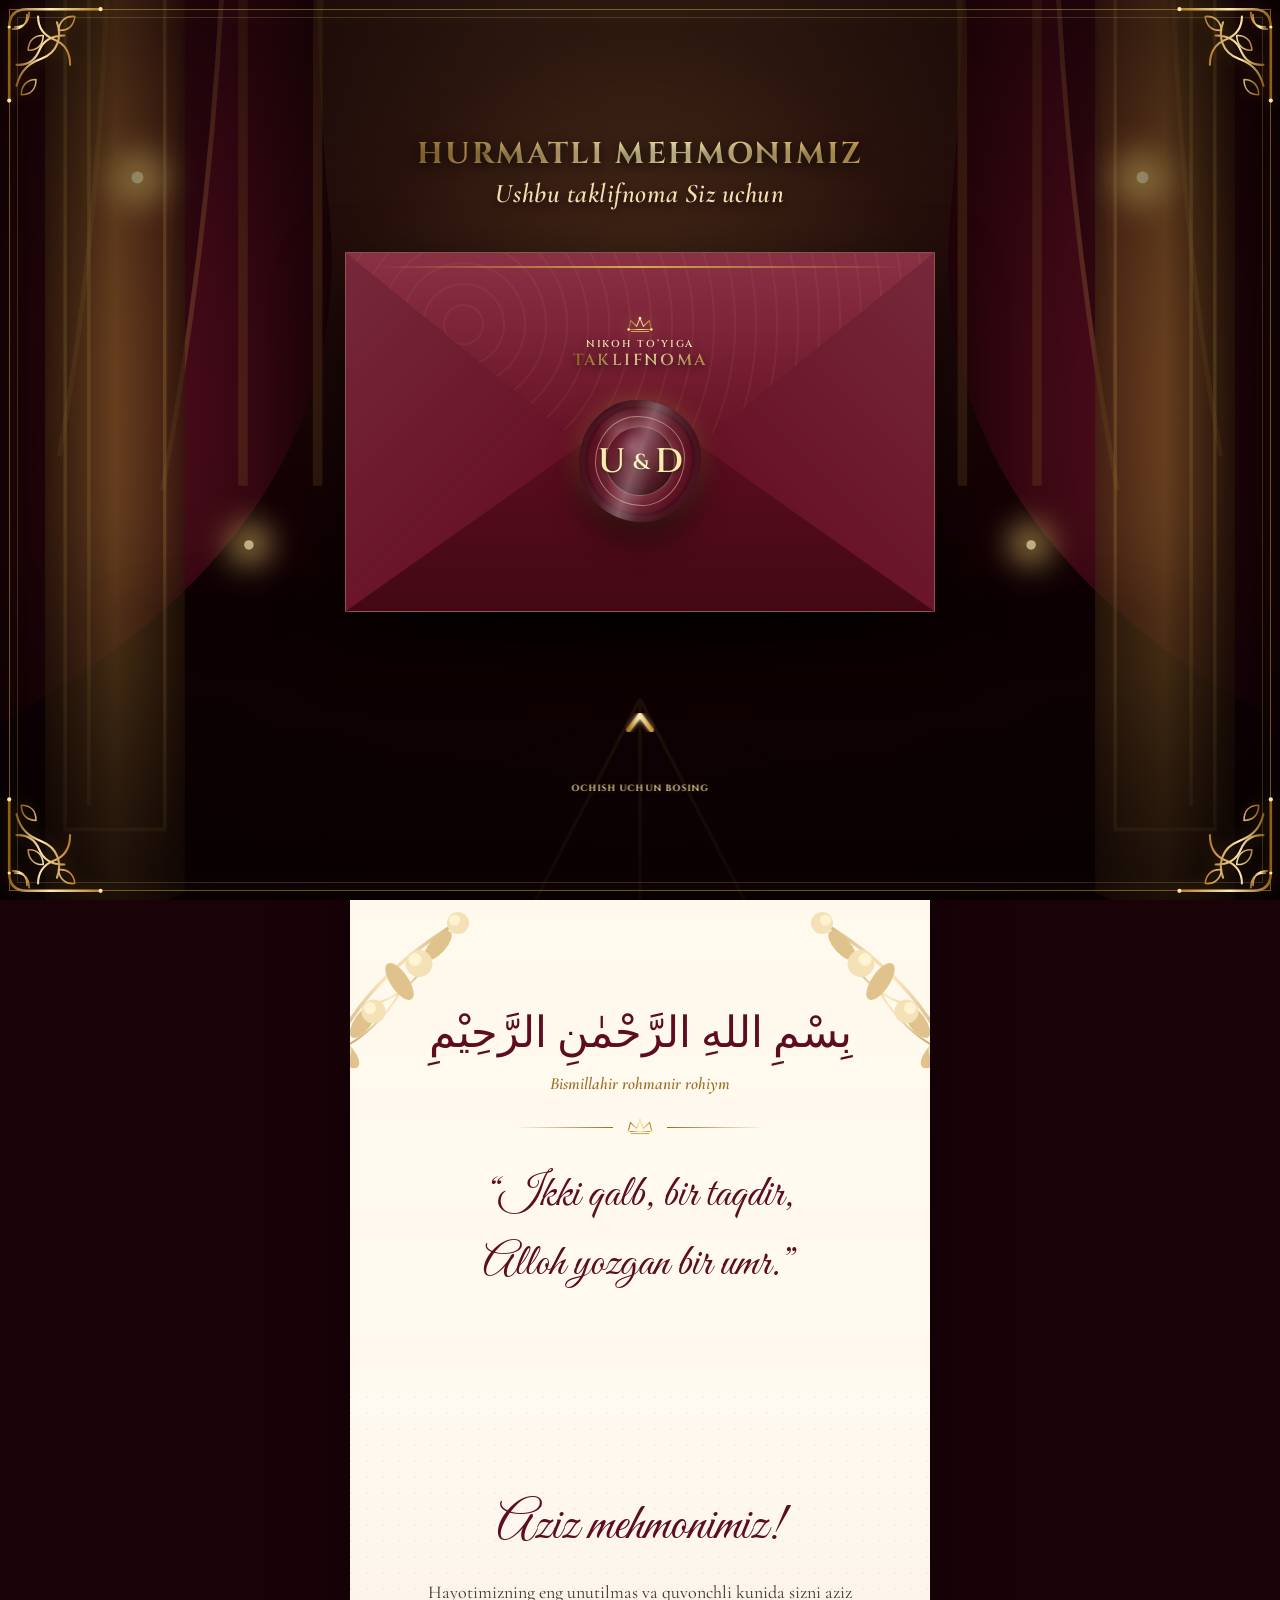
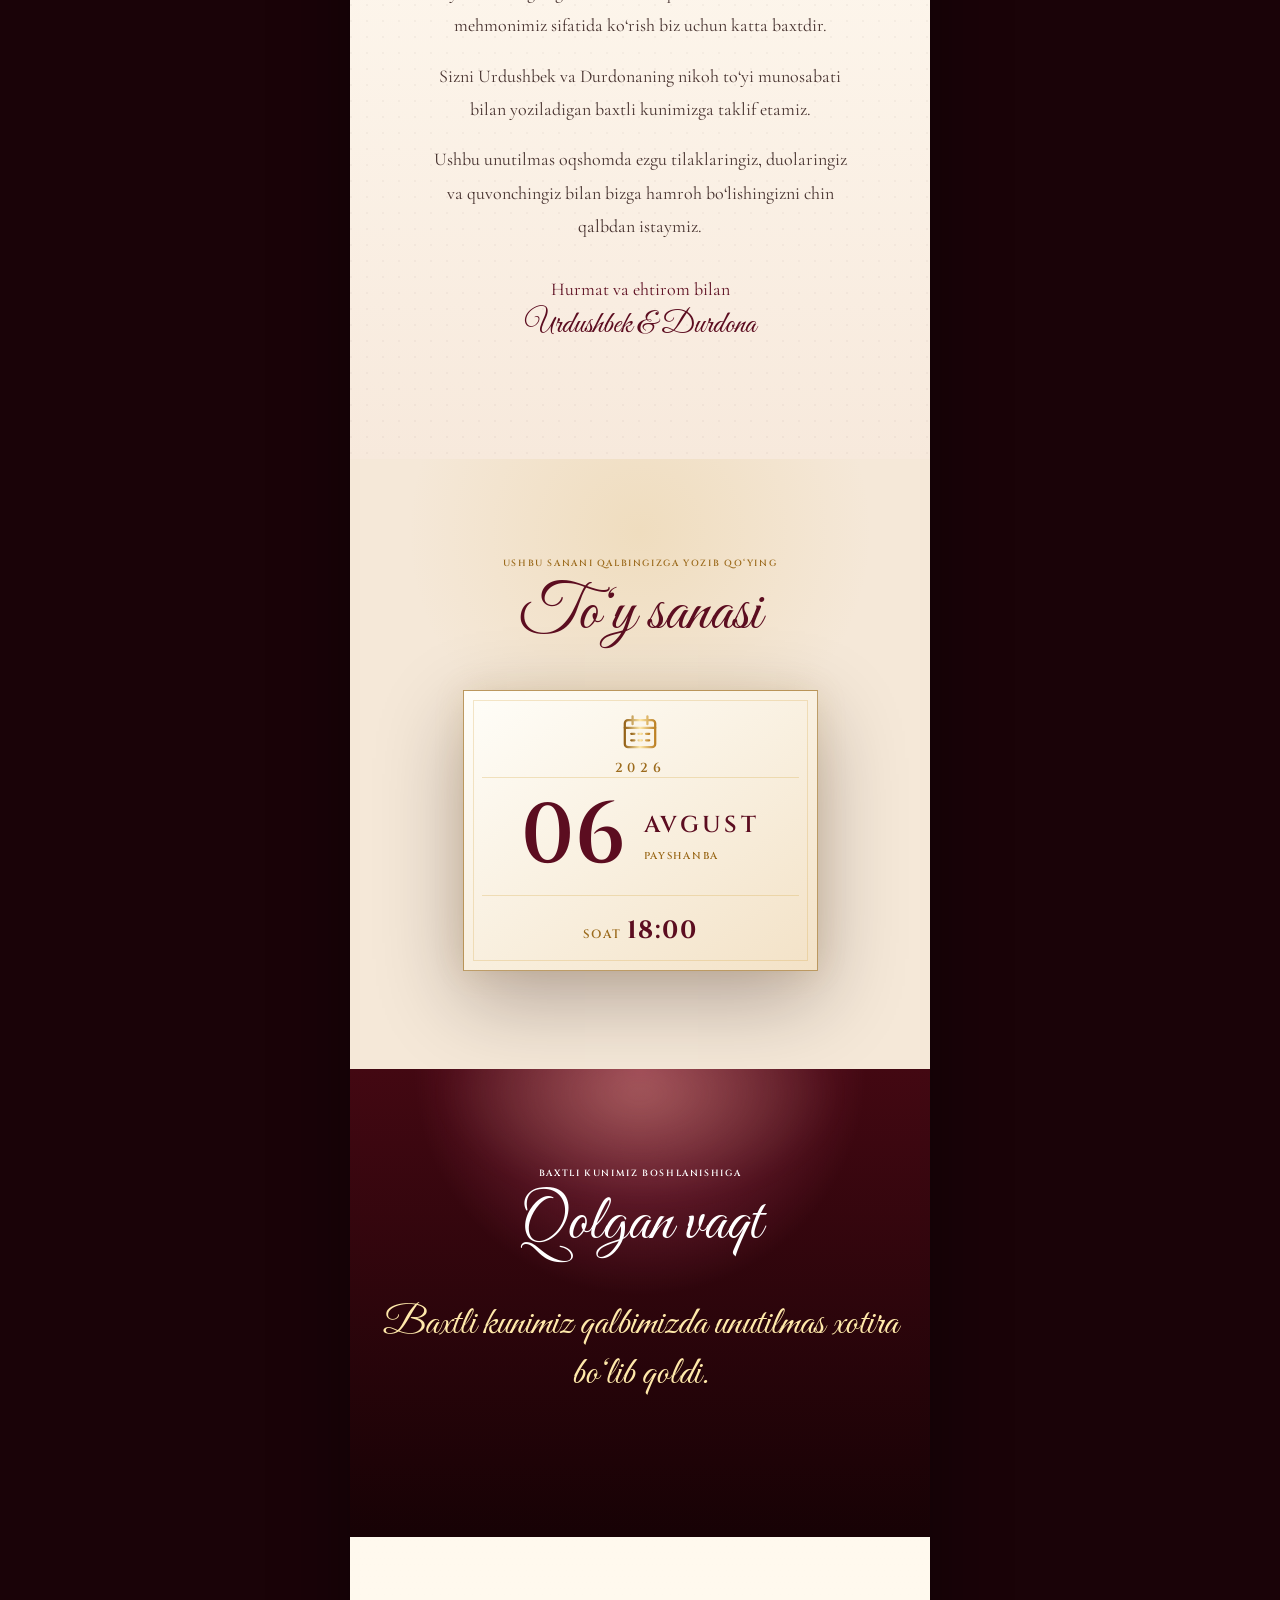
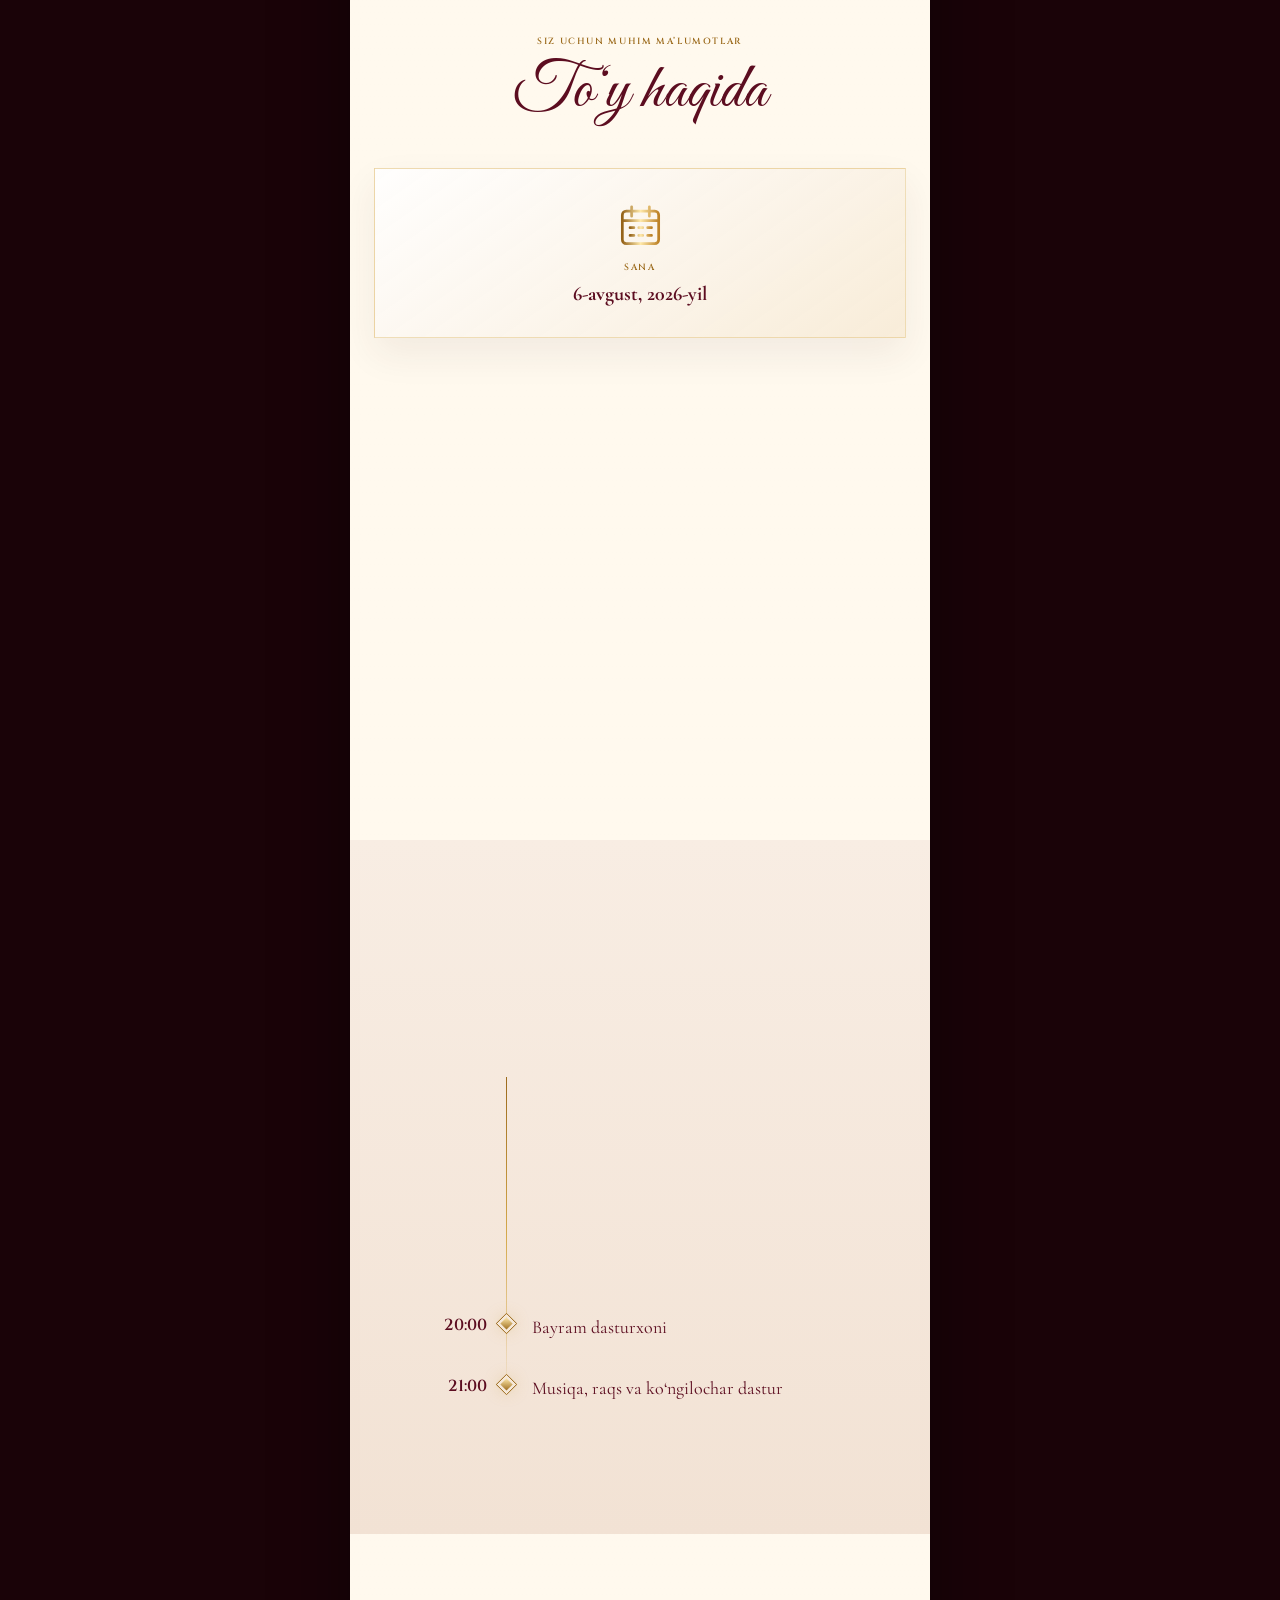
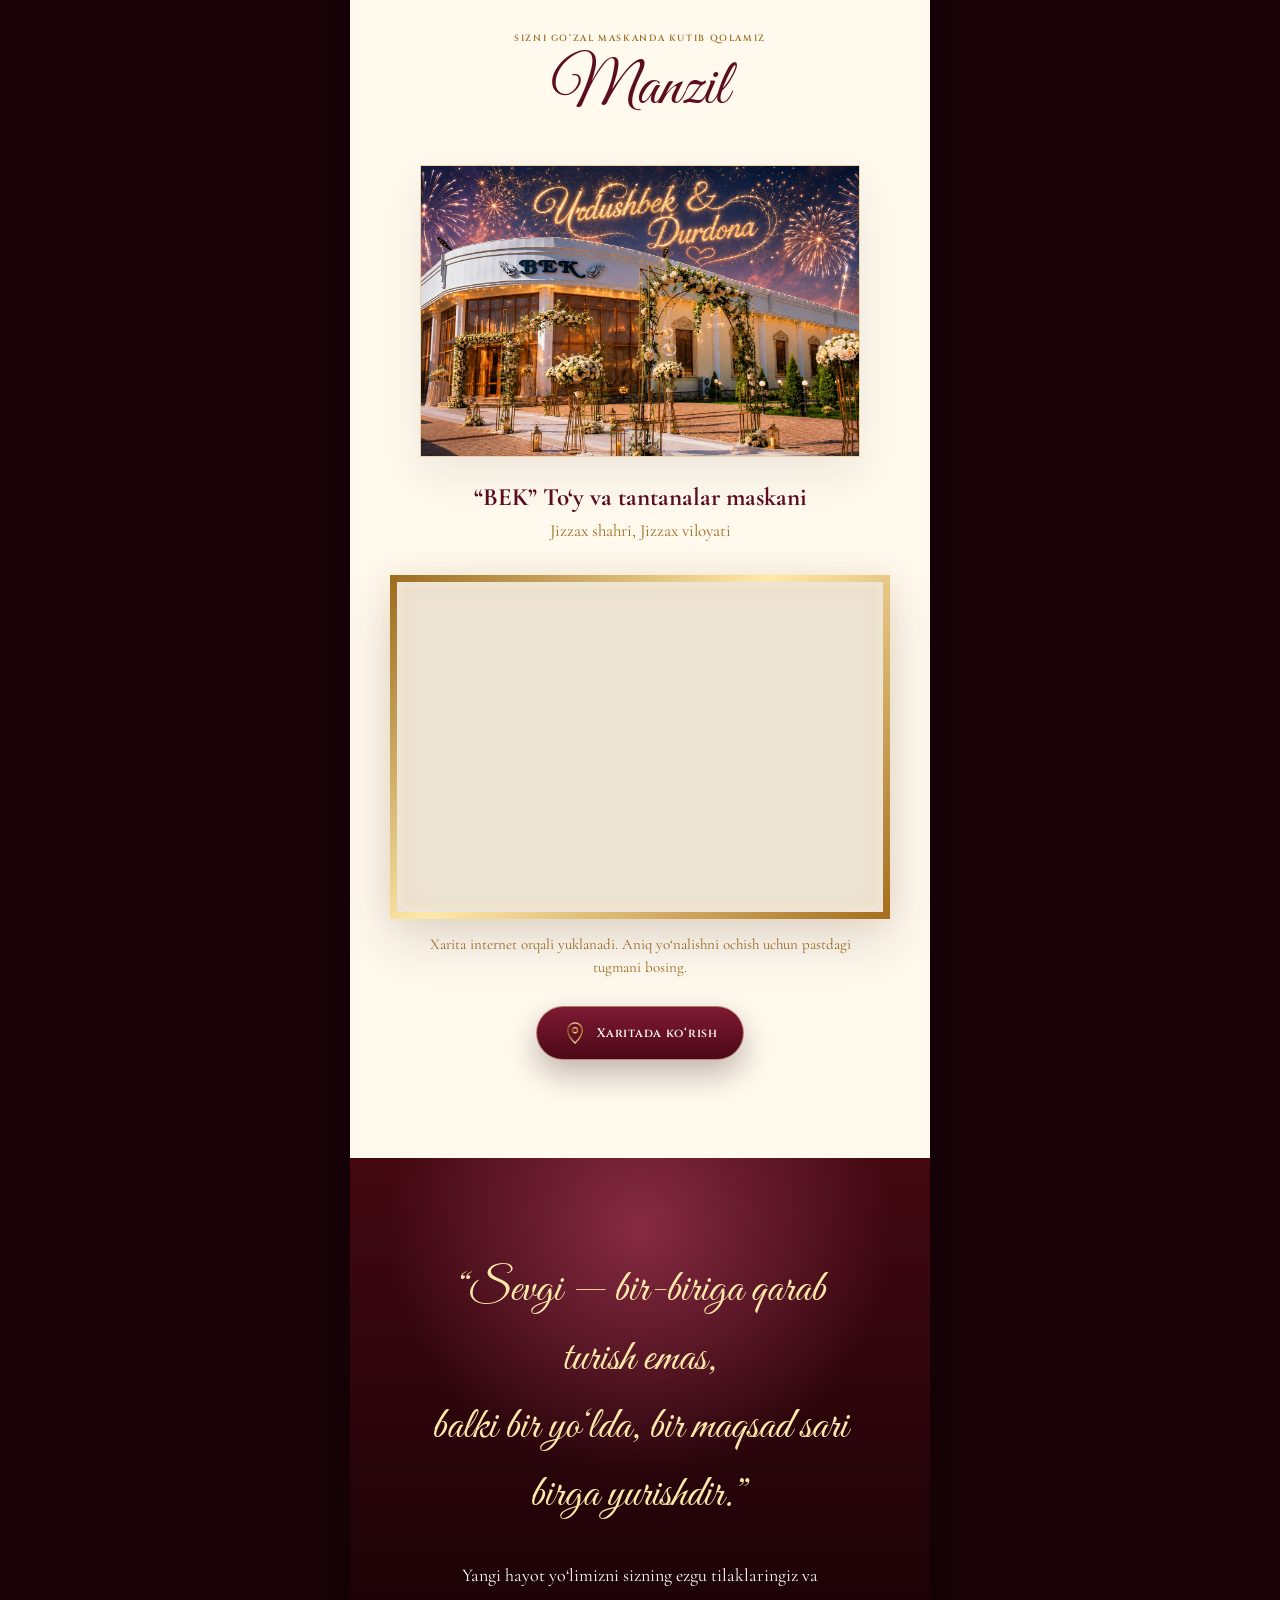
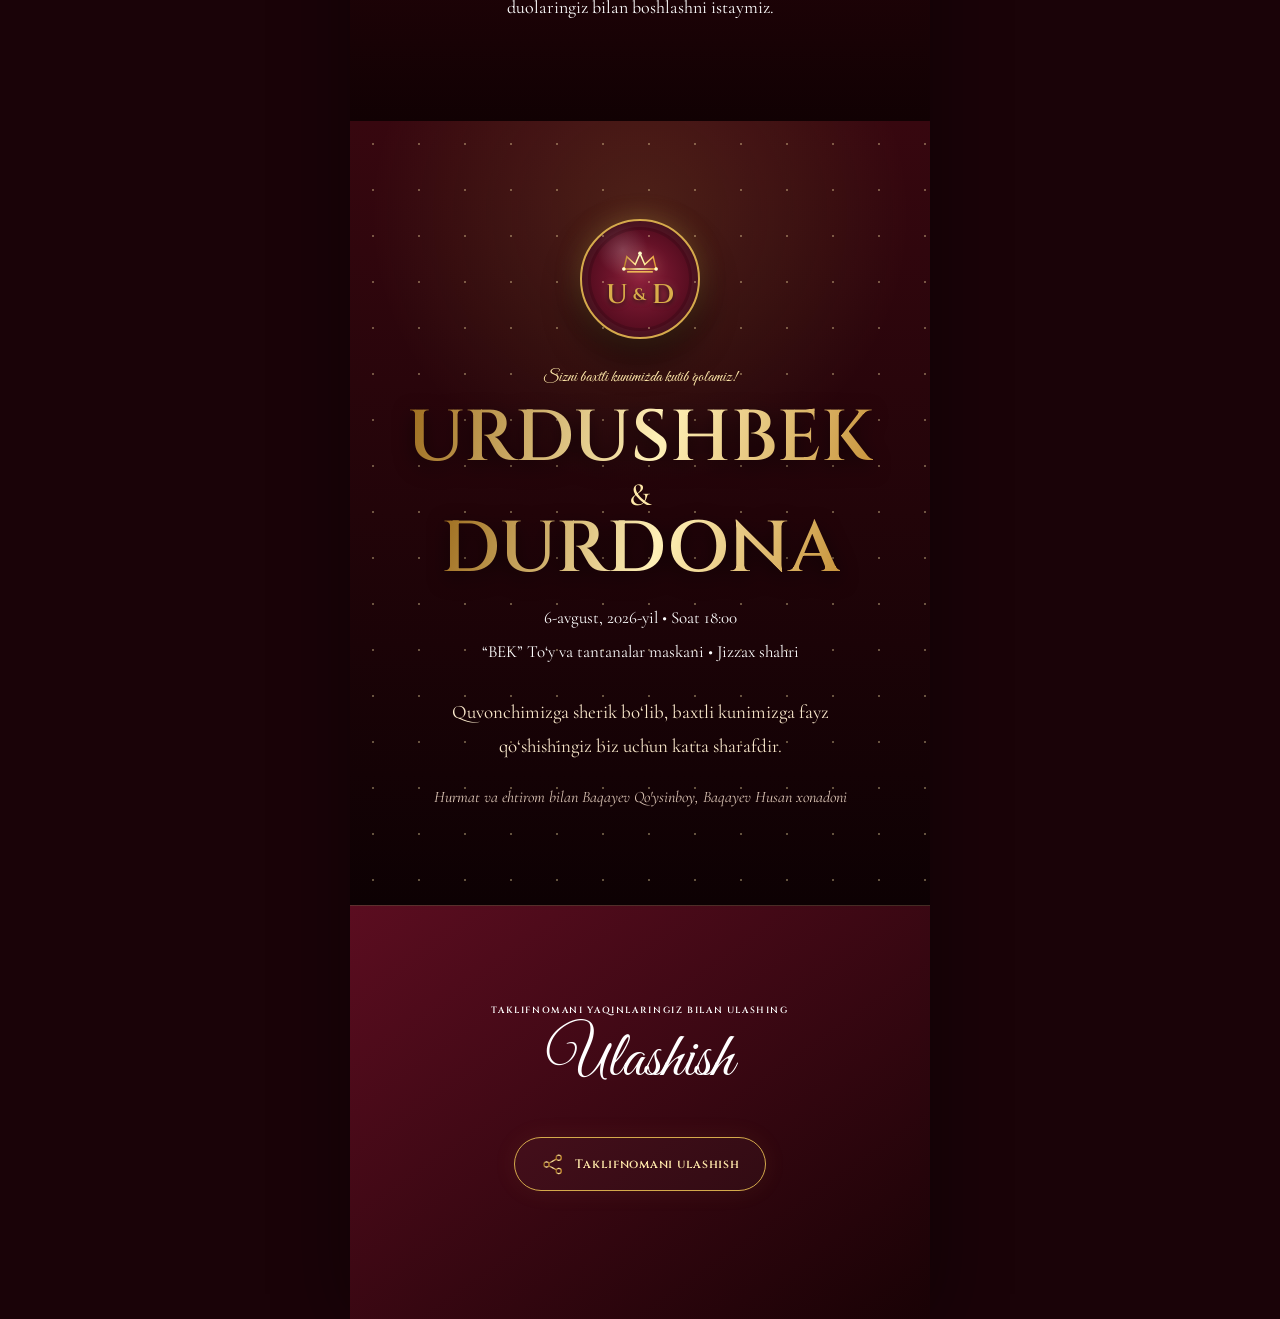
==== index.html @ b500545e "Add assets folder" ====
<!doctype html>
<html lang="uz">

<head>
  <meta charset="utf-8">
  <meta name="viewport" content="width=device-width, initial-scale=1, viewport-fit=cover">
  <meta name="theme-color" content="#170205">
  <meta name="color-scheme" content="dark">
  <meta name="description" content="Urdushbek va Durdonaning nikoh to‘yiga elektron taklifnoma.">
  <meta property="og:title" content="Urdushbek & Durdona — Nikoh to‘yiga taklifnoma">
  <meta property="og:description" content="6-avgust, 2026-yil • Soat 18:00 • “BEK” To‘y va tantanalar maskani">
  <meta property="og:type" content="website">
  <meta property="og:image" content="assets/images/share-cover.svg">
  <title>Urdushbek & Durdona — Urdushbek Company</title>

  <link rel="preconnect" href="https://fonts.googleapis.com">
  <link rel="preconnect" href="https://fonts.gstatic.com" crossorigin>
  <link
    href="https://fonts.googleapis.com/css2?family=Cinzel:wght@500;600;700&family=Cormorant+Garamond:ital,wght@0,500;0,600;1,500;1,600&family=Great+Vibes&display=swap"
    rel="stylesheet">

  <link rel="icon" href="assets/images/royal-monogram.svg" type="image/svg+xml">
  <link rel="stylesheet" href="style.css?v=5">
</head>

<body>
  <noscript>
    <div class="noscript">Taklifnomani ochish uchun JavaScript yoqilgan bo‘lishi kerak.</div>
  </noscript>

  <div id="preloader" class="preloader" aria-hidden="true">
    <div class="preloader-crest">
      <img src="assets/images/royal-monogram.svg" alt="">
    </div>
    <p>Taklifnoma yuklanmoqda... Biroz kuting...</p>
  </div>

  <canvas id="particleCanvas" class="particle-canvas" aria-hidden="true"></canvas>
  <div id="scrollProgress" class="scroll-progress" aria-hidden="true"></div>

  <!-- ROYAL PALACE OPENING SCREEN -->
  <section id="royalIntro" class="royal-intro" aria-label="Taklifnomani ochish">
    <img class="palace-background" src="assets/images/royal-palace-bg.svg" alt="">
    <div class="palace-vignette"></div>
    <div class="light-rays" aria-hidden="true"></div>

    <div class="royal-border" aria-hidden="true">
      <img class="corner corner-tl" src="assets/images/gold-corner.svg" alt="">
      <img class="corner corner-tr" src="assets/images/gold-corner.svg" alt="">
      <img class="corner corner-bl" src="assets/images/gold-corner.svg" alt="">
      <img class="corner corner-br" src="assets/images/gold-corner.svg" alt="">
    </div>

    <div class="intro-content simplified-intro">
      <div id="envelopeStage" class="envelope-stage">
        <div id="introGuestMessage" class="intro-guest-message" aria-live="polite">
          <span>HURMATLI MEHMONIMIZ</span>
          <strong>Ushbu taklifnoma Siz uchun</strong>
        </div>
        <div class="envelope-ground"></div>

        <div id="royalEnvelope" class="royal-envelope" role="button" tabindex="0"
          aria-label="Nikoh to‘yi taklifnomasini ochish">
          <div class="envelope-back"></div>

          <div class="invitation-card" aria-hidden="true">
            <div class="card-frame"></div>
            <div class="card-monogram" aria-label="U va D monogrammasi">
              <span>U</span>
              <i>&amp;</i>
              <span>D</span>
            </div>
            <small>NIKOH TO‘YIMIZGA</small>
            <strong>Urdushbek &amp; Durdona</strong>
            <span>06 • 08 • 2026</span>
          </div>

          <div class="envelope-liner"></div>
          <div class="envelope-left"></div>
          <div class="envelope-right"></div>
          <div class="envelope-bottom"></div>
          <div class="envelope-flap"></div>

          <div class="closed-envelope-label" aria-hidden="true">
            <img src="assets/images/crown-divider.svg" alt="">
            <span>NIKOH TO‘YIGA</span>
            <strong>TAKLIFNOMA</strong>
          </div>

          <span id="sealButton" class="royal-seal" aria-hidden="true">
            <span>U <i>&amp;</i> D</span>
            <em></em>
          </span>

          <div class="seal-fragments" aria-hidden="true">
            <i></i><i></i><i></i><i></i><i></i><i></i>
          </div>
        </div>

        <button id="arrowOpenButton" class="open-arrow centered-open-arrow" type="button" aria-label="Konvertni ochish">
          <svg viewBox="0 0 160 125" aria-hidden="true">
            <defs>
              <linearGradient id="arrowGold" x1="0" x2="1">
                <stop offset="0" stop-color="#a87725" />
                <stop offset=".48" stop-color="#fff0bc" />
                <stop offset="1" stop-color="#c69437" />
              </linearGradient>
              <filter id="arrowGlow">
                <feGaussianBlur stdDeviation="3.5" result="blur" />
                <feMerge>
                  <feMergeNode in="blur" />
                  <feMergeNode in="SourceGraphic" />
                </feMerge>
              </filter>
            </defs>
            <path class="arrow-trail" d="M80 108 C80 88 80 68 80 43" />
            <path class="arrow-head" d="M61 61 L80 36 L99 61" />
          </svg>
          <span>OCHISH UCHUN BOSING</span>
        </button>
      </div>
    </div>
  </section>

  <!-- MAIN INVITATION -->
  <main id="invitation" class="invitation" aria-hidden="true">
    <section class="hero-section section" id="home">
      <img class="hero-bg" src="assets/images/royal-palace-bg.svg" alt="">
      <div class="hero-overlay"></div>
      <div class="hero-frame"></div>

      <div class="hero-copy" data-reveal="zoom">
        <div class="hero-crest hero-monogram" aria-label="U va D monogrammasi">
          <img src="assets/images/crown-divider.svg" alt="">
          <strong>
            <span>U</span>
            <i>&amp;</i>
            <span>D</span>
          </strong>
        </div>
        <p class="hero-kicker">NIKOH TO‘YIMIZGA TAKLIF ETAMIZ</p>
        <h2 class="animated-main-title">
          <span>Urdushbek</span>
          <b>&amp;</b>
          <span>Durdona</span>
        </h2>
        <div class="hero-meta">
          <span>06.08.2026</span><i></i><span>18:00</span>
        </div>
      </div>

      <a class="scroll-cue" href="#bismillahSection" aria-label="Taklifnomani to‘liq ko‘rish">

        <strong>TAKLIFNOMANI TO‘LIQ KO‘RISH</strong>
        <small>Pastga davom eting</small>

        <span class="scroll-arrows" aria-hidden="true">
          <i></i>
          <i></i>
        </span>
      </a>
    </section>

    <section class="bismillah-section section paper-section" id="bismillahSection">
      <img class="section-ornament ornament-left" src="assets/images/gold-botanical.svg" alt="">
      <img class="section-ornament ornament-right" src="assets/images/gold-botanical.svg" alt="">

      <div class="narrow" data-reveal="rise">
        <p class="arabic" dir="rtl">بِسْمِ اللهِ الرَّحْمٰنِ الرَّحِيْمِ</p>
        <p class="transliteration">Bismillahir rohmanir rohiym</p>
        <div class="wide-divider"><span></span><img src="assets/images/crown-divider.svg" alt=""><span></span></div>
        <blockquote>“Ikki qalb, bir taqdir,<br>Alloh yozgan bir umr.”</blockquote>
      </div>
    </section>

    <section class="message-section section" id="aboutSection">
      <div class="paper-grain"></div>
      <div class="narrow" data-reveal="fade">
        <p id="guestGreeting" class="guest-greeting">Aziz mehmonimiz!</p>
        <p>
          Hayotimizning eng unutilmas va quvonchli kunida sizni aziz mehmonimiz
          sifatida ko‘rish biz uchun katta baxtdir.
        </p>
        <p>
          Sizni Urdushbek va Durdonaning nikoh to‘yi munosabati bilan
          yoziladigan baxtli kunimizga taklif etamiz.
        </p>
        <p>
          Ushbu unutilmas oqshomda ezgu tilaklaringiz, duolaringiz va
          quvonchingiz bilan bizga hamroh bo‘lishingizni chin qalbdan istaymiz.
        </p>
        <p class="signature">Hurmat va ehtirom bilan<br><strong>Urdushbek &amp; Durdona</strong></p>
      </div>
    </section>

    <section class="date-section section paper-section" id="dateSection">
      <div class="section-heading" data-reveal="rise">
        <span>Ushbu sanani qalbingizga yozib qo‘ying</span>
        <h2>To‘y sanasi</h2>
      </div>

      <article class="royal-calendar" data-reveal="zoom">
        <div class="calendar-inner-border"></div>
        <img class="calendar-icon" src="assets/images/icon-calendar.svg" alt="">
        <div class="calendar-year">2026</div>
        <div class="calendar-main">
          <strong>06</strong>
          <div>
            <b>AVGUST</b>
            <span>PAYSHANBA</span>
          </div>
        </div>
        <div class="calendar-time">SOAT <strong>18:00</strong></div>
      </article>
    </section>

    <section class="countdown-section section">
      <div class="countdown-glow"></div>
      <div class="section-heading light" data-reveal="rise">
        <span>Baxtli kunimiz boshlanishiga</span>
        <h2>Qolgan vaqt</h2>
      </div>

      <div id="countdown" class="countdown" data-reveal="zoom" aria-live="polite">
        <div><strong id="days">25</strong><span>Kun</span></div>
        <div><strong id="hours">00</strong><span>Soat</span></div>
        <div><strong id="minutes">00</strong><span>Daqiqa</span></div>
        <div><strong id="seconds">00</strong><span>Soniya</span></div>
      </div>
      <p id="countdownMessage" class="countdown-message" hidden></p>
    </section>

    <section class="details-section section paper-section">
      <div class="section-heading" data-reveal="rise">
        <span>Siz uchun muhim ma’lumotlar</span>
        <h2>To‘y haqida</h2>
      </div>

      <div class="detail-grid">
        <article data-reveal="left">
          <img src="assets/images/icon-calendar.svg" alt="">
          <span>SANA</span>
          <strong>6-avgust, 2026-yil</strong>
        </article>

        <article data-reveal="right">
          <img src="assets/images/icon-clock.svg" alt="">
          <span>BOSHLANISH VAQTI</span>
          <strong>Soat 18:00</strong>
        </article>

        <article data-reveal="left">
          <img src="assets/images/icon-location.svg" alt="">
          <span>MANZIL</span>
          <strong>“BEK” To‘y va tantanalar maskani</strong>
          <small>Jizzax shahri, Jizzax viloyati</small>
        </article>
      </div>
    </section>

    <section class="timeline-section section">
      <div class="section-heading" data-reveal="rise">
        <span>Unutilmas oqshom</span>
        <h2>To‘y dasturi</h2>
      </div>
      <div id="timeline" class="timeline"></div>
    </section>

    <section class="venue-section section paper-section" id="venueSection">
      <div class="section-heading" data-reveal="rise">
        <span>Sizni go‘zal maskanda kutib qolamiz</span>
        <h2>Manzil</h2>
      </div>

      <div class="venue-illustration" data-reveal="zoom">
        <img class="venue-photo" src="assets/images/bek.png" alt="BEK To‘y va tantanalar maskani">
        <div class="venue-light-sweep"></div>
      </div>

      <div class="venue-copy" data-reveal="rise">
        <h3>“BEK” To‘y va tantanalar maskani</h3>
        <p>Jizzax shahri, Jizzax viloyati</p>
      </div>

      <div class="real-map-card" data-reveal="zoom">
        <div class="real-map-gold-frame" aria-hidden="true"></div>
        <iframe title="BEK To‘y va tantanalar maskani Google xaritasi"
          src="https://www.google.com/maps?q=40.1454375,67.8069375&z=18&output=embed" width="100%" height="330"
          style="border:0" loading="lazy" allowfullscreen referrerpolicy="no-referrer-when-downgrade">
        </iframe>
      </div>

      <p class="map-help-text" data-reveal="fade">
        Xarita internet orqali yuklanadi. Aniq yo‘nalishni ochish uchun pastdagi tugmani bosing.
      </p>

      <a class="royal-button burgundy" href="https://maps.app.goo.gl/K7DMrNXLy79T28VB8" target="_blank"
        rel="noopener noreferrer" data-reveal="rise">
        <img src="assets/images/icon-location.svg" alt="">
        Xaritada ko‘rish
      </a>
    </section>

    <section class="quote-section section">
      <div class="falling-petals" aria-hidden="true">
        <i></i><i></i><i></i><i></i><i></i><i></i>
      </div>
      <div class="narrow" data-reveal="fade">
        <blockquote>
          “Sevgi — bir-biriga qarab turish emas,<br>
          balki bir yo‘lda, bir maqsad sari birga yurishdir.”
        </blockquote>
        <p>Yangi hayot yo‘limizni sizning ezgu tilaklaringiz va duolaringiz bilan boshlashni istaymiz.</p>
      </div>
    </section>

    <section class="closing-section section">
      <div class="closing-stars"></div>
      <div class="hero-crest hero-monogram" aria-label="U va D monogrammasi">
        <img src="assets/images/crown-divider.svg" alt="">
        <strong>
          <span>U</span>
          <i>&amp;</i>
          <span>D</span>
        </strong>
      </div>
      <div data-reveal="rise">
        <p class="closing-lead">Sizni baxtli kunimizda kutib qolamiz!</p>
        <h2 class="animated-main-title closing-title">
          <span>Urdushbek</span><b>&amp;</b><span>Durdona</span>
        </h2>
        <p>6-avgust, 2026-yil • Soat 18:00</p>
        <p>“BEK” To‘y va tantanalar maskani • Jizzax shahri</p>
        <blockquote>
          Quvonchimizga sherik bo‘lib, baxtli kunimizga fayz qo‘shishingiz
          biz uchun katta sharafdir.
        </blockquote>
        <small>Hurmat va ehtirom bilan Baqayev Qo'ysinboy, Baqayev Husan xonadoni</small>
      </div>
    </section>

    <section class="share-section section">
      <div class="section-heading light" data-reveal="rise">
        <span>Taklifnomani yaqinlaringiz bilan ulashing</span>
        <h2>Ulashish</h2>
      </div>
      <button id="shareButton" class="royal-button outline" type="button" data-reveal="zoom">
        <img src="assets/images/icon-share.svg" alt="">
        Taklifnomani ulashish
      </button>
      <p id="shareStatus" class="share-status" aria-live="polite"></p>
    </section>
  </main>

  <button id="musicToggle" class="music-toggle" type="button" aria-label="Musiqani pauza qilish" hidden>
    <img src="assets/images/icon-music.svg" alt="">
    <span id="musicIcon">Ⅱ</span>
    <i></i><i></i><i></i>
  </button>

  <audio id="backgroundMusic" preload="metadata" loop>
    <source src="assets/audio/royal-palace-theme.mp3" type="audio/mpeg">
    <source src="assets/audio/royal-palace-theme.wav" type="audio/wav">
  </audio>

  <script src="script.js"></script>
</body>

</html>
---- style.css ----
:root {
  --black: #0d0103;
  --wine: #220307;
  --wine2: #37070f;
  --burgundy: #5c0d20;
  --ruby: #821c36;
  --gold-dark: #9c6b1d;
  --gold: #d5aa4c;
  --gold-light: #ffe9aa;
  --gold-pale: #f6ddb0;
  --ivory: #fff9ee;
  --cream: #f5e8d8;
  --brown: #45302d;
  --sage: #74806c;
  --serif: "Cormorant Garamond", Georgia, serif;
  --display: "Cinzel", Georgia, serif;
  --script: "Great Vibes", "Segoe Script", cursive;
  --sans: system-ui, -apple-system, BlinkMacSystemFont, "Segoe UI", sans-serif;
  --ease: cubic-bezier(.2, .8, .2, 1);
  --shadow: 0 28px 80px rgba(24, 1, 5, .30);
  --content: 580px
}

* {
  box-sizing: border-box
}

html {
  scroll-behavior: smooth;
  background: #180206
}

body {
  margin: 0;
  color: var(--brown);
  background: #1a0308;
  font-family: var(--serif);
  overflow-x: hidden;
  -webkit-font-smoothing: antialiased
}

body.modal-open {
  overflow: hidden
}

button,
input,
select,
textarea {
  font: inherit
}

button,
a {
  -webkit-tap-highlight-color: transparent
}

img {
  display: block;
  max-width: 100%
}

[hidden] {
  display: none !important
}

button:focus-visible,
a:focus-visible,
input:focus-visible,
select:focus-visible,
textarea:focus-visible {
  outline: 3px solid rgba(255, 233, 170, .76);
  outline-offset: 3px
}

.noscript {
  padding: 18px;
  text-align: center;
  background: #fff3cd;
  color: #664d03
}

.preloader {
  position: fixed;
  inset: 0;
  z-index: 4000;
  display: grid;
  place-content: center;
  justify-items: center;
  gap: 18px;
  background: radial-gradient(circle at 50% 42%, #6e2033, #29050b 52%, #0d0103);
  transition: opacity .65s ease, visibility .65s ease
}

.preloader.hidden {
  opacity: 0;
  visibility: hidden
}

.preloader-crest {
  width: 128px;
  height: 128px;
  padding: 10px;
  border-radius: 50%;
  border: 1px solid rgba(255, 233, 170, .46);
  box-shadow: 0 0 0 10px rgba(255, 255, 255, .025), 0 0 55px rgba(213, 170, 76, .28);
  animation: preloaderFloat 2.2s ease-in-out infinite
}

.preloader p {
  margin: 0;
  color: var(--gold-pale);
  font: 10px var(--display);
  letter-spacing: .22em;
  text-transform: uppercase
}

@keyframes preloaderFloat {
  50% {
    transform: translateY(-7px) rotate(2deg)
  }
}

.particle-canvas {
  position: fixed;
  inset: 0;
  z-index: 200;
  pointer-events: none
}

.scroll-progress {
  position: fixed;
  left: 0;
  top: 0;
  z-index: 3500;
  height: 3px;
  width: 0;
  background: linear-gradient(90deg, var(--gold-dark), var(--gold-light), var(--gold));
  box-shadow: 0 0 12px rgba(255, 233, 170, .8)
}

/* INTRO */
.royal-intro {
  position: fixed;
  inset: 0;
  z-index: 3000;
  min-height: 100svh;
  overflow: hidden;
  color: #fff;
  display: grid;
  place-items: center;
  background: #140205;
  transition: opacity .9s ease, visibility .9s ease
}

.royal-intro.is-gone {
  opacity: 0;
  visibility: hidden;
  pointer-events: none
}

.palace-background {
  position: absolute;
  inset: 0;
  width: 100%;
  height: 100%;
  object-fit: cover;
  animation: palaceBreath 16s ease-in-out infinite alternate
}

@keyframes palaceBreath {
  to {
    transform: scale(1.045)
  }
}

.palace-vignette {
  position: absolute;
  inset: 0;
  background:
    radial-gradient(circle at 50% 34%, rgba(213, 170, 76, .11), transparent 32%),
    linear-gradient(180deg, rgba(7, 0, 2, .10), rgba(7, 0, 2, .20) 58%, rgba(7, 0, 2, .56)),
    radial-gradient(ellipse at center, transparent 42%, rgba(5, 0, 1, .72) 100%)
}

.light-rays {
  position: absolute;
  left: 50%;
  top: -30%;
  width: 145%;
  height: 115%;
  transform: translateX(-50%);
  background: conic-gradient(from 260deg at 50% 0, transparent 0 9deg, rgba(255, 230, 155, .08) 10deg 13deg, transparent 14deg 31deg);
  filter: blur(2px);
  animation: raysRotate 24s linear infinite
}

@keyframes raysRotate {
  to {
    transform: translateX(-50%) rotate(360deg)
  }
}

.royal-border {
  position: absolute;
  inset: max(9px, env(safe-area-inset-top)) 9px max(9px, env(safe-area-inset-bottom));
  border: 1px solid rgba(213, 170, 76, .48);
  box-shadow: inset 0 0 25px rgba(213, 170, 76, .05);
  pointer-events: none
}

.royal-border:before {
  content: "";
  position: absolute;
  inset: 7px;
  border: 1px solid rgba(255, 233, 170, .16)
}

.corner {
  position: absolute;
  width: 105px;
  height: 105px;
  filter: drop-shadow(0 0 8px rgba(213, 170, 76, .24))
}

.corner-tl {
  left: -5px;
  top: -5px
}

.corner-tr {
  right: -5px;
  top: -5px;
  transform: scaleX(-1)
}

.corner-bl {
  left: -5px;
  bottom: -5px;
  transform: scaleY(-1)
}

.corner-br {
  right: -5px;
  bottom: -5px;
  transform: scale(-1)
}

.intro-content {
  position: relative;
  z-index: 3;
  width: min(100%, 580px);
  min-height: 100svh;
  padding: max(22px, env(safe-area-inset-top)) 18px max(14px, env(safe-area-inset-bottom));
  display: grid;
  grid-template-rows: auto minmax(235px, 1fr) auto;
  align-items: center
}

.royal-header {
  text-align: center;
  padding-top: 2px
}

.intro-monogram {
  width: clamp(74px, 18vw, 98px);
  margin: 0 auto 5px;
  filter: drop-shadow(0 12px 24px rgba(0, 0, 0, .4));
  animation: crestGlow 4.6s ease-in-out infinite
}

@keyframes crestGlow {
  50% {
    transform: translateY(-4px) scale(1.025);
    filter: drop-shadow(0 15px 31px rgba(213, 170, 76, .38))
  }
}

.welcome-line {
  margin: 2px 0 0;
  color: var(--gold-pale);
  font: 600 clamp(10px, 2.7vw, 13px)/1.35 var(--display);
  letter-spacing: .22em;
  text-shadow: 0 2px 10px #000;
  animation: welcomeFloat 5.5s ease-in-out infinite
}

.welcome-line.second {
  animation-delay: -2.75s
}

@keyframes welcomeFloat {
  50% {
    transform: translateY(-2px);
    letter-spacing: .245em;
    color: #fff1c3
  }
}

.tiny-divider,
.name-divider {
  display: flex;
  align-items: center;
  justify-content: center;
  gap: 9px;
  margin: 8px auto
}

.tiny-divider {
  width: min(250px, 70%)
}

.tiny-divider span,
.name-divider span {
  height: 1px;
  flex: 1;
  background: linear-gradient(90deg, transparent, var(--gold), transparent)
}

.tiny-divider i {
  width: 7px;
  height: 7px;
  background: var(--gold);
  transform: rotate(45deg);
  box-shadow: 0 0 12px var(--gold)
}

.royal-names {
  margin: 4px auto 0;
  display: flex;
  flex-direction: column;
  align-items: center;
  font: 600 1rem/1.00 var(--display);
  text-transform: uppercase
}

.royal-names span {
  font-size: clamp(38px, 10vw, 64px);
  letter-spacing: .025em;
  background: linear-gradient(105deg, #8e6017 0%, #d6a848 22%, #fff1b7 45%, #bf8529 64%, #ffe8a3 82%, #986a20 100%);
  background-size: 220% auto;
  color: transparent;
  background-clip: text;
  -webkit-background-clip: text;
  -webkit-text-stroke: .35px rgba(255, 238, 180, .35);
  filter: drop-shadow(0 5px 8px rgba(0, 0, 0, .72));
  animation: goldTextShimmer 5s linear infinite, mainTextFloat 5s ease-in-out infinite
}

.royal-names span:last-child {
  animation-delay: -2.5s
}

.royal-names b {
  margin: 1px 0;
  color: var(--gold-light);
  font: 500 clamp(27px, 7vw, 38px)/.9 var(--serif);
  animation: ampersandSway 4.5s ease-in-out infinite
}

@keyframes goldTextShimmer {
  to {
    background-position: 220% center
  }
}

@keyframes mainTextFloat {
  50% {
    transform: translateY(-4px) scale(1.012)
  }
}

@keyframes ampersandSway {
  50% {
    transform: rotate(-5deg) scale(1.08);
    text-shadow: 0 0 18px rgba(255, 233, 170, .75)
  }
}

.name-divider {
  width: min(340px, 84%);
  margin: 7px auto 3px
}

.name-divider img {
  width: 37px
}

.days-left {
  display: grid;
  justify-items: center;
  color: var(--gold-light);
  margin-top: 0
}

.days-left strong {
  font: 600 clamp(43px, 12vw, 68px)/.95 var(--display);
  background: linear-gradient(120deg, #a06d1c, #fff0b5, #c6902f);
  color: transparent;
  background-clip: text;
  -webkit-background-clip: text;
  filter: drop-shadow(0 5px 8px rgba(0, 0, 0, .62));
  animation: daysPulse 3.6s ease-in-out infinite
}

.days-left span {
  margin-top: 1px;
  font: italic 600 clamp(21px, 6vw, 31px)/1 var(--serif);
  letter-spacing: .03em;
  color: var(--gold-pale);
  animation: softWave 4.2s ease-in-out infinite
}

@keyframes daysPulse {
  50% {
    transform: scale(1.045);
    filter: drop-shadow(0 5px 13px rgba(213, 170, 76, .55))
  }
}

@keyframes softWave {
  50% {
    transform: translateY(-2px);
    color: #fff1c0
  }
}

.envelope-stage {
  position: relative;
  width: 100%;
  height: 100%;
  min-height: 235px;
  display: grid;
  place-items: center
}

.envelope-ground {
  position: absolute;
  left: 9%;
  right: 9%;
  bottom: 6%;
  height: 17%;
  border-radius: 50%;
  background: radial-gradient(ellipse, rgba(0, 0, 0, .72), transparent 70%);
  filter: blur(16px)
}

.royal-envelope {
  position: relative;
  width: min(94vw, 520px);
  aspect-ratio: 1.64;
  transform-style: preserve-3d;
  filter: drop-shadow(0 25px 32px rgba(0, 0, 0, .62));
  animation: envelopeFloat 4s ease-in-out infinite
}

@keyframes envelopeFloat {
  50% {
    transform: translateY(-7px) rotateZ(.25deg)
  }
}

.envelope-back {
  position: absolute;
  inset: 0;
  border-radius: 8px;
  background:
    linear-gradient(135deg, rgba(255, 255, 255, .08), transparent 36%),
    repeating-radial-gradient(circle at 20% 20%, transparent 0 19px, rgba(213, 170, 76, .08) 20px 21px, transparent 22px),
    linear-gradient(180deg, #77142b, #4d0a19 70%, #310611);
  border: 1px solid rgba(255, 233, 170, .36);
  box-shadow: inset 0 0 0 4px rgba(118, 70, 10, .25), inset 0 0 36px rgba(0, 0, 0, .38)
}

.envelope-back:after {
  content: "";
  position: absolute;
  inset: 6px;
  border: 1px solid rgba(213, 170, 76, .42);
  border-radius: 5px
}

.invitation-card {
  position: absolute;
  left: 6.5%;
  right: 6.5%;
  bottom: 7%;
  height: 86%;
  z-index: 2;
  display: flex;
  flex-direction: column;
  align-items: center;
  justify-content: center;
  gap: 5px;
  color: var(--wine);
  background: radial-gradient(circle at 50% 0, #fff, #fff8e9 45%, #f2dfc1);
  border: 1px solid rgba(213, 170, 76, .8);
  box-shadow: 0 18px 45px rgba(0, 0, 0, .22);
  transition: transform 1.65s var(--ease), box-shadow 1.65s var(--ease)
}

.card-frame {
  position: absolute;
  inset: 8px;
  border: 1px solid rgba(156, 107, 29, .35)
}

.invitation-card img {
  width: 58px
}

.invitation-card small {
  font: 600 8px var(--display);
  letter-spacing: .18em;
  color: var(--gold-dark)
}

.invitation-card strong {
  font: 500 clamp(23px, 5.7vw, 34px) var(--script)
}

.invitation-card span {
  font: 600 11px var(--display);
  letter-spacing: .17em
}

.envelope-liner,
.envelope-left,
.envelope-right,
.envelope-bottom,
.envelope-flap {
  position: absolute;
  inset: 0
}

.envelope-liner {
  z-index: 3;
  overflow: hidden
}

.envelope-liner:before {
  content: "";
  position: absolute;
  inset: 0;
  clip-path: polygon(8% 7%, 92% 7%, 50% 55%);
  background:
    repeating-linear-gradient(135deg, rgba(255, 255, 255, .05) 0 8px, transparent 8px 16px),
    linear-gradient(180deg, #f0cf78, #a66c18);
  box-shadow: inset 0 -18px 35px rgba(65, 34, 2, .25)
}

.envelope-left,
.envelope-right,
.envelope-bottom {
  z-index: 5;
  overflow: hidden
}

.envelope-left:before,
.envelope-right:before,
.envelope-bottom:before {
  content: "";
  position: absolute;
  inset: 0;
  border: 1px solid rgba(255, 233, 170, .30)
}

.envelope-left:before {
  clip-path: polygon(0 0, 54% 51%, 0 100%);
  background: linear-gradient(135deg, rgba(255, 255, 255, .10), transparent 48%), #671025
}

.envelope-right:before {
  clip-path: polygon(100% 0, 46% 51%, 100% 100%);
  background: linear-gradient(225deg, rgba(255, 255, 255, .10), transparent 48%), #671025
}

.envelope-bottom:before {
  clip-path: polygon(0 100%, 50% 42%, 100% 100%);
  background: linear-gradient(180deg, #75142b, #430815)
}

.envelope-flap {
  z-index: 7;
  transform-origin: top center;
  transform-style: preserve-3d;
  transition: transform 1.55s var(--ease)
}

.envelope-flap:before {
  content: "";
  position: absolute;
  inset: 0;
  clip-path: polygon(0 0, 100% 0, 50% 67%);
  background:
    linear-gradient(180deg, rgba(255, 255, 255, .11), transparent 50%),
    repeating-radial-gradient(circle at 20% 20%, transparent 0 18px, rgba(213, 170, 76, .07) 19px 20px, transparent 21px),
    linear-gradient(#7c172e, #541020);
  border: 1px solid rgba(255, 233, 170, .31);
  backface-visibility: hidden
}

.envelope-flap:after {
  content: "";
  position: absolute;
  left: 5%;
  right: 5%;
  top: 4%;
  height: 2px;
  background: linear-gradient(90deg, transparent, var(--gold), transparent)
}

.royal-seal {
  position: absolute;
  z-index: 9;
  left: 50%;
  top: 53%;
  width: clamp(92px, 23vw, 122px);
  aspect-ratio: 1;
  transform: translate(-50%, -50%);
  border: 0;
  border-radius: 47% 53% 48% 52%/51% 46% 54% 49%;
  color: var(--gold-light);
  background:
    radial-gradient(circle at 34% 25%, rgba(255, 255, 255, .20), transparent 20%),
    radial-gradient(circle, #8c233e, #561020 61%, #28050c);
  box-shadow:
    inset 0 0 0 6px rgba(255, 255, 255, .03),
    inset 0 0 0 9px rgba(0, 0, 0, .18),
    0 17px 31px rgba(0, 0, 0, .55),
    0 0 24px rgba(213, 170, 76, .32);
  cursor: pointer;
  animation: sealPulse 2.4s ease-in-out infinite;
  transition: transform .45s ease, opacity .45s ease
}

.royal-seal:before {
  content: "";
  position: absolute;
  inset: 13%;
  border-radius: inherit;
  border: 1px solid rgba(255, 233, 170, .45)
}

.royal-seal span {
  position: relative;
  z-index: 2;
  font: 600 clamp(27px, 7vw, 35px)/1 var(--display)
}

.royal-seal i {
  font-style: normal;
  font-size: .7em
}

.royal-seal em {
  position: absolute;
  inset: -40%;
  border-radius: 0;

  background: linear-gradient(110deg,
      transparent 35%,
      rgba(255, 255, 255, .06) 42%,
      rgba(255, 255, 255, .30) 49%,
      rgba(255, 255, 255, .08) 56%,
      transparent 65%);

  animation: sealShine 3.3s linear infinite;
}

@keyframes sealPulse {
  50% {
    transform: translate(-50%, -50%) scale(1.065);
    box-shadow: inset 0 0 0 6px rgba(255, 255, 255, .04), inset 0 0 0 9px rgba(0, 0, 0, .16), 0 21px 39px rgba(0, 0, 0, .62), 0 0 34px rgba(255, 220, 132, .49)
  }
}

@keyframes sealShine {
  from {
    transform: translateX(-48%) rotate(15deg)
  }

  to {
    transform: translateX(48%) rotate(15deg)
  }
}

.seal-fragments {
  position: absolute;
  z-index: 8;
  left: 50%;
  top: 53%
}

.seal-fragments i {
  position: absolute;
  width: 14px;
  height: 17px;
  border-radius: 60% 35%;
  background: #5c1022;
  opacity: 0
}

.open-arrow {
  position: absolute;
  z-index: 11;
  right: -3px;
  top: 42%;
  width: 112px;
  height: 145px;
  padding: 0;
  border: 0;
  background: transparent;
  color: var(--gold-light);
  cursor: pointer;
  animation: arrowGroupFloat 2.3s ease-in-out infinite
}

.open-arrow svg {
  position: absolute;
  inset: 0;
  width: 100%;
  height: 100%;
  overflow: visible
}

.arrow-trail,
.arrow-head {
  fill: none;
  stroke: url(#arrowGold);
  stroke-width: 7;
  stroke-linecap: round;
  stroke-linejoin: round;
  filter: url(#arrowGlow)
}

.arrow-trail {
  stroke-dasharray: 300;
  stroke-dashoffset: 300;
  animation: drawArrow 2.2s ease-in-out infinite
}

.arrow-head {
  animation: arrowHeadPulse 2.2s ease-in-out infinite
}

.open-arrow span {
  position: absolute;
  right: 2px;
  bottom: -4px;
  width: 85px;
  color: var(--gold-pale);
  font: 600 9px/1.4 var(--display);
  letter-spacing: .08em;
  text-shadow: 0 2px 6px #000
}

@keyframes drawArrow {
  0% {
    stroke-dashoffset: 300;
    opacity: .25
  }

  45%,
  75% {
    stroke-dashoffset: 0;
    opacity: 1
  }

  100% {
    stroke-dashoffset: -300;
    opacity: .15
  }
}

@keyframes arrowHeadPulse {
  50% {
    stroke-width: 9;
    filter: drop-shadow(0 0 10px #ffe49a)
  }
}

@keyframes arrowGroupFloat {
  50% {
    transform: translateY(-8px) scale(1.03)
  }
}

.royal-envelope.opening {
  animation: none
}

.royal-envelope.opening .royal-seal {
  animation: none;
  opacity: 0;
  transform: translate(-50%, -50%) scale(1.65) rotate(14deg)
}

.royal-envelope.opening .envelope-flap {
  transform: rotateX(188deg);
  z-index: 1
}

.royal-envelope.opening .invitation-card {
  transform: translateY(-80%) scale(1.08);
  box-shadow: 0 36px 90px rgba(0, 0, 0, .45), 0 0 55px rgba(255, 229, 154, .30)
}

.royal-envelope.opening .seal-fragments i {
  animation: fragment .95s ease both
}

.royal-envelope.opening .seal-fragments i:nth-child(1) {
  --x: -80px;
  --y: -58px
}

.royal-envelope.opening .seal-fragments i:nth-child(2) {
  --x: 78px;
  --y: -62px;
  animation-delay: .05s
}

.royal-envelope.opening .seal-fragments i:nth-child(3) {
  --x: -72px;
  --y: 68px;
  animation-delay: .1s
}

.royal-envelope.opening .seal-fragments i:nth-child(4) {
  --x: 75px;
  --y: 70px;
  animation-delay: .15s
}

.royal-envelope.opening .seal-fragments i:nth-child(5) {
  --x: 5px;
  --y: -94px;
  animation-delay: .08s
}

.royal-envelope.opening .seal-fragments i:nth-child(6) {
  --x: -2px;
  --y: 95px;
  animation-delay: .13s
}

@keyframes fragment {
  0% {
    opacity: 1;
    transform: translate(-7px, -8px) scale(1)
  }

  100% {
    opacity: 0;
    transform: translate(var(--x), var(--y)) rotate(280deg) scale(.3)
  }
}

.envelope-stage.opening .open-arrow {
  opacity: 0;
  pointer-events: none;
  transition: opacity .3s ease
}

.intro-nav {
  width: 100%;
  display: grid;
  grid-template-columns: repeat(4, 1fr);
  border-top: 1px solid rgba(213, 170, 76, .34);
  border-bottom: 1px solid rgba(213, 170, 76, .17);
  background: linear-gradient(180deg, rgba(45, 4, 12, .30), rgba(10, 0, 2, .62));
  backdrop-filter: blur(8px)
}

.intro-nav button {
  min-width: 0;
  padding: 9px 3px 8px;
  border: 0;
  border-right: 1px solid rgba(213, 170, 76, .22);
  color: var(--gold-pale);
  background: transparent;
  cursor: pointer
}

.intro-nav button:last-child {
  border-right: 0
}

.intro-nav img {
  width: clamp(29px, 8vw, 39px);
  height: clamp(29px, 8vw, 39px);
  margin: 0 auto 3px;
  filter: drop-shadow(0 0 7px rgba(213, 170, 76, .25));
  animation: iconFloat 4s ease-in-out infinite
}

.intro-nav button:nth-child(2) img {
  animation-delay: -1s
}

.intro-nav button:nth-child(3) img {
  animation-delay: -2s
}

.intro-nav button:nth-child(4) img {
  animation-delay: -3s
}

.intro-nav span {
  display: block;
  white-space: nowrap;
  font: 600 clamp(7px, 2vw, 9px) var(--display);
  letter-spacing: .025em
}

@keyframes iconFloat {
  50% {
    transform: translateY(-3px);
    filter: drop-shadow(0 0 11px rgba(255, 227, 145, .54))
  }
}

/* MAIN */
.invitation {
  position: relative;
  width: min(100%, var(--content));
  margin: 0 auto;
  overflow: hidden;
  background: var(--ivory);
  box-shadow: 0 0 70px rgba(0, 0, 0, .42)
}

.section {
  position: relative;
  padding: 98px 24px
}

.hero-section {
  min-height: 100svh;
  padding: 0;
  display: grid;
  place-items: center;
  overflow: hidden;
  color: #fff;
  background: #3c0713
}

.hero-bg {
  position: absolute;
  inset: 0;
  width: 100%;
  height: 100%;
  object-fit: cover;
  animation: heroZoom 18s ease-in-out infinite alternate
}

@keyframes heroZoom {
  to {
    transform: scale(1.07) translateY(-8px)
  }
}

.hero-overlay {
  position: absolute;
  inset: 0;
  background: linear-gradient(180deg, rgba(9, 0, 2, .14), rgba(9, 0, 2, .27) 52%, rgba(9, 0, 2, .78)),
    radial-gradient(circle at 50% 32%, rgba(255, 234, 172, .12), transparent 38%)
}

.hero-frame {
  position: absolute;
  inset: 16px;
  border: 1px solid rgba(213, 170, 76, .42)
}

.hero-frame:after {
  content: "";
  position: absolute;
  inset: 7px;
  border: 1px solid rgba(255, 233, 170, .13)
}

.hero-copy {
  position: relative;
  z-index: 2;
  text-align: center;
  padding: 34px 20px 165px;
  text-shadow: 0 5px 24px rgba(0, 0, 0, .65)
}

.hero-crest {
  width: 120px;
  margin: 0 auto 18px;
  animation: crestGlow 4.6s ease-in-out infinite
}

.hero-kicker {
  font: 600 10px var(--display);
  letter-spacing: .22em
}

.animated-main-title {
  margin: 12px 0 18px;
  display: flex;
  flex-direction: column;
  align-items: center;
  font: 600 1rem/1 var(--display);
  text-transform: uppercase
}

.animated-main-title span {
  font-size: clamp(49px, 14vw, 82px);
  background: linear-gradient(105deg, #9e6d1e, #fff0b7, #bf8528, #ffe8a3, #946117);
  background-size: 220% auto;
  color: transparent;
  background-clip: text;
  -webkit-background-clip: text;
  filter: drop-shadow(0 6px 10px rgba(0, 0, 0, .62));
  animation: goldTextShimmer 5s linear infinite, mainTextFloat 5s ease-in-out infinite
}

.animated-main-title span:last-child {
  animation-delay: -2.5s
}

.animated-main-title b {
  color: var(--gold-light);
  font: 500 32px var(--serif);
  animation: ampersandSway 4.5s ease-in-out infinite
}

.hero-meta {
  display: inline-flex;
  align-items: center;
  gap: 13px;
  padding: 10px 16px;
  border-top: 1px solid rgba(255, 255, 255, .42);
  border-bottom: 1px solid rgba(255, 255, 255, .42);
  font: 600 13px var(--display);
  letter-spacing: .08em
}

.hero-meta i {
  width: 5px;
  height: 5px;
  border-radius: 50%;
  background: var(--gold-light)
}

.scroll-cue {
  position: absolute;
  z-index: 3;
  left: 50%;
  bottom: max(60px, env(safe-area-inset-bottom));
  transform: translateX(-50%);

  width: min(88%, 340px);
  min-height: 82px;
  padding: 13px 24px 8px;

  display: flex;
  flex-direction: column;
  align-items: center;
  justify-content: center;

  color: #fff;
  text-align: center;
  text-decoration: none;

  border: 1px solid rgba(255, 233, 170, .75);
  border-radius: 999px;

  background:
    linear-gradient(180deg,
      rgba(132, 28, 55, .97),
      rgba(70, 7, 23, .98));

  box-shadow:
    0 12px 32px rgba(0, 0, 0, .48),
    0 0 0 4px rgba(213, 170, 76, .08),
    0 0 28px rgba(255, 225, 140, .28);

  animation: scrollButtonPulse 2s ease-in-out infinite;
}

.scroll-cue strong {
  display: block;
  color: var(--gold-light);

  font: 600 11px/1.3 var(--display);
  letter-spacing: .11em;
  text-transform: uppercase;

  text-shadow:
    0 2px 5px rgba(0, 0, 0, .8),
    0 0 9px rgba(255, 233, 170, .28);
}

.scroll-cue small {
  display: block;
  margin-top: 3px;

  color: #fff8df;
  font: italic 600 16px/1.2 var(--serif);
  letter-spacing: .03em;
}

.scroll-arrows {
  display: flex;
  flex-direction: column;
  align-items: center;
  margin-top: 2px;
}

.scroll-arrows i {
  display: block;
  width: 12px;
  height: 12px;

  border-right: 2px solid var(--gold-light);
  border-bottom: 2px solid var(--gold-light);

  transform: rotate(45deg);
  animation: scrollArrowMove 1.25s ease-in-out infinite;
}

.scroll-arrows i:nth-child(2) {
  margin-top: -6px;
  animation-delay: .18s;
}

@keyframes scrollButtonPulse {

  0%,
  100% {
    transform: translateX(-50%) scale(1);
    box-shadow:
      0 12px 32px rgba(0, 0, 0, .48),
      0 0 0 4px rgba(213, 170, 76, .08),
      0 0 24px rgba(255, 225, 140, .22);
  }

  50% {
    transform: translateX(-50%) scale(1.045);
    box-shadow:
      0 16px 38px rgba(0, 0, 0, .55),
      0 0 0 6px rgba(213, 170, 76, .13),
      0 0 42px rgba(255, 225, 140, .56);
  }
}

@keyframes scrollArrowMove {

  0%,
  100% {
    transform: translateY(-2px) rotate(45deg);
    opacity: .35;
  }

  50% {
    transform: translateY(5px) rotate(45deg);
    opacity: 1;
  }
}

.scroll-cue:active {
  transform: translateX(-50%) scale(.97);
}

.paper-section {
  background:
    linear-gradient(rgba(255, 249, 238, .965), rgba(255, 249, 238, .98)),
    repeating-linear-gradient(0deg, transparent 0 5px, rgba(69, 48, 45, .028) 6px)
}

.section-ornament {
  position: absolute;
  width: 190px;
  opacity: .57
}

.ornament-left {
  left: -47px;
  top: 8px
}

.ornament-right {
  right: -47px;
  top: 8px;
  transform: scaleX(-1)
}

.narrow {
  position: relative;
  z-index: 2;
  max-width: 430px;
  margin: auto;
  text-align: center
}

.arabic {
  margin: 0;
  color: var(--burgundy);
  font-size: clamp(30px, 8vw, 43px);
  line-height: 1.65
}

.transliteration {
  margin: 4px 0;
  color: var(--gold-dark);
  font: italic 600 17px var(--serif)
}

.wide-divider {
  display: flex;
  align-items: center;
  gap: 11px;
  width: min(250px, 80%);
  margin: 23px auto
}

.wide-divider span {
  height: 1px;
  flex: 1;
  background: linear-gradient(90deg, transparent, var(--gold-dark))
}

.wide-divider span:last-child {
  background: linear-gradient(90deg, var(--gold-dark), transparent)
}

.wide-divider img {
  width: 32px
}

.bismillah-section blockquote,
.quote-section blockquote {
  margin: 0;
  color: var(--burgundy);
  font: 500 clamp(31px, 8vw, 45px)/1.52 var(--script)
}

.message-section {
  background: linear-gradient(#fffaf1, #f7e9dc)
}

.paper-grain {
  position: absolute;
  inset: 0;
  opacity: .12;
  background-image: radial-gradient(circle at 1px 1px, rgba(69, 48, 45, .34) 1px, transparent 0);
  background-size: 16px 16px
}

.message-section p {
  font-size: 18px;
  line-height: 1.85;
  margin: 0 0 17px
}

.guest-greeting {
  color: var(--burgundy);
  font: 500 clamp(38px, 10vw, 52px)/1.25 var(--script) !important;
  animation: softTitleFloat 5s ease-in-out infinite
}

@keyframes softTitleFloat {
  50% {
    transform: translateY(-3px);
    text-shadow: 0 8px 15px rgba(92, 13, 32, .12)
  }
}

.signature {
  margin-top: 30px !important;
  color: var(--burgundy)
}

.signature strong {
  font: 500 31px var(--script)
}

.section-heading {
  text-align: center;
  margin: 0 auto 40px;
  position: relative;
  z-index: 2
}

.section-heading>span {
  display: block;
  margin-bottom: 10px;
  color: var(--gold-dark);
  font: 600 9px var(--display);
  letter-spacing: .18em;
  text-transform: uppercase
}

.section-heading h2 {
  margin: 0;
  color: var(--burgundy);
  font: 500 clamp(46px, 12vw, 64px)/1.1 var(--script);
  animation: softTitleFloat 5s ease-in-out infinite
}

.section-heading.light>span,
.section-heading.light h2 {
  color: #fff
}

.date-section {
  background: radial-gradient(circle at 50% 12%, rgba(213, 170, 76, .18), transparent 38%), var(--cream)
}

.royal-calendar {
  position: relative;
  width: min(100%, 355px);
  margin: auto;
  padding: 18px;
  border: 1px solid rgba(156, 107, 29, .65);
  background: linear-gradient(145deg, #fffef9, #f3e2c7);
  box-shadow: var(--shadow), 0 0 28px rgba(213, 170, 76, .16)
}

.calendar-inner-border {
  position: absolute;
  inset: 9px;
  border: 1px solid rgba(213, 170, 76, .29)
}

.calendar-icon {
  position: relative;
  width: 46px;
  margin: 0 auto 4px
}

.calendar-year {
  text-align: center;
  color: var(--gold-dark);
  font: 600 13px var(--display);
  letter-spacing: .35em
}

.calendar-main {
  position: relative;
  display: flex;
  align-items: center;
  justify-content: center;
  gap: 18px;
  padding: 25px 7px;
  border-top: 1px solid rgba(213, 170, 76, .31);
  border-bottom: 1px solid rgba(213, 170, 76, .31)
}

.calendar-main>strong {
  color: var(--burgundy);
  font: 600 84px/.8 var(--display)
}

.calendar-main b,
.calendar-main span {
  display: block
}

.calendar-main b {
  color: var(--burgundy);
  font: 600 23px var(--display);
  letter-spacing: .15em
}

.calendar-main span {
  margin-top: 8px;
  color: var(--gold-dark);
  font: 600 10px var(--display);
  letter-spacing: .17em
}

.calendar-time {
  text-align: center;
  padding: 18px 0 5px;
  color: var(--gold-dark);
  font: 600 12px var(--display);
  letter-spacing: .13em
}

.calendar-time strong {
  color: var(--burgundy);
  font-size: 25px
}

.royal-button {
  min-height: 53px;
  display: flex;
  align-items: center;
  justify-content: center;
  gap: 9px;
  width: max-content;
  max-width: 100%;
  margin: 27px auto 0;
  padding: 13px 25px;
  border-radius: 999px;
  text-decoration: none;
  cursor: pointer;
  font: 600 12px var(--display);
  letter-spacing: .06em;
  transition: transform .2s ease, box-shadow .2s ease
}

.royal-button img {
  width: 26px;
  height: 26px
}

.royal-button:active {
  transform: scale(.98)
}

.royal-button.gold {
  border: 1px solid rgba(156, 107, 29, .65);
  color: var(--wine);
  background: linear-gradient(180deg, #f7e3a7, #c68e2e);
  box-shadow: 0 13px 30px rgba(75, 43, 0, .18)
}

.royal-button.burgundy {
  border: 1px solid rgba(255, 233, 170, .54);
  color: #fff9e9;
  background: linear-gradient(180deg, #7e1934, #4d0918);
  box-shadow: 0 14px 32px rgba(34, 3, 10, .28)
}

.royal-button.outline {
  border: 1px solid var(--gold);
  color: var(--gold-light);
  background: rgba(255, 255, 255, .025);
  box-shadow: 0 0 24px rgba(213, 170, 76, .08)
}

.countdown-section {
  color: #fff;
  overflow: hidden;
  background: radial-gradient(circle at 50% 0, #8d2e47 0, transparent 41%), linear-gradient(180deg, #430812, #170205)
}

.countdown-glow {
  position: absolute;
  left: 50%;
  top: -90px;
  width: 430px;
  height: 230px;
  transform: translateX(-50%);
  background: radial-gradient(ellipse, rgba(255, 233, 170, .23), transparent 65%);
  filter: blur(12px)
}

.countdown {
  position: relative;
  display: grid;
  grid-template-columns: repeat(4, 1fr);
  gap: 8px
}

.countdown>div {
  padding: 20px 2px 16px;
  text-align: center;
  border: 1px solid rgba(255, 233, 170, .33);
  background: linear-gradient(180deg, rgba(255, 255, 255, .075), rgba(255, 255, 255, .015));
  box-shadow: inset 0 1px 0 rgba(255, 255, 255, .07)
}

.countdown strong {
  display: block;
  color: var(--gold-light);
  font: 600 clamp(29px, 9vw, 46px) var(--display);
  font-variant-numeric: tabular-nums;
  transition: transform .24s ease, opacity .24s ease
}

.countdown strong.flip {
  transform: translateY(-8px);
  opacity: .25
}

.countdown span {
  display: block;
  margin-top: 8px;
  font: 600 9px var(--display);
  letter-spacing: .09em;
  text-transform: uppercase
}

.countdown-message {
  text-align: center;
  color: var(--gold-light);
  font: 40px var(--script)
}

.detail-grid {
  display: grid;
  gap: 18px
}

.detail-grid article {
  position: relative;
  padding: 29px 20px;
  text-align: center;
  overflow: hidden;
  border: 1px solid rgba(213, 170, 76, .39);
  background: linear-gradient(145deg, rgba(255, 255, 255, .91), rgba(247, 234, 213, .83));
  box-shadow: 0 16px 36px rgba(69, 48, 45, .07)
}

.detail-grid article:after {
  content: "";
  position: absolute;
  left: -45%;
  top: -85%;
  width: 32%;
  height: 270%;
  transform: rotate(24deg);
  background: linear-gradient(90deg, transparent, rgba(255, 255, 255, .65), transparent);
  animation: cardShine 6s ease-in-out infinite
}

@keyframes cardShine {

  0%,
  55% {
    left: -45%
  }

  80%,
  100% {
    left: 125%
  }
}

.detail-grid img {
  width: 55px;
  height: 55px;
  margin: 0 auto 8px
}

.detail-grid span,
.detail-grid strong,
.detail-grid small {
  display: block
}

.detail-grid span {
  color: var(--gold-dark);
  font: 600 9px var(--display);
  letter-spacing: .17em
}

.detail-grid strong {
  margin-top: 7px;
  color: var(--burgundy);
  font-size: 20px;
  line-height: 1.42
}

.detail-grid small {
  margin-top: 7px;
  font-size: 16px
}

.timeline-section {
  background: linear-gradient(#f8ede3, #f2e2d4)
}

.timeline {
  position: relative;
  max-width: 430px;
  margin: auto
}

.timeline:before {
  content: "";
  position: absolute;
  left: 81px;
  top: 7px;
  bottom: 7px;
  width: 1px;
  background: linear-gradient(var(--gold-dark), var(--gold), transparent)
}

.timeline-item {
  position: relative;
  display: grid;
  grid-template-columns: 62px 38px 1fr;
  align-items: start;
  margin-bottom: 34px
}

.timeline-time {
  text-align: right;
  color: var(--burgundy);
  font: 600 16px var(--display)
}

.timeline-dot {
  position: relative;
  z-index: 2;
  width: 13px;
  height: 13px;
  margin: 3px auto;
  background: linear-gradient(135deg, var(--gold-light), var(--gold-dark));
  border: 2px solid var(--cream);
  box-shadow: 0 0 0 1px var(--gold-dark), 0 0 15px rgba(213, 170, 76, .35);
  transform: rotate(45deg)
}

.timeline-copy {
  padding-left: 7px;
  color: var(--burgundy);
  font-size: 18px;
  line-height: 1.5
}

.venue-illustration {
  position: relative;
  max-width: 440px;
  margin: 0 auto 25px;
  overflow: hidden;
  border: 1px solid rgba(213, 170, 76, .46);
  box-shadow: 0 18px 45px rgba(69, 48, 45, .09)
}

.venue-light-sweep {
  position: absolute;
  top: -55%;
  bottom: -55%;
  left: -50%;
  width: 36%;
  background: linear-gradient(90deg, transparent, rgba(255, 255, 255, .47), transparent);
  transform: rotate(18deg);
  animation: venueSweep 5.5s linear infinite
}

@keyframes venueSweep {
  to {
    left: 125%
  }
}

.venue-copy {
  text-align: center
}

.venue-copy h3 {
  margin: 0;
  color: var(--burgundy);
  font-size: 25px
}

.venue-copy p {
  margin: 8px;
  color: var(--gold-dark);
  font-size: 17px
}

.map-preview {
  position: relative;
  height: 245px;
  margin: 33px auto 0;
  overflow: hidden;
  border: 1px solid rgba(213, 170, 76, .64);
  background: #efe3d2;
  box-shadow: 0 18px 45px rgba(69, 48, 45, .11)
}

.map-grid {
  position: absolute;
  inset: 0;
  background: linear-gradient(90deg, rgba(116, 128, 108, .13) 1px, transparent 1px), linear-gradient(rgba(116, 128, 108, .13) 1px, transparent 1px);
  background-size: 29px 29px
}

.road {
  position: absolute;
  height: 22px;
  border: 5px solid #fff;
  background: #dcc9ae
}

.road-one {
  width: 130%;
  left: -15%;
  top: 43%;
  transform: rotate(-8deg)
}

.road-two {
  width: 90%;
  left: 32%;
  top: 28%;
  transform: rotate(61deg)
}

.road-three {
  width: 72%;
  left: -10%;
  top: 72%;
  transform: rotate(35deg)
}

.premium-pin {
  position: absolute;
  left: 50%;
  top: 45%;
  width: 44px;
  height: 44px;
  transform: translate(-50%, -50%) rotate(45deg);
  border-radius: 50% 50% 50% 8px;
  background: linear-gradient(135deg, #8b1e3a, #4b0917);
  border: 1px solid var(--gold-light);
  box-shadow: 0 11px 25px rgba(34, 3, 10, .36), 0 0 20px rgba(213, 170, 76, .28);
  animation: pinBounce 2s ease-in-out infinite
}

.premium-pin i {
  position: absolute;
  inset: 12px;
  border-radius: 50%;
  background: linear-gradient(135deg, var(--gold-light), var(--gold-dark))
}

@keyframes pinBounce {
  50% {
    transform: translate(-50%, -55%) rotate(45deg) scale(1.06)
  }
}

.map-label {
  position: absolute;
  left: 14px;
  right: 14px;
  bottom: 14px;
  padding: 10px;
  text-align: center;
  color: var(--burgundy);
  background: rgba(255, 249, 238, .94);
  box-shadow: 0 5px 16px rgba(69, 48, 45, .11);
  font-weight: 600
}

.quote-section {
  min-height: 540px;
  display: grid;
  place-items: center;
  overflow: hidden;
  color: #fff;
  background: radial-gradient(circle at 50% 12%, #862b43, transparent 44%), linear-gradient(#430812, #110103)
}

.quote-section blockquote {
  color: var(--gold-light)
}

.quote-section p {
  font-size: 18px;
  line-height: 1.78;
  margin: 29px 0 0
}

.falling-petals i {
  position: absolute;
  top: -40px;
  width: 20px;
  height: 13px;
  border-radius: 70% 20% 70% 20%;
  background: rgba(221, 157, 170, .40);
  animation: petalFall 9s linear infinite
}

.falling-petals i:nth-child(1) {
  left: 9%
}

.falling-petals i:nth-child(2) {
  left: 27%;
  animation-delay: -2s
}

.falling-petals i:nth-child(3) {
  left: 43%;
  animation-delay: -5s
}

.falling-petals i:nth-child(4) {
  left: 61%;
  animation-delay: -3s
}

.falling-petals i:nth-child(5) {
  left: 78%;
  animation-delay: -6s
}

.falling-petals i:nth-child(6) {
  left: 93%;
  animation-delay: -1s
}

@keyframes petalFall {
  to {
    transform: translate(70px, 620px) rotate(580deg);
    opacity: .08
  }
}

.rsvp-text {
  text-align: center;
  max-width: 410px;
  margin: -12px auto 35px;
  font-size: 18px;
  line-height: 1.72
}

.rsvp-seal {
  display: grid;
  justify-items: center;
  align-content: center;
  width: 177px;
  aspect-ratio: 1;
  margin: auto;
  border: 0;
  border-radius: 48% 52% 46% 54%/54% 45% 55% 46%;
  color: var(--gold-light);
  background: radial-gradient(circle at 34% 25%, rgba(255, 255, 255, .21), transparent 18%), radial-gradient(circle, #8e213d, #590f21 60%, #28050c);
  box-shadow: inset 0 0 0 8px rgba(255, 255, 255, .03), 0 27px 58px rgba(34, 3, 10, .38), 0 0 32px rgba(213, 170, 76, .18);
  cursor: pointer;
  animation: rsvpPulse 2.8s ease-in-out infinite
}

.rsvp-seal img {
  width: 47px;
  margin-bottom: 1px
}

.rsvp-seal strong {
  font: 600 26px var(--display);
  letter-spacing: .13em
}

.rsvp-seal span {
  font: 600 9px var(--display);
  letter-spacing: .1em;
  margin-top: 4px
}

@keyframes rsvpPulse {
  50% {
    transform: scale(1.045);
    box-shadow: inset 0 0 0 8px rgba(255, 255, 255, .035), 0 32px 66px rgba(34, 3, 10, .43), 0 0 42px rgba(213, 170, 76, .28)
  }
}

.saved-notice {
  text-align: center;
  color: var(--sage)
}

.share-section {
  text-align: center;
  color: #fff;
  background: linear-gradient(145deg, #5b0d20, #190205)
}

.share-status {
  min-height: 20px;
  color: var(--gold-pale)
}

.closing-section {
  min-height: 740px;
  display: grid;
  place-items: center;
  text-align: center;
  overflow: hidden;
  color: #fff;
  background: radial-gradient(circle at 50% 12%, rgba(213, 170, 76, .16), transparent 36%), linear-gradient(#37070f, #0d0103)
}

.closing-stars {
  position: absolute;
  inset: 0;
  background-image: radial-gradient(circle, rgba(255, 233, 170, .35) 0 1px, transparent 1.5px);
  background-size: 46px 46px;
  animation: starsMove 14s linear infinite
}

@keyframes starsMove {
  to {
    transform: translateY(46px)
  }
}

.closing-crest {
  width: 142px;
  margin: 0 auto 18px;
  animation: crestGlow 4.6s ease-in-out infinite
}

.closing-lead {
  color: var(--gold-light);
  font: 500 36px var(--script);
  margin: 0 0 16px
}

.closing-title span {
  font-size: clamp(45px, 13vw, 72px)
}

.closing-section p {
  line-height: 1.6;
  margin: 7px;
  font-size: 17px
}

.closing-section blockquote {
  max-width: 410px;
  margin: 30px auto 25px;
  color: #f9e8cb;
  font-size: 19px;
  line-height: 1.76
}

.closing-section small {
  color: #dec7b7;
  font-style: italic;
  font-size: 16px
}

.music-toggle {
  position: fixed;
  right: max(17px, env(safe-area-inset-right));
  bottom: max(17px, env(safe-area-inset-bottom));
  z-index: 2500;
  width: 61px;
  height: 61px;
  border-radius: 50%;
  border: 1px solid rgba(255, 233, 170, .56);
  color: var(--gold-light);
  background: rgba(34, 3, 10, .95);
  box-shadow: 0 15px 36px rgba(10, 0, 2, .48);
  cursor: pointer
}

.music-toggle img {
  position: absolute;
  left: 17px;
  top: 13px;
  width: 27px
}

.music-toggle span {
  position: absolute;
  left: 25px;
  top: 19px;
  opacity: 0
}

.music-toggle i {
  position: absolute;
  bottom: 10px;
  width: 2px;
  background: var(--gold-light);
  animation: soundWave .8s ease-in-out infinite alternate
}

.music-toggle i:nth-of-type(1) {
  left: 25px;
  height: 5px
}

.music-toggle i:nth-of-type(2) {
  left: 30px;
  height: 9px;
  animation-delay: -.3s
}

.music-toggle i:nth-of-type(3) {
  left: 35px;
  height: 6px;
  animation-delay: -.5s
}

.music-toggle.paused i {
  animation-play-state: paused;
  height: 2px
}

.music-toggle.paused img {
  opacity: .55
}

@keyframes soundWave {
  to {
    height: 13px
  }
}

.modal {
  position: fixed;
  inset: 0;
  z-index: 3800;
  display: grid;
  align-items: end
}

.modal-backdrop {
  position: absolute;
  inset: 0;
  background: rgba(13, 1, 3, .76);
  backdrop-filter: blur(7px)
}

.modal-sheet {
  position: relative;
  z-index: 2;
  width: min(100%, 580px);
  max-height: 93svh;
  margin: auto;
  padding: 27px 22px calc(28px + env(safe-area-inset-bottom));
  overflow: auto;
  border-radius: 28px 28px 0 0;
  background: linear-gradient(#fffaf0, #f6e7d7);
  box-shadow: 0 -29px 75px rgba(13, 1, 3, .42);
  animation: sheetUp .42s var(--ease)
}

@keyframes sheetUp {
  from {
    transform: translateY(100%)
  }
}

.modal-close {
  position: sticky;
  float: right;
  top: 0;
  z-index: 3;
  width: 42px;
  height: 42px;
  border: 1px solid rgba(92, 13, 32, .17);
  border-radius: 50%;
  background: #fffaf0;
  color: var(--burgundy);
  font-size: 27px;
  cursor: pointer
}

.modal-crest {
  width: 95px;
  margin: 4px auto
}

.modal-sheet h2 {
  text-align: center;
  margin: 5px;
  color: var(--burgundy);
  font: 500 43px var(--script)
}

.modal-note {
  text-align: center;
  color: var(--gold-dark);
  font-style: italic
}

#rsvpForm {
  display: grid;
  gap: 18px;
  margin-top: 25px
}

#rsvpForm>label,
#rsvpForm fieldset {
  display: grid;
  gap: 8px;
  margin: 0;
  padding: 0;
  border: 0
}

#rsvpForm label>span,
#rsvpForm legend {
  color: var(--burgundy);
  font-weight: 700;
  font-size: 16px
}

#rsvpForm input[type=text],
#rsvpForm select,
#rsvpForm textarea {
  width: 100%;
  min-height: 50px;
  padding: 12px 14px;
  border: 1px solid rgba(92, 13, 32, .19);
  border-radius: 12px;
  background: #fff;
  color: var(--brown)
}

#rsvpForm textarea {
  resize: vertical
}

.choice {
  display: flex !important;
  align-items: center;
  gap: 10px !important;
  min-height: 47px;
  padding: 10px 12px;
  border: 1px solid rgba(92, 13, 32, .14);
  border-radius: 12px;
  background: #fff
}

.choice input {
  width: 19px;
  height: 19px;
  accent-color: var(--burgundy)
}

.choice span {
  font-weight: 400 !important
}

.conditional-fields {
  display: grid;
  gap: 18px;
  padding: 16px;
  border: 1px dashed rgba(156, 107, 29, .56);
  border-radius: 14px
}

.field-error {
  min-height: 14px;
  color: #b3261e;
  font: 12px var(--sans)
}

.form-submit {
  width: 100%;
  border-radius: 13px
}

.form-status {
  min-height: 22px;
  text-align: center;
  color: var(--sage)
}

[data-reveal] {
  opacity: 0;
  filter: blur(4px);
  transition: opacity 1s var(--ease), transform 1s var(--ease), filter 1s var(--ease)
}

[data-reveal=rise] {
  transform: translateY(35px)
}

[data-reveal=left] {
  transform: translateX(-40px)
}

[data-reveal=right] {
  transform: translateX(40px)
}

[data-reveal=zoom] {
  transform: scale(.90)
}

[data-reveal].visible {
  opacity: 1;
  filter: none;
  transform: none
}

@media(min-width:700px) {
  .modal {
    align-items: center
  }

  .modal-sheet {
    border-radius: 28px;
    max-height: 89vh
  }
}

@media(max-height:720px) {
  .intro-monogram {
    width: 65px
  }

  .welcome-line {
    font-size: 9px
  }

  .royal-names span {
    font-size: 34px
  }

  .days-left strong {
    font-size: 41px
  }

  .days-left span {
    font-size: 20px
  }

  .envelope-stage {
    min-height: 205px
  }

  .royal-envelope {
    width: min(86vw, 440px)
  }

  .intro-nav button {
    padding-top: 6px;
    padding-bottom: 6px
  }

  .intro-nav img {
    width: 27px;
    height: 27px
  }
}

@media(max-width:390px) {
  .section {
    padding-left: 19px;
    padding-right: 19px
  }

  .open-arrow {
    right: -10px;
    width: 98px
  }

  .intro-content {
    padding-left: 12px;
    padding-right: 12px
  }

  .countdown {
    gap: 5px
  }

  .countdown strong {
    font-size: 27px
  }

  .timeline:before {
    left: 70px
  }

  .timeline-item {
    grid-template-columns: 54px 31px 1fr
  }
}



/* ==========================================================
   SIMPLIFIED ROYAL INTRO
   Konvert ochilishidan oldin hech qanday to‘y ma’lumoti yo‘q.
   ========================================================== */
.simplified-intro {
  width: min(100%, 650px);
  min-height: 100svh;
  padding: max(22px, env(safe-area-inset-top)) 12px max(22px, env(safe-area-inset-bottom));
  display: grid;
  grid-template-rows: 1fr;
  place-items: center;
}

.simplified-intro .envelope-stage {
  width: 100%;
  height: min(82svh, 690px);
  min-height: 430px;
  display: grid;
  place-items: center;
}

.simplified-intro .royal-envelope {
  width: min(98%, 590px);
  cursor: pointer;
  outline: none;
}

.simplified-intro .royal-envelope:focus-visible {
  filter:
    drop-shadow(0 25px 32px rgba(0, 0, 0, .62)) drop-shadow(0 0 18px rgba(255, 233, 170, .54));
}

.closed-envelope-label {
  position: absolute;
  z-index: 8;
  left: 50%;
  top: 14%;
  width: 62%;
  transform: translateX(-50%);
  display: grid;
  justify-items: center;
  color: var(--gold-light);
  text-align: center;
  pointer-events: none;
  text-shadow: 0 3px 10px rgba(0, 0, 0, .78);
  transition: opacity .38s ease, transform .5s ease;
}

.closed-envelope-label img {
  width: 36px;
  margin-bottom: 2px;
  filter: drop-shadow(0 0 8px rgba(255, 226, 145, .28));
}

.closed-envelope-label span {
  font: 600 clamp(8px, 2.2vw, 11px)/1.35 var(--display);
  letter-spacing: .22em;
  color: var(--gold-pale);
}

.closed-envelope-label strong {
  margin-top: 1px;
  font: 600 clamp(13px, 3.5vw, 19px)/1.15 var(--display);
  letter-spacing: .18em;
  background: linear-gradient(105deg, #9e6d1e, #fff0b7, #bf8528, #ffe8a3, #946117);
  background-size: 220% auto;
  color: transparent;
  background-clip: text;
  -webkit-background-clip: text;
  animation: goldTextShimmer 5s linear infinite;
}

.royal-envelope.opening .closed-envelope-label {
  opacity: 0;
  transform: translateX(-50%) translateY(-15px) scale(.94);
}

.simplified-intro .open-arrow {
  right: -2px;
  top: 52%;
}

.simplified-intro .envelope-ground {
  left: 5%;
  right: 5%;
  bottom: 18%;
}

@media(max-width:430px) {
  .simplified-intro {
    padding-left: 7px;
    padding-right: 7px;
  }

  .simplified-intro .envelope-stage {
    height: min(78svh, 610px);
    min-height: 390px;
  }

  .simplified-intro .royal-envelope {
    width: 98%;
  }

  .simplified-intro .open-arrow {
    right: -11px;
    top: 54%;
    width: 102px;
  }

  .closed-envelope-label {
    top: 12.5%;
    width: 66%;
  }
}

@media(max-height:700px) {
  .simplified-intro .envelope-stage {
    height: 88svh;
    min-height: 350px;
  }

  .simplified-intro .royal-envelope {
    width: min(88vw, 500px);
  }

  .simplified-intro .open-arrow {
    top: 50%;
  }
}


/* ==========================================================
   ROYAL INTRO — MOBILE POSITION & ANIMATION FIXES
   ========================================================== */

/* The seal used to be a button. It is now a span, so it must
   explicitly center its contents. */
.simplified-intro .royal-seal {
  display: grid;
  place-items: center;
  text-align: center;
  line-height: 1;
  top: 58%;
  overflow: hidden;
  isolation: isolate;
  will-change: transform, opacity, filter;
  animation: sealPulseFixed 2.15s ease-in-out infinite !important;
}

.simplified-intro .royal-seal::after {
  content: "";
  position: absolute;
  inset: 21%;
  z-index: 0;
  border-radius: 50%;
  background:
    radial-gradient(circle at 38% 28%, rgba(255, 255, 255, .18), transparent 22%),
    linear-gradient(145deg, #76172f, #360811);
  border: 1px solid rgba(255, 233, 170, .28);
  box-shadow:
    inset 0 0 13px rgba(0, 0, 0, .38),
    0 0 10px rgba(255, 224, 139, .12);
}

.simplified-intro .royal-seal>span {
  position: relative;
  z-index: 3;
  display: block;
  width: 100%;
  transform: translateY(1px);
  color: var(--gold-light);
  font: 600 clamp(25px, 6.5vw, 34px)/1 var(--display);
  letter-spacing: -.05em;
  text-shadow:
    0 2px 4px rgba(0, 0, 0, .78),
    0 0 9px rgba(255, 230, 150, .28);
}

.simplified-intro .royal-seal>span i {
  display: inline-block;
  margin: 0 .04em;
  font-size: .64em;
  font-style: normal;
  vertical-align: .12em;
}

.simplified-intro .royal-seal em {
  z-index: 4;
}

@keyframes sealPulseFixed {

  0%,
  100% {
    transform: translate(-50%, -50%) scale(1);
    filter: brightness(1);
  }

  50% {
    transform: translate(-50%, -50%) scale(1.075);
    filter: brightness(1.12);
    box-shadow:
      inset 0 0 0 6px rgba(255, 255, 255, .045),
      inset 0 0 0 9px rgba(0, 0, 0, .16),
      0 24px 42px rgba(0, 0, 0, .66),
      0 0 40px rgba(255, 222, 130, .58);
  }
}

/* Keep the small invitation label above the seal, not on it. */
.closed-envelope-label {
  top: 17.5%;
  width: 70%;
  z-index: 8;
  gap: 1px;
}

.closed-envelope-label img {
  width: 31px;
  margin-bottom: 1px;
}

.closed-envelope-label span {
  font-size: clamp(7px, 1.95vw, 10px);
  letter-spacing: .19em;
}

.closed-envelope-label strong {
  margin-top: 0;
  font-size: clamp(11px, 3vw, 16px);
  line-height: 1.1;
  letter-spacing: .15em;
}

/* Stronger visible idle movement for the whole envelope. */
.simplified-intro .royal-envelope:not(.opening) {
  animation: envelopeFloatFixed 3.1s ease-in-out infinite !important;
  will-change: transform, filter;
}

@keyframes envelopeFloatFixed {

  0%,
  100% {
    transform: translateY(0) rotateZ(-.18deg);
    filter: drop-shadow(0 25px 32px rgba(0, 0, 0, .62));
  }

  50% {
    transform: translateY(-10px) rotateZ(.25deg);
    filter:
      drop-shadow(0 31px 38px rgba(0, 0, 0, .68)) drop-shadow(0 0 10px rgba(213, 170, 76, .16));
  }
}

/* Make the arrow unmistakably animated and point toward the seal. */
.simplified-intro .open-arrow {
  right: -1px;
  top: 49%;
  width: 116px;
  height: 158px;
  animation: arrowGroupFixed 1.75s ease-in-out infinite !important;
  will-change: transform, filter;
}

.simplified-intro .arrow-trail {
  animation: drawArrowFixed 1.85s ease-in-out infinite !important;
}

.simplified-intro .arrow-head {
  animation: arrowHeadFixed 1.85s ease-in-out infinite !important;
}

.simplified-intro .open-arrow span {
  right: 0;
  bottom: -1px;
  font-size: 9px;
  line-height: 1.48;
  color: #ffe9aa;
  text-shadow:
    0 2px 5px #000,
    0 0 9px rgba(255, 227, 145, .35);
}

@keyframes arrowGroupFixed {

  0%,
  100% {
    transform: translateY(4px) scale(.97);
    filter: brightness(.92);
  }

  50% {
    transform: translateY(-9px) scale(1.055);
    filter: brightness(1.25) drop-shadow(0 0 8px rgba(255, 224, 137, .55));
  }
}

@keyframes drawArrowFixed {
  0% {
    stroke-dashoffset: 300;
    opacity: .18;
  }

  43%,
  74% {
    stroke-dashoffset: 0;
    opacity: 1;
  }

  100% {
    stroke-dashoffset: -300;
    opacity: .13;
  }
}

@keyframes arrowHeadFixed {

  0%,
  100% {
    opacity: .35;
    transform: translateY(3px);
  }

  50% {
    opacity: 1;
    transform: translateY(-3px);
    stroke-width: 9;
  }
}

/* Decorative gold border must remain alive too. */
.royal-border {
  animation: borderGlowFixed 4.2s ease-in-out infinite !important;
}

@keyframes borderGlowFixed {

  0%,
  100% {
    box-shadow:
      inset 0 0 25px rgba(213, 170, 76, .05),
      0 0 0 rgba(213, 170, 76, 0);
  }

  50% {
    box-shadow:
      inset 0 0 34px rgba(213, 170, 76, .10),
      0 0 18px rgba(213, 170, 76, .13);
  }
}

/* The opening state must override all idle animations. */
.simplified-intro .royal-envelope.opening {
  animation: none !important;
}

.simplified-intro .royal-envelope.opening .royal-seal {
  animation: none !important;
}

/* Mobile fine-tuning. */
@media(max-width:430px) {
  .simplified-intro .royal-seal {
    top: 58.5%;
    width: clamp(88px, 24vw, 110px);
  }

  .closed-envelope-label {
    top: 16%;
    width: 72%;
  }

  .simplified-intro .open-arrow {
    right: -13px;
    top: 49%;
    width: 105px;
  }
}

@media(max-height:720px) {
  .closed-envelope-label {
    top: 14.5%;
  }

  .simplified-intro .royal-seal {
    top: 58%;
  }
}


/* ==========================================================
   FINAL APPROVED CHANGES
   ========================================================== */

/* Guest name before opening */
.intro-guest-message {
  position: absolute;
  z-index: 15;
  left: 50%;
  top: 4.5%;
  width: min(96%, 540px);
  transform: translateX(-50%);
  text-align: center;
  pointer-events: none;
  text-shadow: 0 3px 12px rgba(0, 0, 0, .86);
  animation: introGuestFloat 4.2s ease-in-out infinite;
}

.intro-guest-message span,
.intro-guest-message strong {
  display: block;
}

.intro-guest-message span {
  color: var(--gold-light);
  font: 700 clamp(19px, 5.3vw, 30px)/1.25 var(--display);
  letter-spacing: .07em;
  text-transform: uppercase;
  background: linear-gradient(105deg, #a06b1c, #fff0b7, #c38a2c, #ffe9aa, #986719);
  background-size: 220% auto;
  color: transparent;
  background-clip: text;
  -webkit-background-clip: text;
  animation: goldTextShimmer 5s linear infinite;
}

.intro-guest-message strong {
  margin-top: 4px;
  color: var(--gold-pale);
  font: italic 600 clamp(18px, 5vw, 27px)/1.2 var(--serif);
  letter-spacing: .02em;
}

@keyframes introGuestFloat {

  0%,
  100% {
    transform: translateX(-50%) translateY(0)
  }

  50% {
    transform: translateX(-50%) translateY(-4px)
  }
}

/* Envelope stage leaves space for centered arrow */
.simplified-intro .envelope-stage {
  padding-top: 58px;
  padding-bottom: 95px;
}

/* Arrow centered exactly under the envelope */
.simplified-intro .centered-open-arrow {
  left: 50% !important;
  right: auto !important;
  top: auto !important;
  bottom: 0 !important;
  width: 145px !important;
  height: 102px !important;
  transform: translateX(-50%);
  animation: centerArrowFloat 1.8s ease-in-out infinite !important;
}

.simplified-intro .centered-open-arrow svg {
  height: 76px;
}

.simplified-intro .centered-open-arrow span {
  left: 50%;
  right: auto;
  bottom: 0;
  width: 170px;
  transform: translateX(-50%);
  white-space: nowrap;
  text-align: center;
  font-size: 9px;
  letter-spacing: .12em;
}

@keyframes centerArrowFloat {

  0%,
  100% {
    transform: translateX(-50%) translateY(5px) scale(.97);
    filter: brightness(.92);
  }

  50% {
    transform: translateX(-50%) translateY(-7px) scale(1.05);
    filter: brightness(1.28) drop-shadow(0 0 9px rgba(255, 224, 137, .6));
  }
}

/* Invitation card rises much higher out of the opened envelope */
.simplified-intro .royal-envelope.opening .invitation-card {
  z-index: 12;
  transform: translateY(-112%) scale(1.11) !important;
  box-shadow:
    0 44px 105px rgba(0, 0, 0, .48),
    0 0 72px rgba(255, 229, 154, .36) !important;
}

/* Guest message fades during opening */
.envelope-stage.opening .intro-guest-message {
  opacity: 0;
  transform: translateX(-50%) translateY(-18px) scale(.96);
  transition: opacity .38s ease, transform .6s ease;
}

/* Real Google Maps with royal gold frame */
.real-map-card {
  position: relative;
  max-width: 500px;
  margin: 34px auto 0;
  padding: 7px;
  overflow: hidden;
  background: linear-gradient(135deg, #9c6b1d, #ffe9aa 45%, #a66d1d);
  box-shadow:
    0 22px 52px rgba(69, 48, 45, .16),
    0 0 25px rgba(213, 170, 76, .14);
}

.real-map-card iframe {
  position: relative;
  z-index: 2;
  display: block;
  width: 100%;
  height: 330px;
  background: #eee4d5;
}

.real-map-gold-frame {
  position: absolute;
  z-index: 3;
  inset: 12px;
  border: 1px solid rgba(255, 233, 170, .58);
  pointer-events: none;
  box-shadow: inset 0 0 20px rgba(213, 170, 76, .10);
}

.map-help-text {
  max-width: 430px;
  margin: 14px auto 0;
  text-align: center;
  color: var(--gold-dark);
  font-size: 15px;
  line-height: 1.55;
}

/* Share is now the absolute final section */
.share-section {
  border-top: 1px solid rgba(255, 233, 170, .18);
  padding-bottom: calc(76px + env(safe-area-inset-bottom));
}

.share-section .royal-button {
  margin-bottom: 0;
}

@media(max-width:430px) {
  .intro-guest-message {
    top: 3.5%;
    width: 94%;
  }

  .simplified-intro .envelope-stage {
    padding-top: 72px;
    padding-bottom: 92px;
  }

  .simplified-intro .centered-open-arrow {
    width: 132px !important;
    height: 96px !important;
    bottom: -2px !important;
  }

  .simplified-intro .royal-envelope.opening .invitation-card {
    transform: translateY(-108%) scale(1.08) !important;
  }

  .real-map-card iframe {
    height: 300px;
  }
}

@media(max-height:720px) {
  .intro-guest-message {
    top: 1.5%;
  }

  .simplified-intro .envelope-stage {
    padding-top: 64px;
    padding-bottom: 78px;
  }

  .simplified-intro .centered-open-arrow {
    height: 86px !important;
  }
}



.venue-photo {
  display: block;
  width: 100%;
  height: 290px;
  object-fit: cover;
  object-position: center;
}

@media (max-width: 430px) {
  .venue-photo {
    height: 240px;
  }
}

@media(max-width:430px) {
  .hero-section {
    min-height: 100svh;
  }

  .hero-copy {
    padding-bottom: 160px;
  }

  .scroll-cue {
    width: min(90%, 310px);
    min-height: 78px;
    padding: 12px 16px 7px;
  }

  .scroll-cue strong {
    font-size: 10px;
    letter-spacing: .09em;
  }

  .scroll-cue small {
    font-size: 15px;
  }
}


.hero-monogram {
  width: 120px;
  height: 120px;
  margin: 0 auto 18px;

  display: flex;
  flex-direction: column;
  align-items: center;
  justify-content: center;

  border-radius: 50%;

  background:
    radial-gradient(circle at 35% 25%,
      rgba(255, 255, 255, .18),
      transparent 22%),
    radial-gradient(circle,
      #8b1e3a,
      #570d20 62%,
      #27040b);

  border: 2px solid var(--gold);

  box-shadow:
    inset 0 0 0 6px rgba(255, 255, 255, .035),
    inset 0 0 0 9px rgba(0, 0, 0, .16),
    0 18px 34px rgba(0, 0, 0, .55),
    0 0 25px rgba(213, 170, 76, .35);

  animation: crestGlow 4.6s ease-in-out infinite;
}

.hero-monogram>img {
  width: 44px;
  margin: 0 0 4px;
  filter:
    brightness(1.18) drop-shadow(0 0 7px rgba(255, 233, 170, .45));
}

.hero-monogram strong {
  display: flex;
  align-items: center;
  justify-content: center;

  color: #d9ad4a;

  font: 600 27px/1 var(--display);
  letter-spacing: .01em;

  text-shadow:
    0 2px 5px rgba(0, 0, 0, .75),
    0 0 8px rgba(255, 233, 170, .25);
}

.hero-monogram strong span {
  display: inline-block;
}

.hero-monogram strong i {
  display: inline-block;
  margin: 0 5px;

  font-style: normal;
  font-size: .62em;
  color: #d9ad4a;
}

.invitation-card .card-monogram {
  width: 68px;
  height: 68px;
  margin-bottom: 3px;

  display: flex;
  align-items: center;
  justify-content: center;

  border-radius: 50%;
  border: 1.5px solid var(--gold);

  color: #d9ad4a;

  background:
    radial-gradient(circle at 35% 25%,
      rgba(255, 255, 255, .17),
      transparent 22%),
    radial-gradient(circle,
      #8b1e3a,
      #570d20 62%,
      #27040b);

  box-shadow:
    inset 0 0 0 4px rgba(255, 255, 255, .035),
    0 8px 18px rgba(0, 0, 0, .28),
    0 0 14px rgba(213, 170, 76, .25);
}

.invitation-card .card-monogram>span {
  font: 600 22px/1 var(--display);
  letter-spacing: 0;
  color: var(--gold-light);
}

.invitation-card .card-monogram>i {
  margin: 0 4px;

  font-style: normal;
  font: 600 14px/1 var(--serif);

  color: #d9ad4a;
}


/* MOBILE SCROLL JUMP FIX */
.royal-intro,
.intro-content.simplified-intro,
.hero-section {
  width: 100%;
  height: 100svh;
  min-height: 100svh;
}

.royal-intro,
.hero-section {
  overflow: hidden;
}

@supports not (height: 100svh) {

  .royal-intro,
  .intro-content.simplified-intro,
  .hero-section {
    height: 100vh;
    min-height: 100vh;
  }
}

@media (max-width: 768px) {
  html {
    scroll-behavior: auto;
  }

  body {
    overscroll-behavior-y: none;
  }

  .hero-bg,
  .palace-background {
    animation: none !important;
    transform: none !important;
  }
}
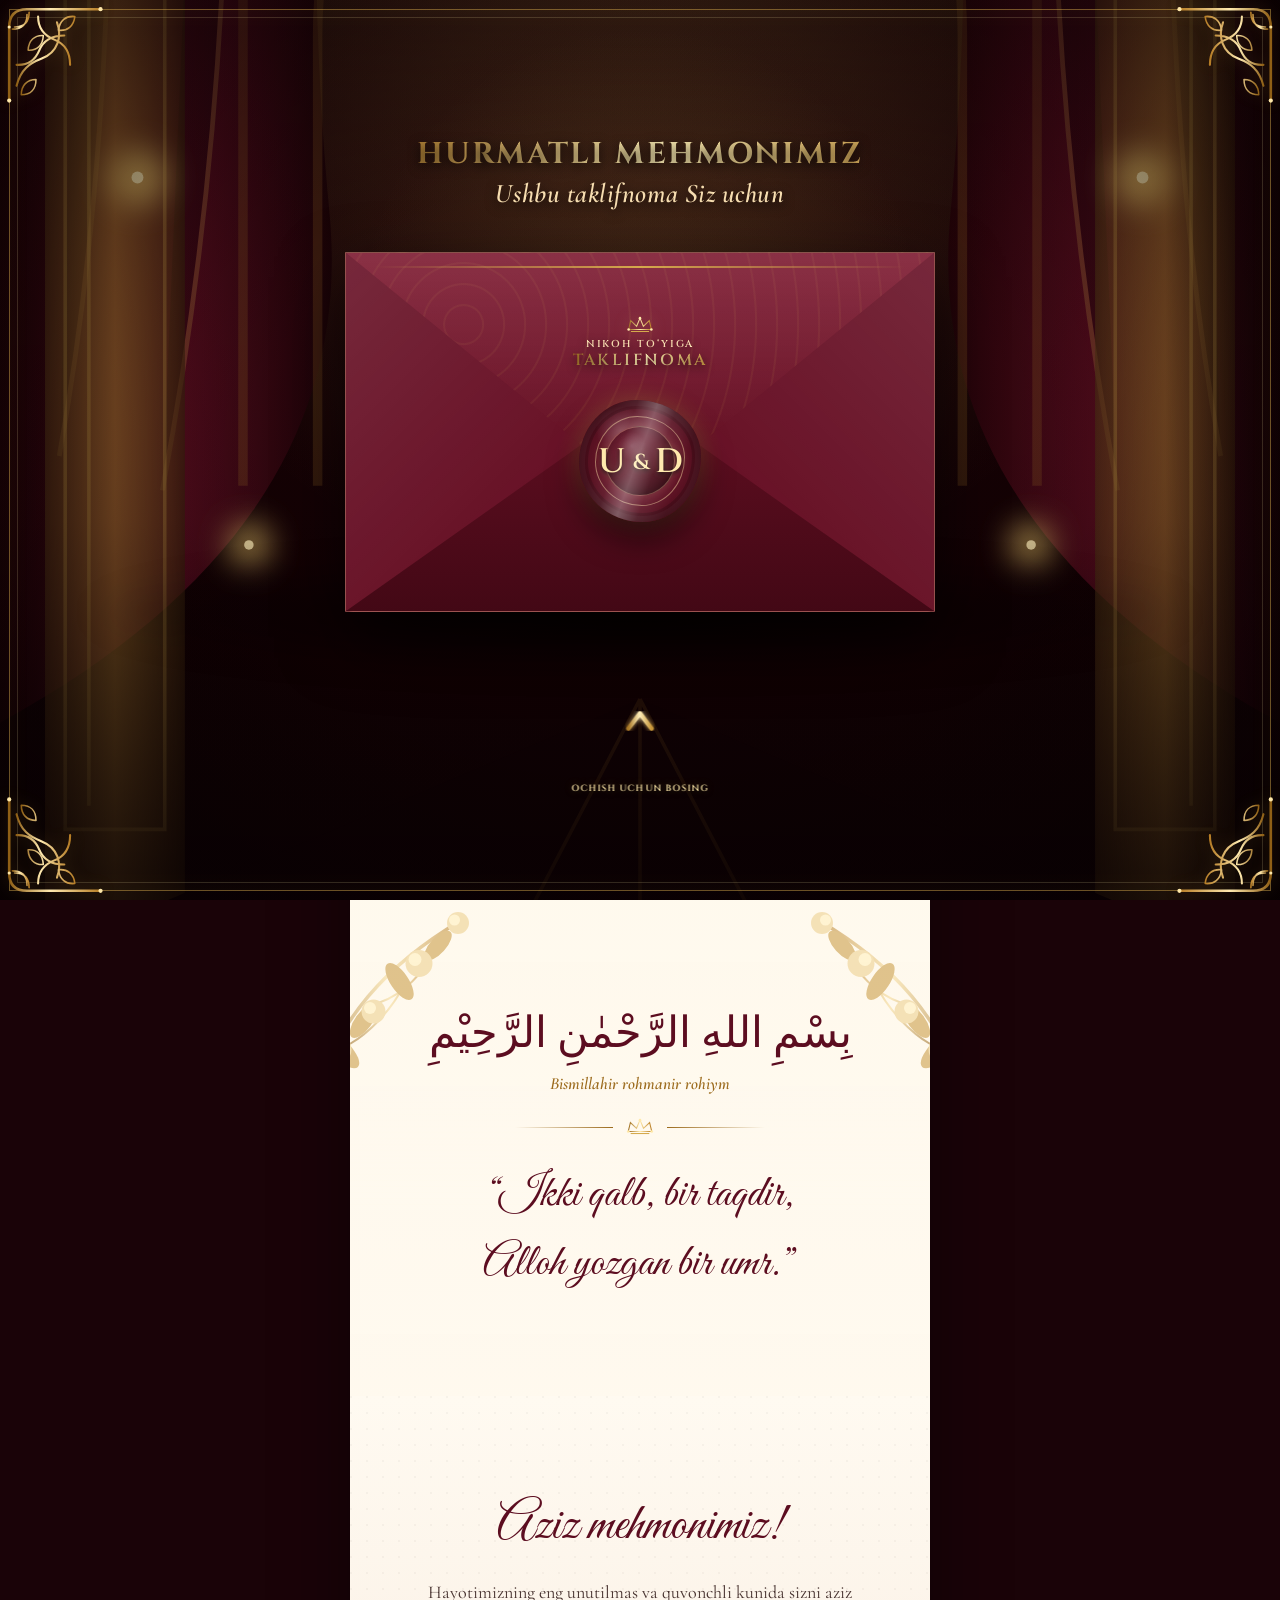
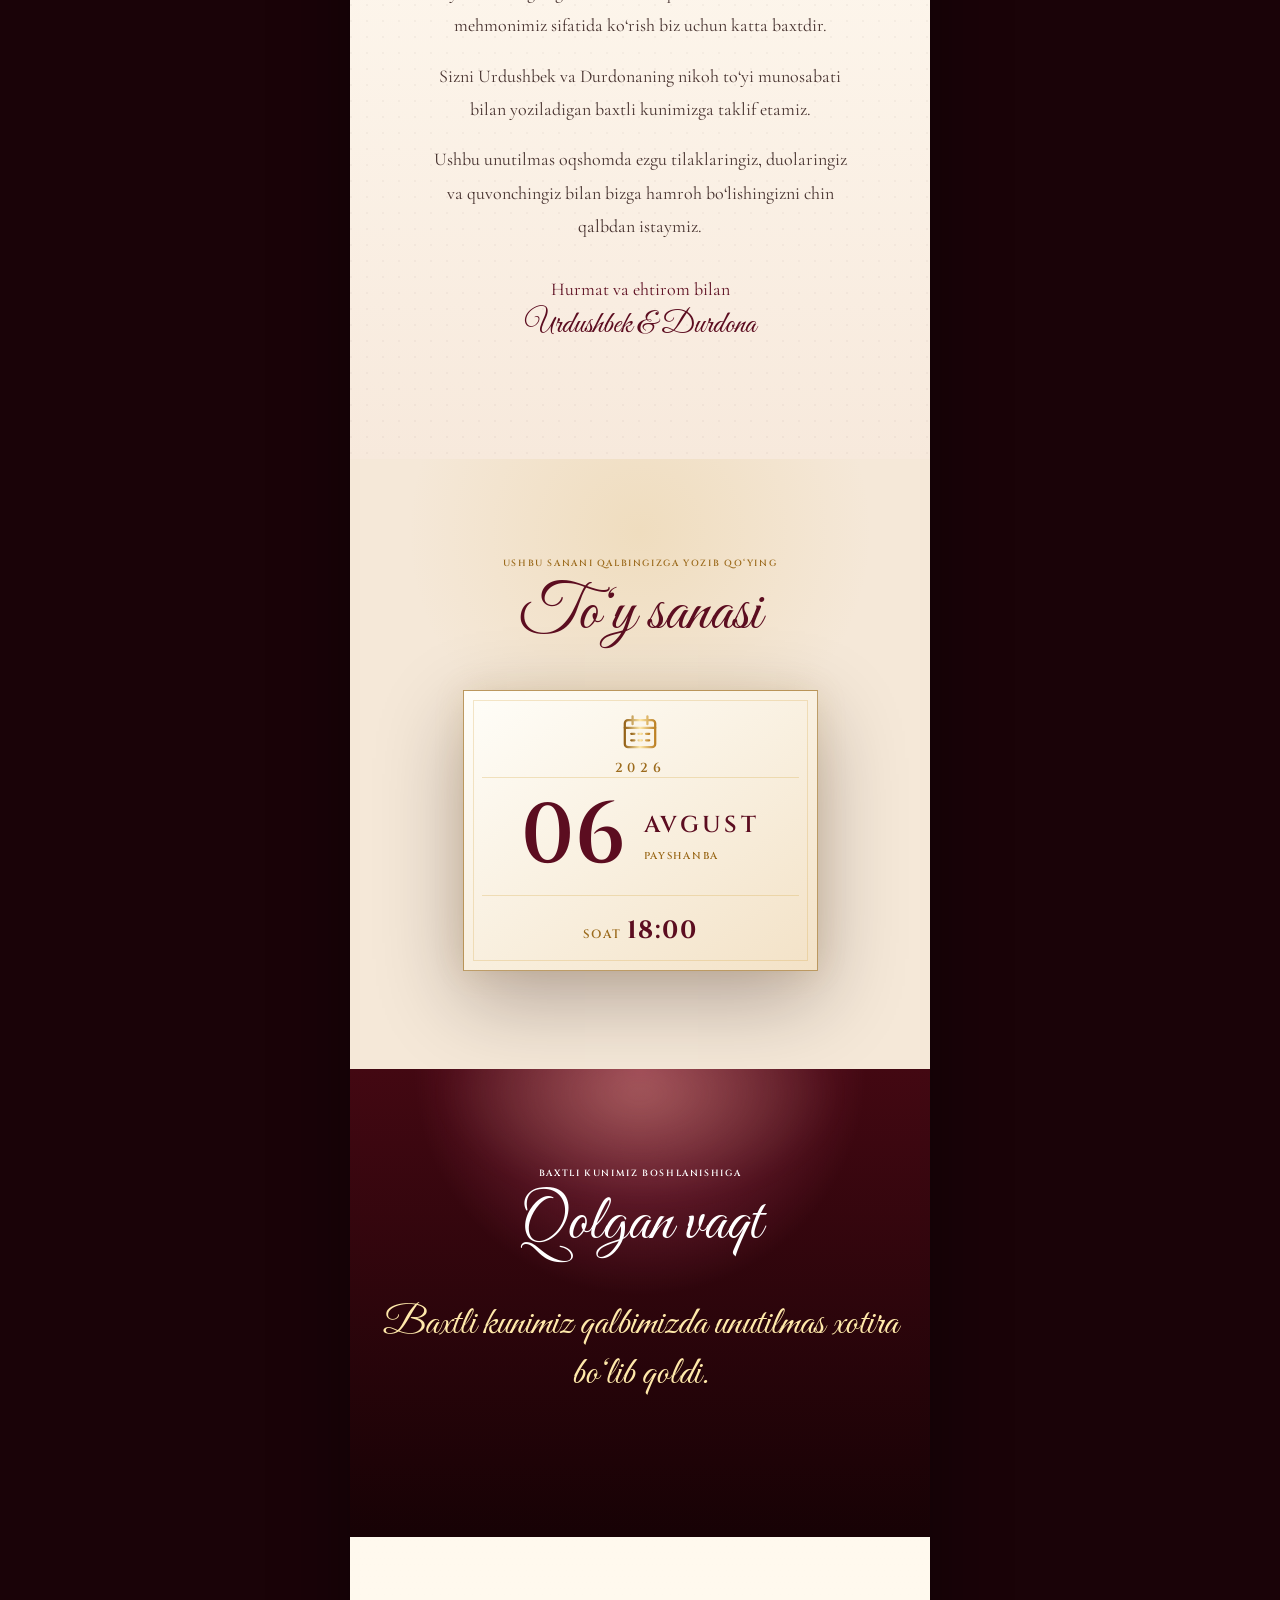
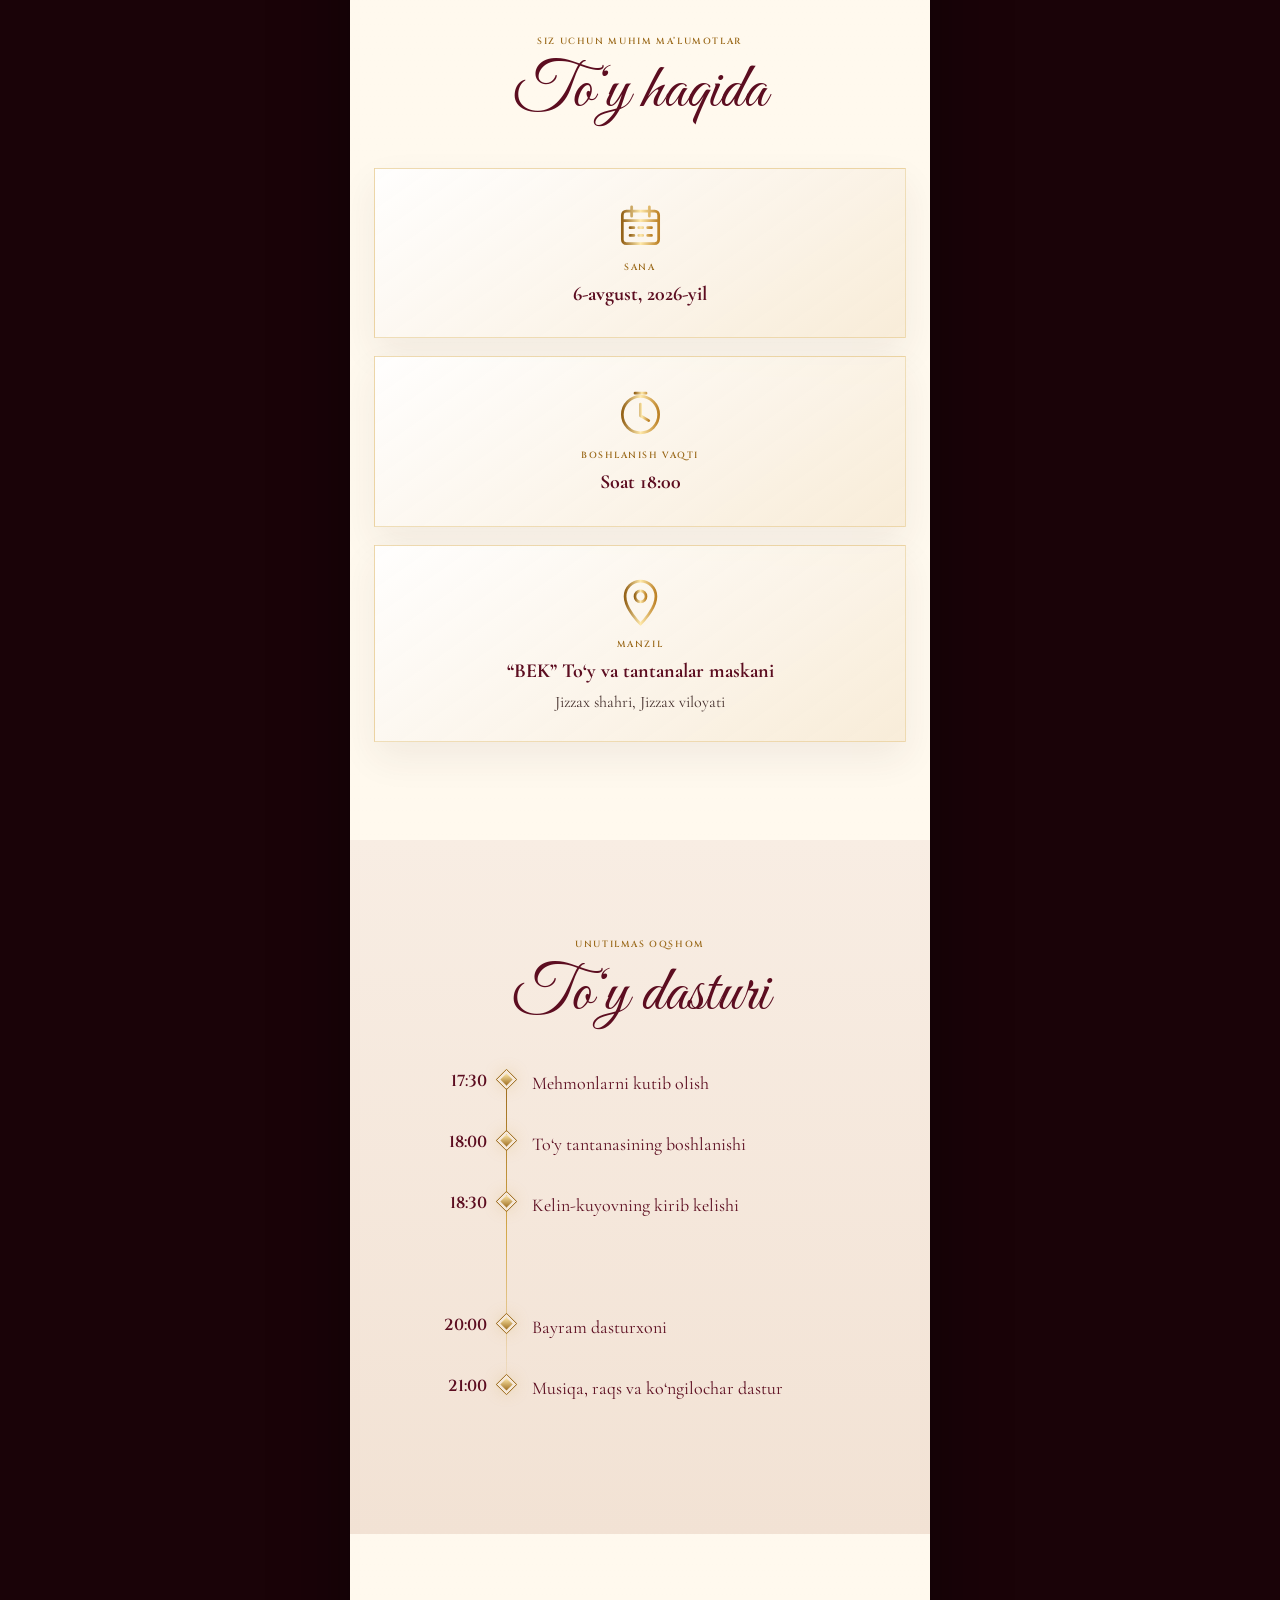
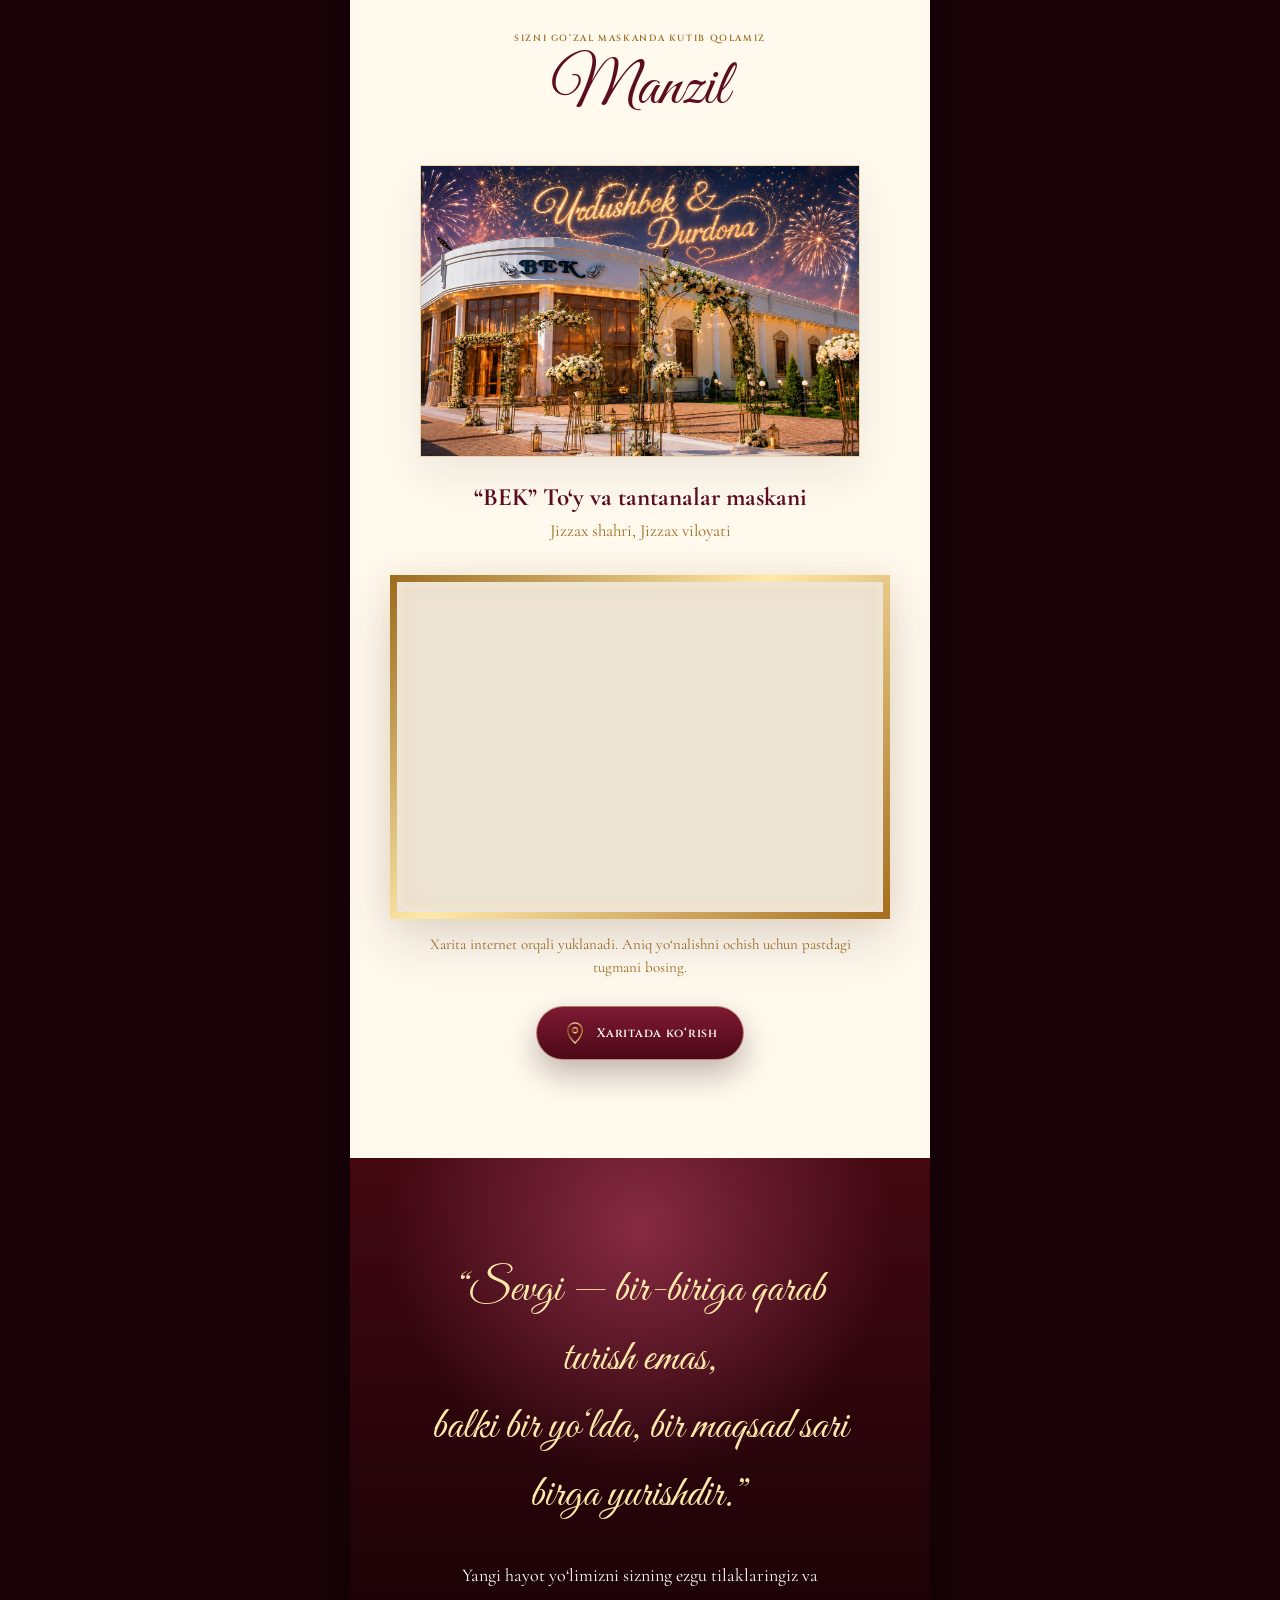
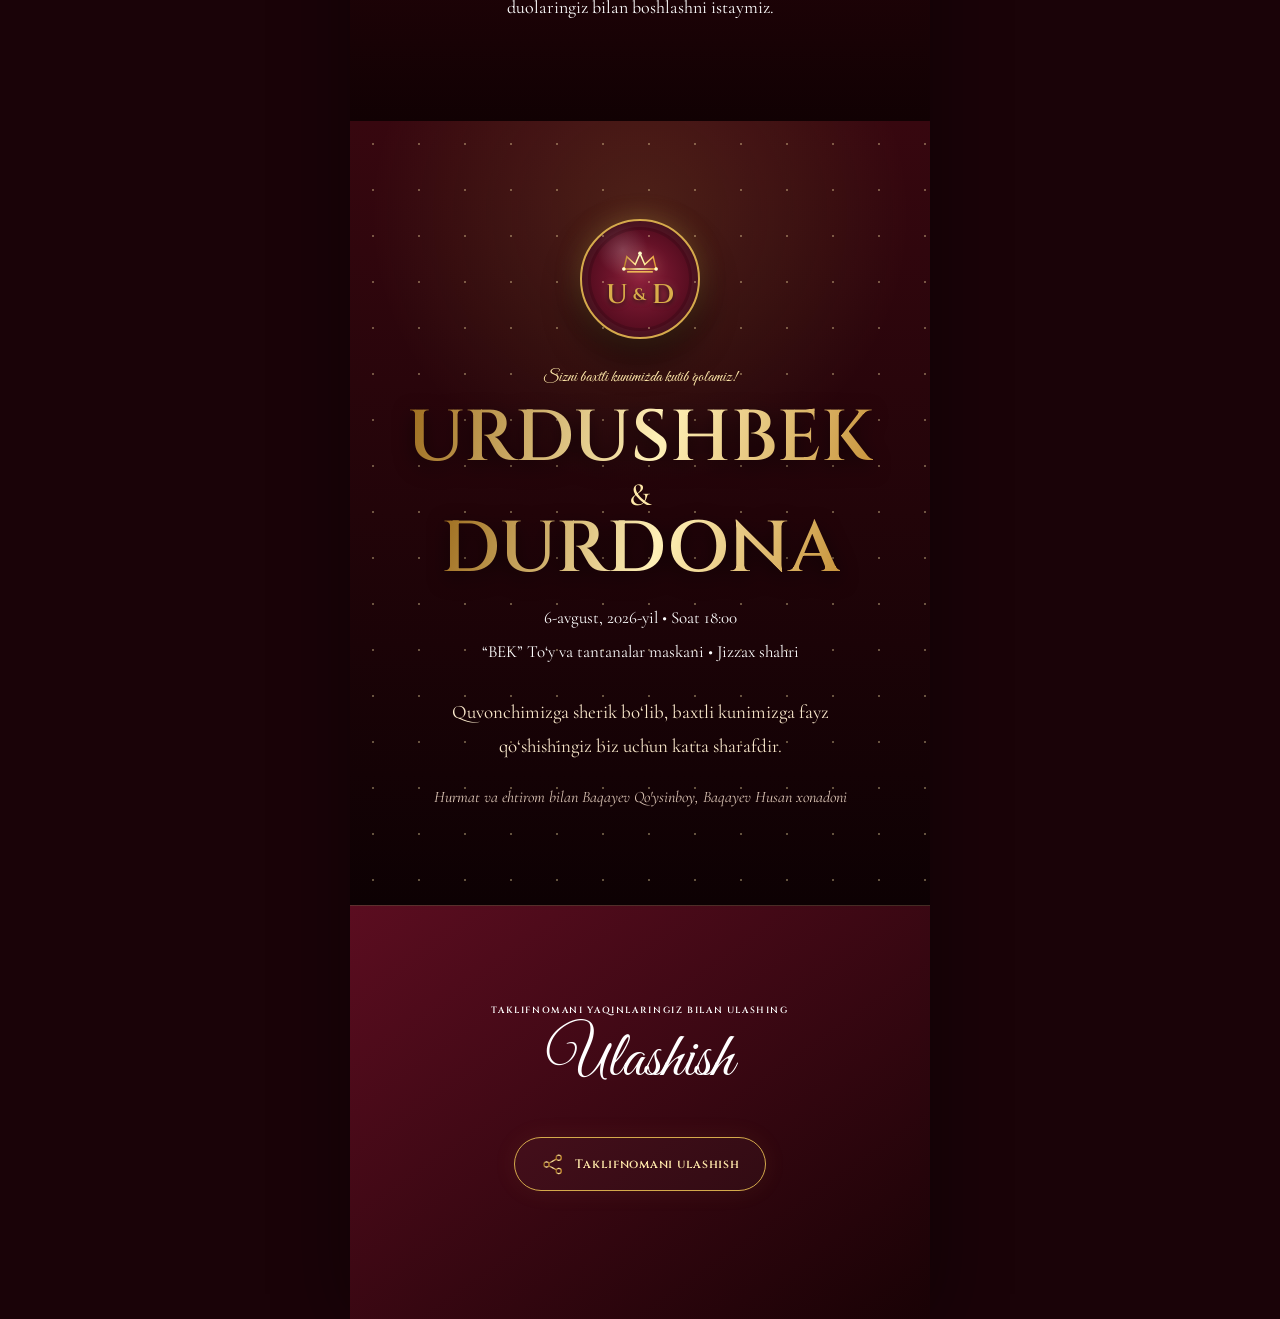
==== commit 173c6835: "Add assets folder" ====
--- a/index.html
+++ b/index.html
@@ -285,7 +285,7 @@
       <div class="real-map-card" data-reveal="zoom">
         <div class="real-map-gold-frame" aria-hidden="true"></div>
         <iframe title="BEK To‘y va tantanalar maskani Google xaritasi"
-          src="https://www.google.com/maps?q=40.1454375,67.8069375&z=18&output=embed" width="100%" height="330"
+          src="https://www.google.com/maps?q=40.1454375,67.8069375&z=15&output=embed" width="100%" height="330"
           style="border:0" loading="lazy" allowfullscreen referrerpolicy="no-referrer-when-downgrade">
         </iframe>
       </div>
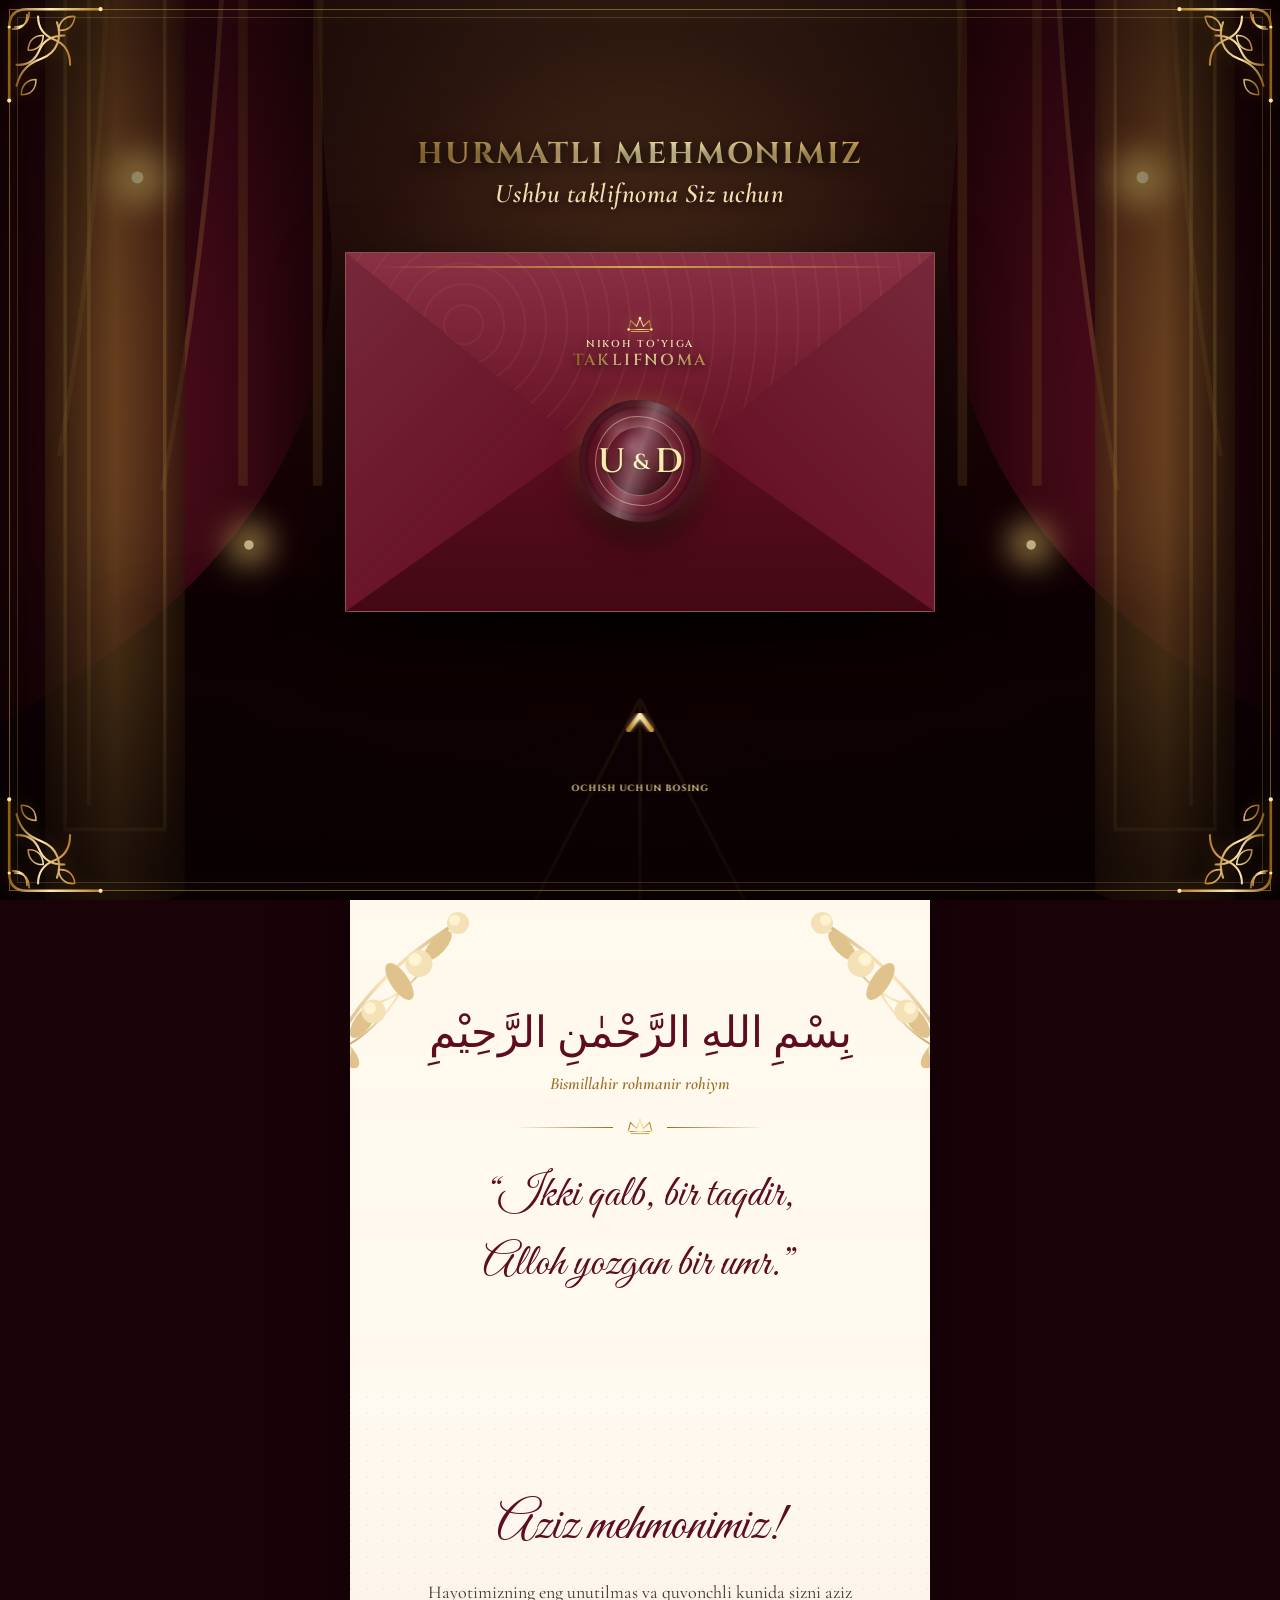
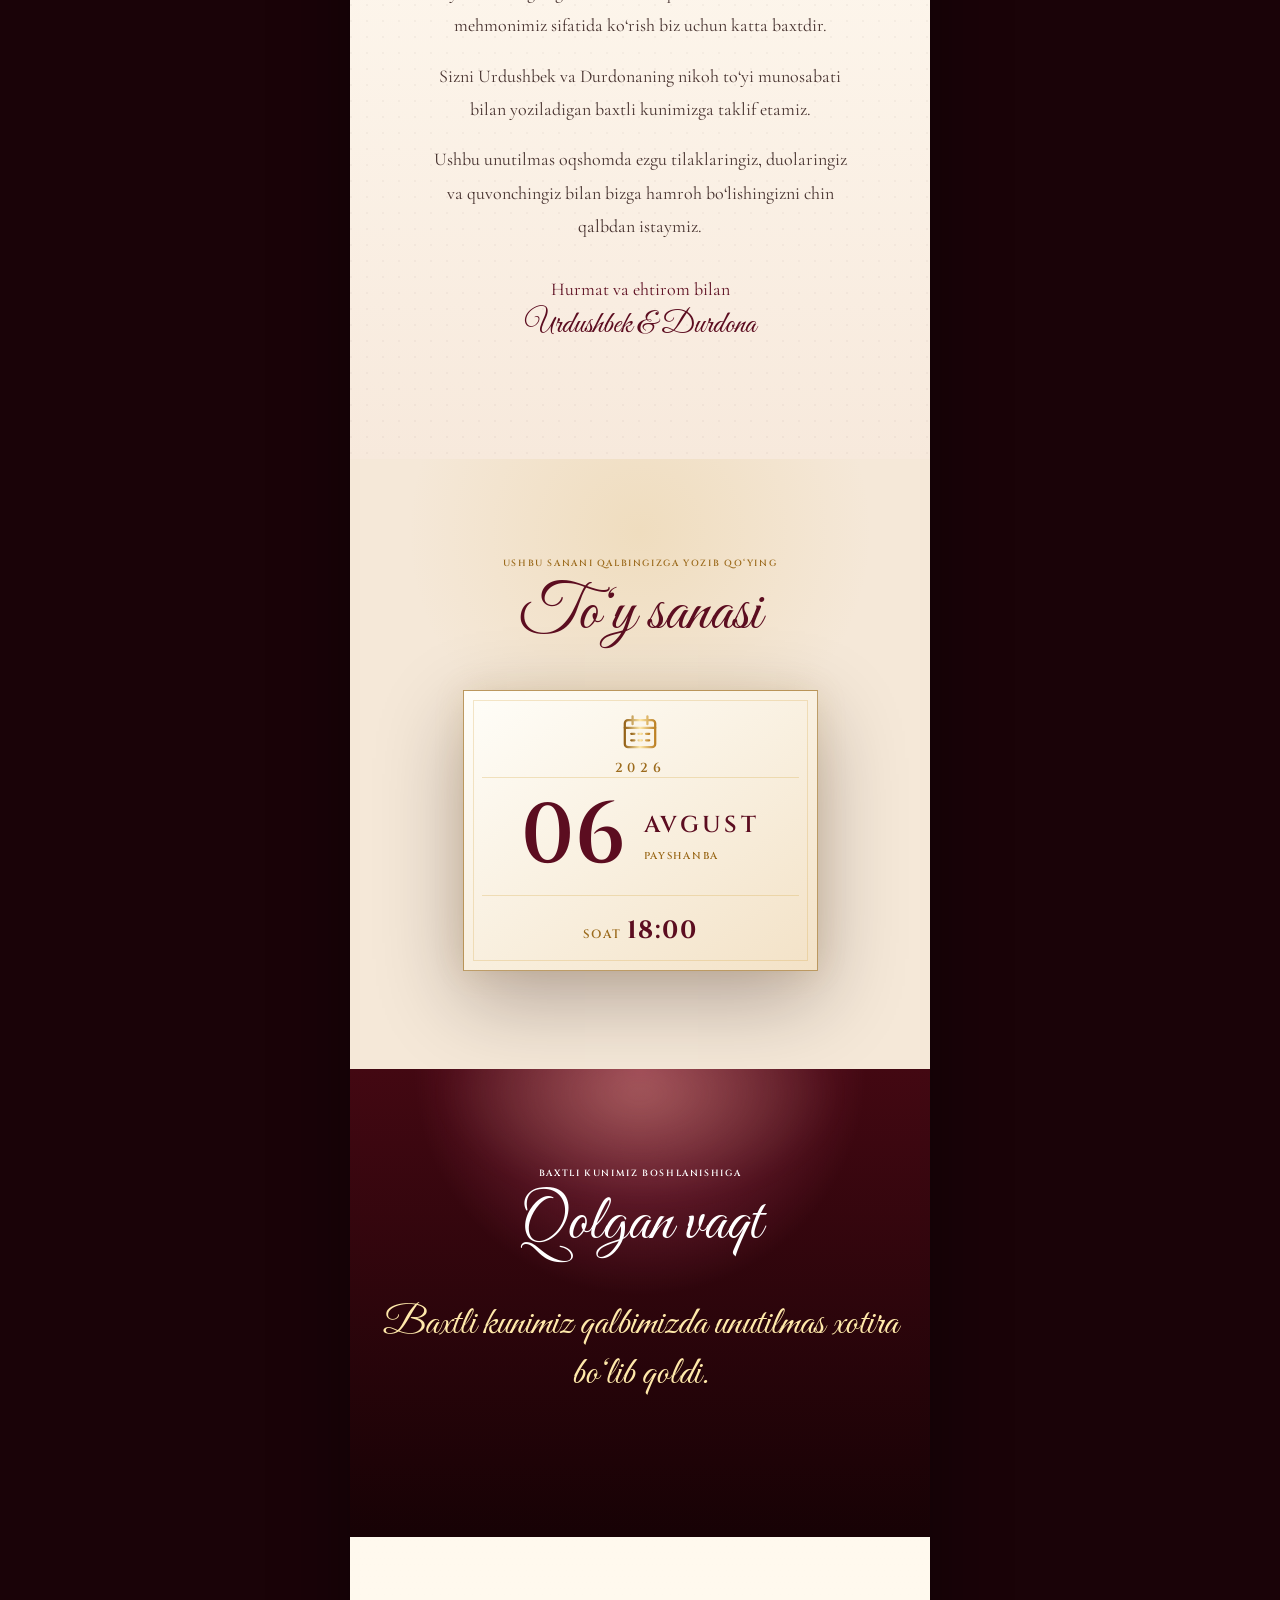
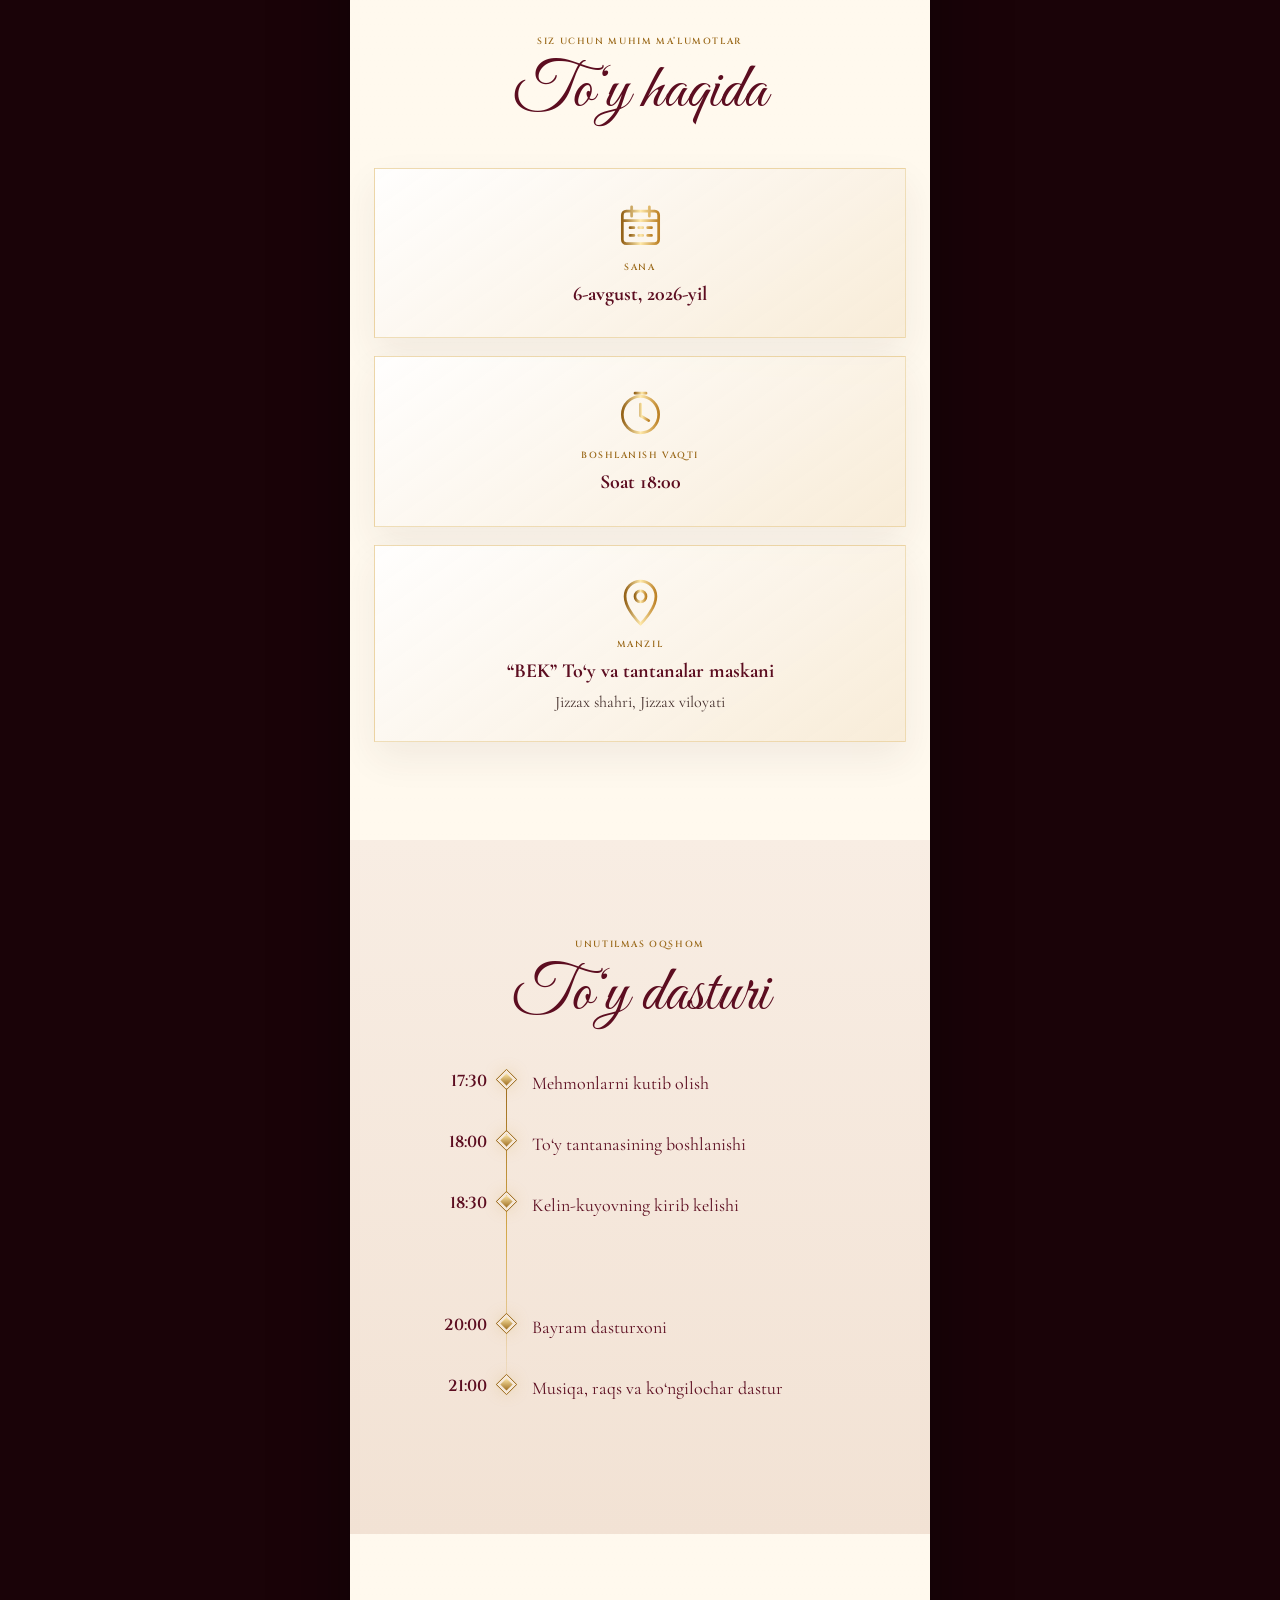
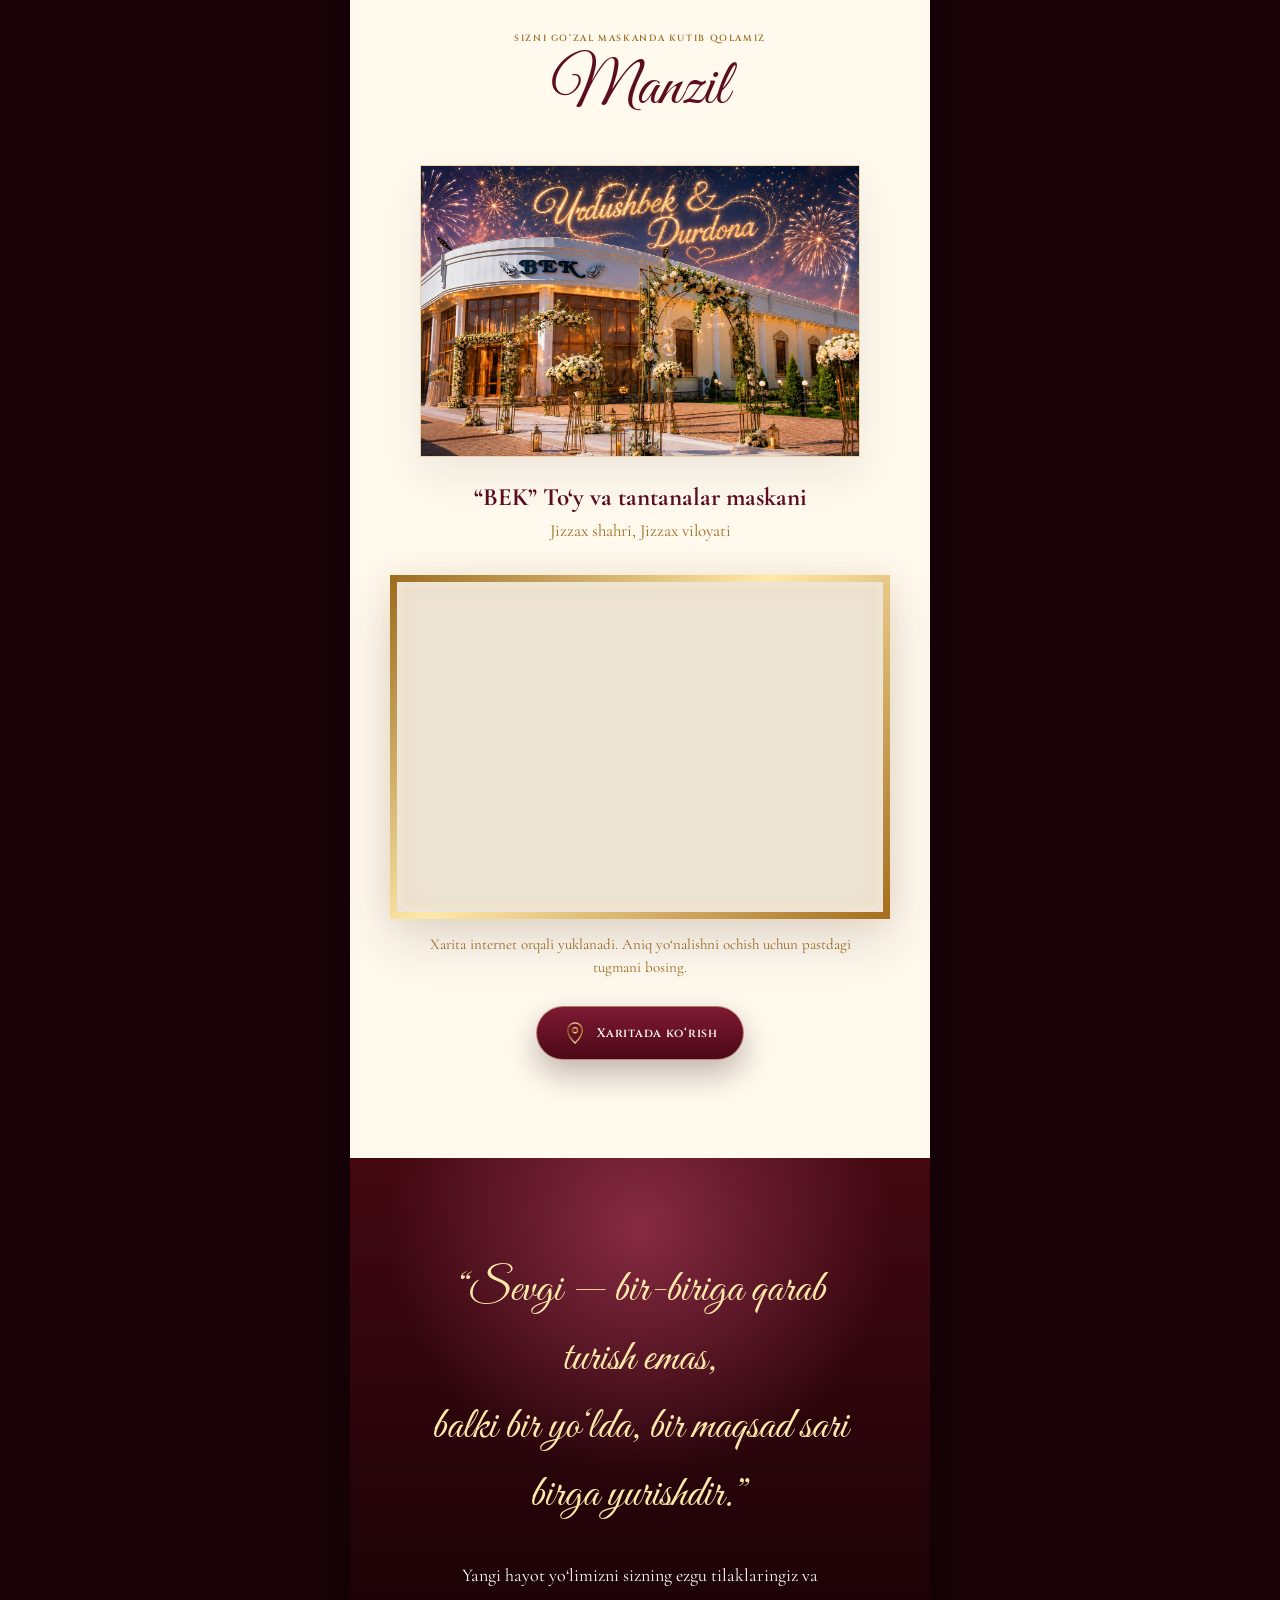
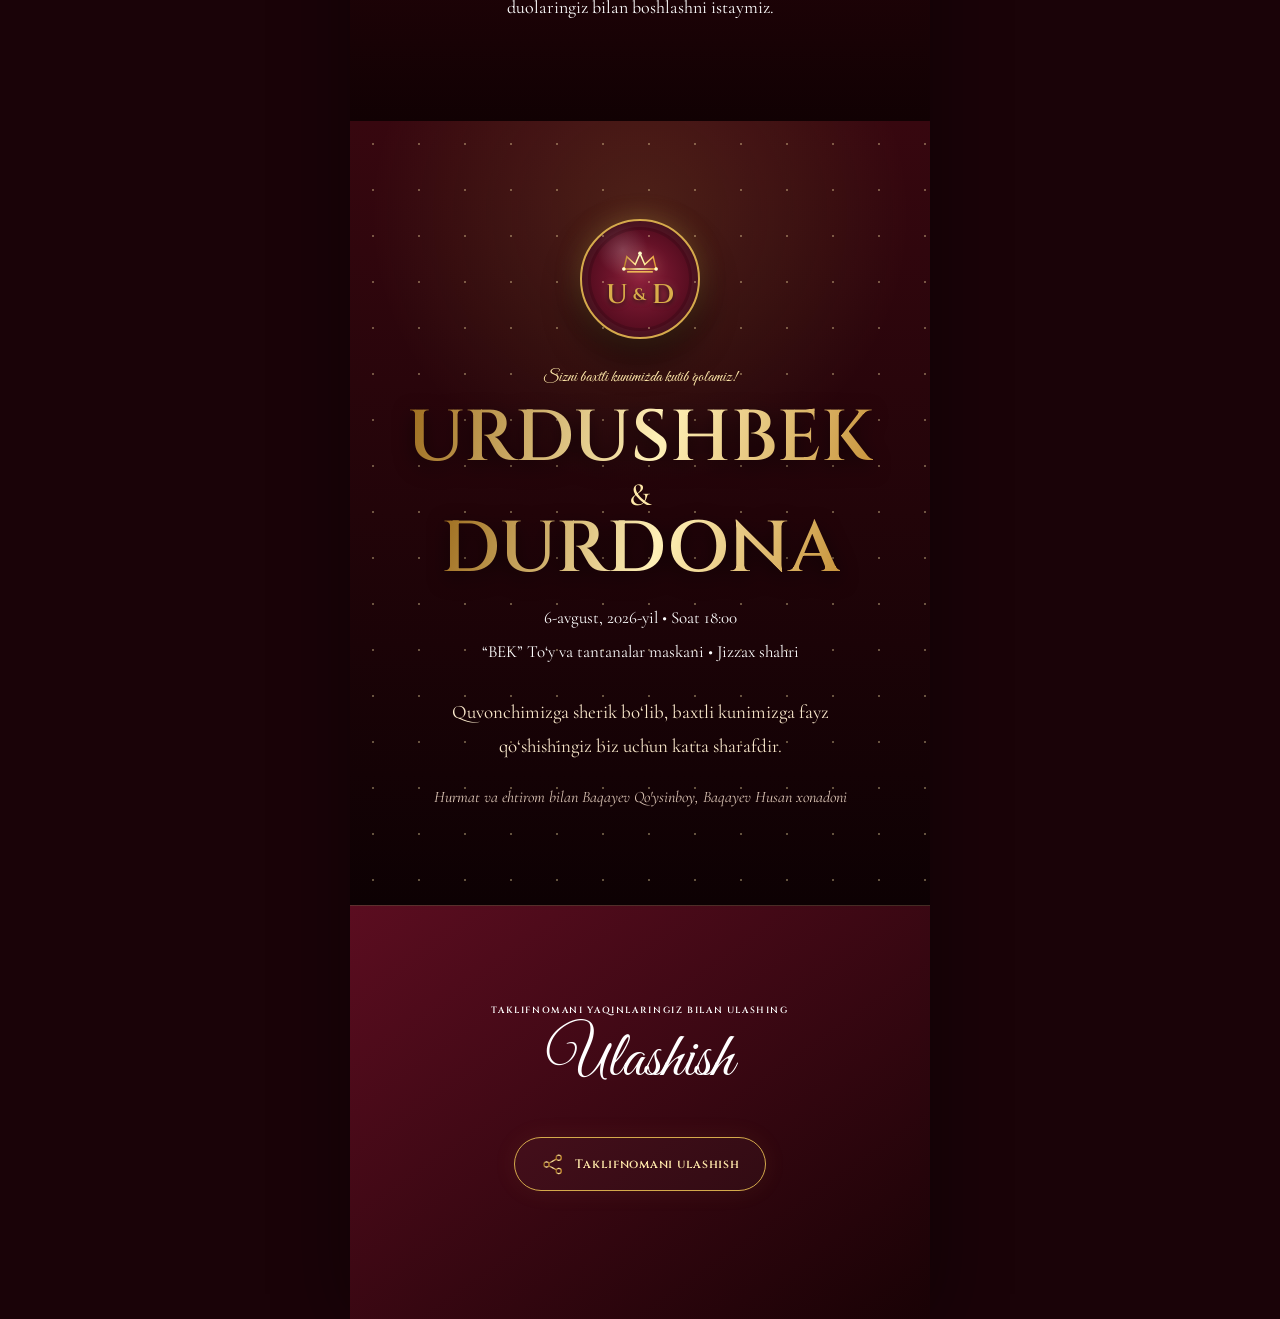
==== commit bfceca5f: "Add assets folder" ====
--- a/index.html
+++ b/index.html
@@ -284,8 +284,8 @@
 
       <div class="real-map-card" data-reveal="zoom">
         <div class="real-map-gold-frame" aria-hidden="true"></div>
-        <iframe title="BEK To‘y va tantanalar maskani Google xaritasi"
-          src="https://www.google.com/maps?q=40.1454375,67.8069375&z=15&output=embed" width="100%" height="330"
+        <iframe title="BEK To‘y va tantanalar maskani"
+          src="https://www.google.com/maps?q=40.1448882,67.8067056&z=17&output=embed" width="100%" height="330"
           style="border:0" loading="lazy" allowfullscreen referrerpolicy="no-referrer-when-downgrade">
         </iframe>
       </div>
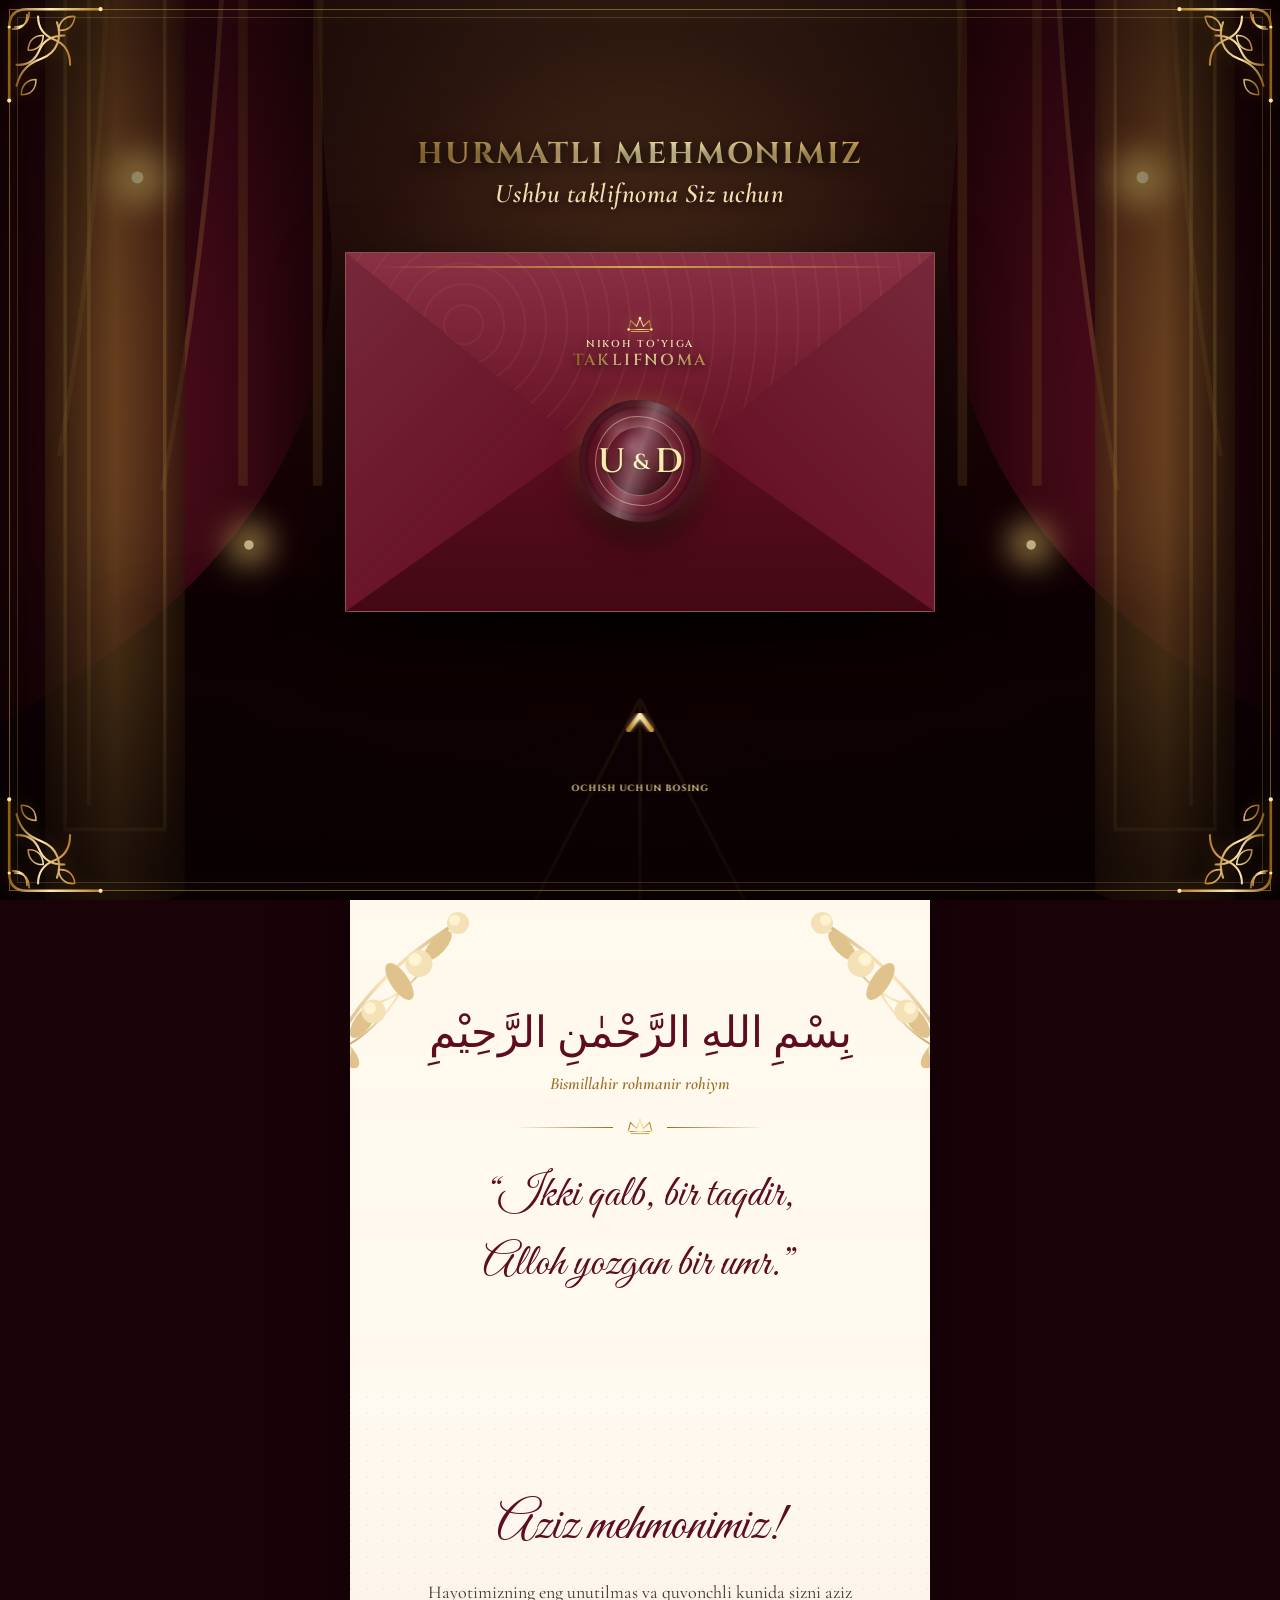
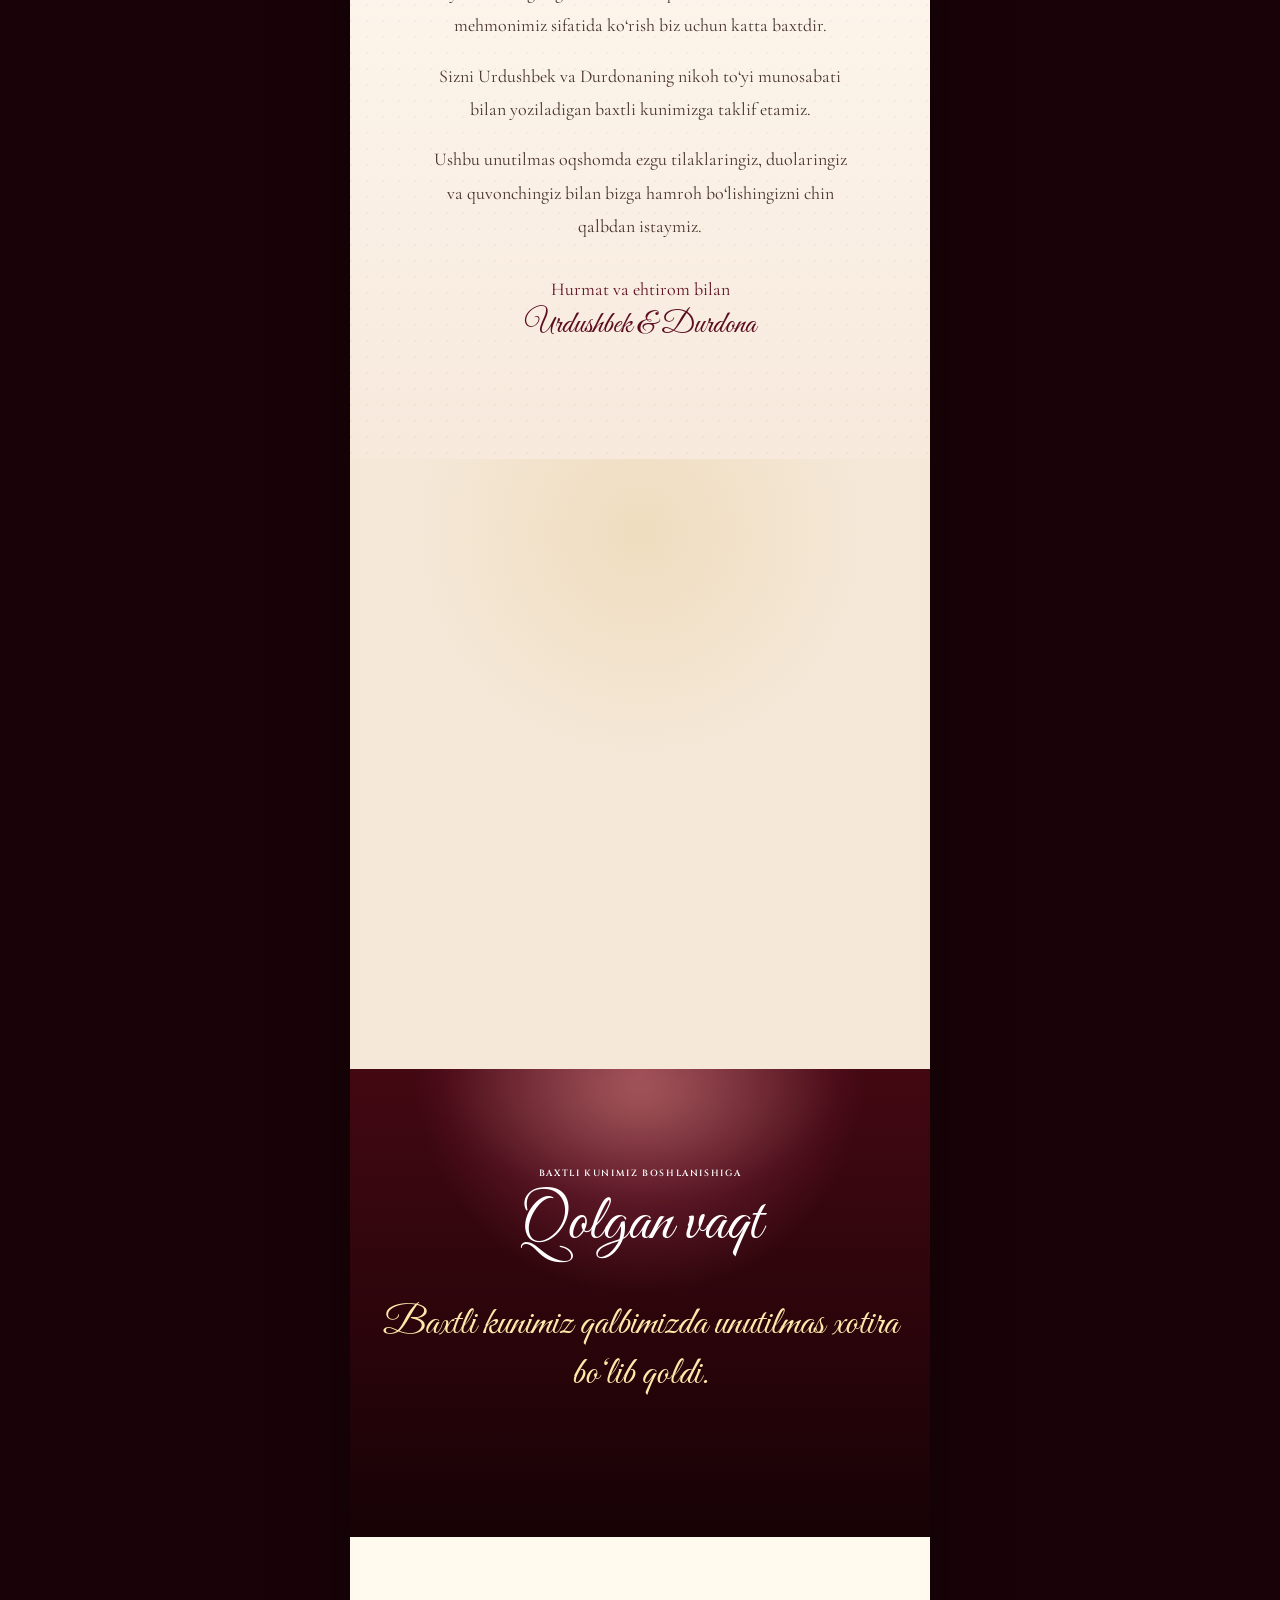
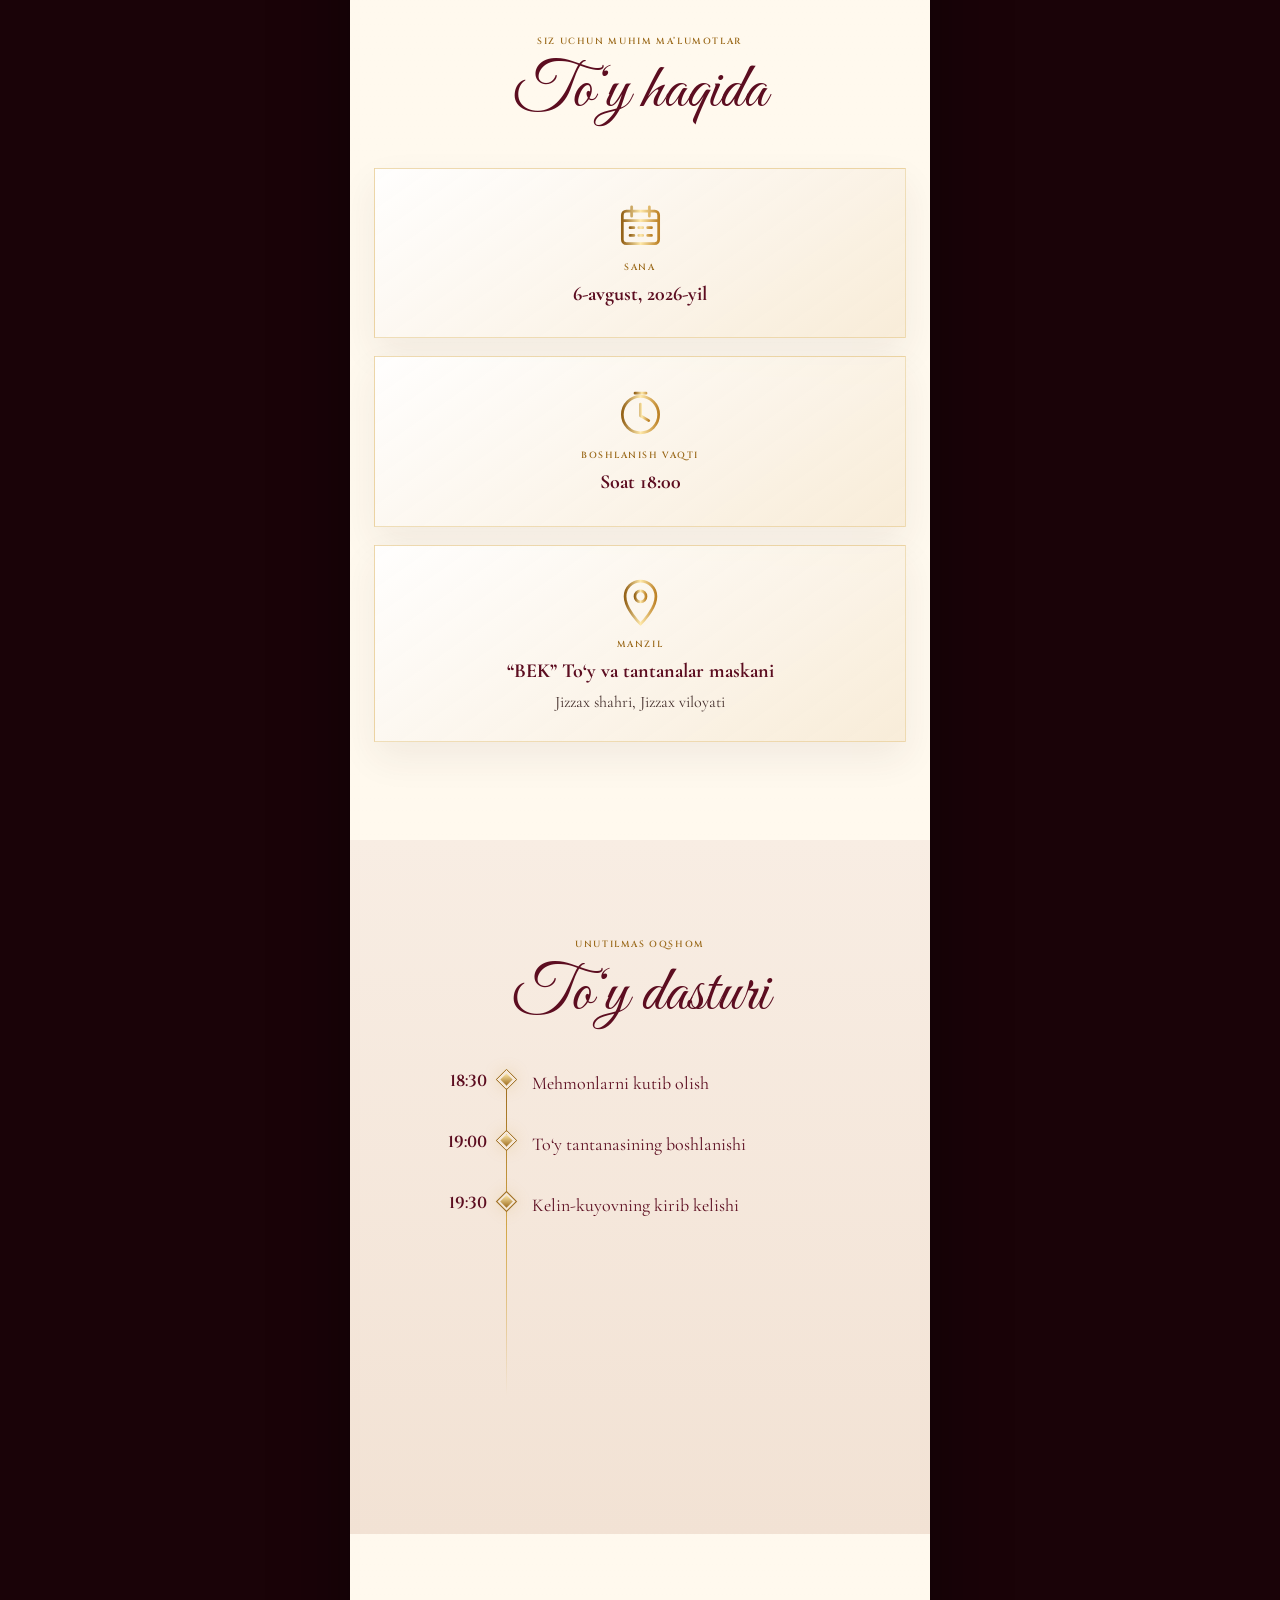
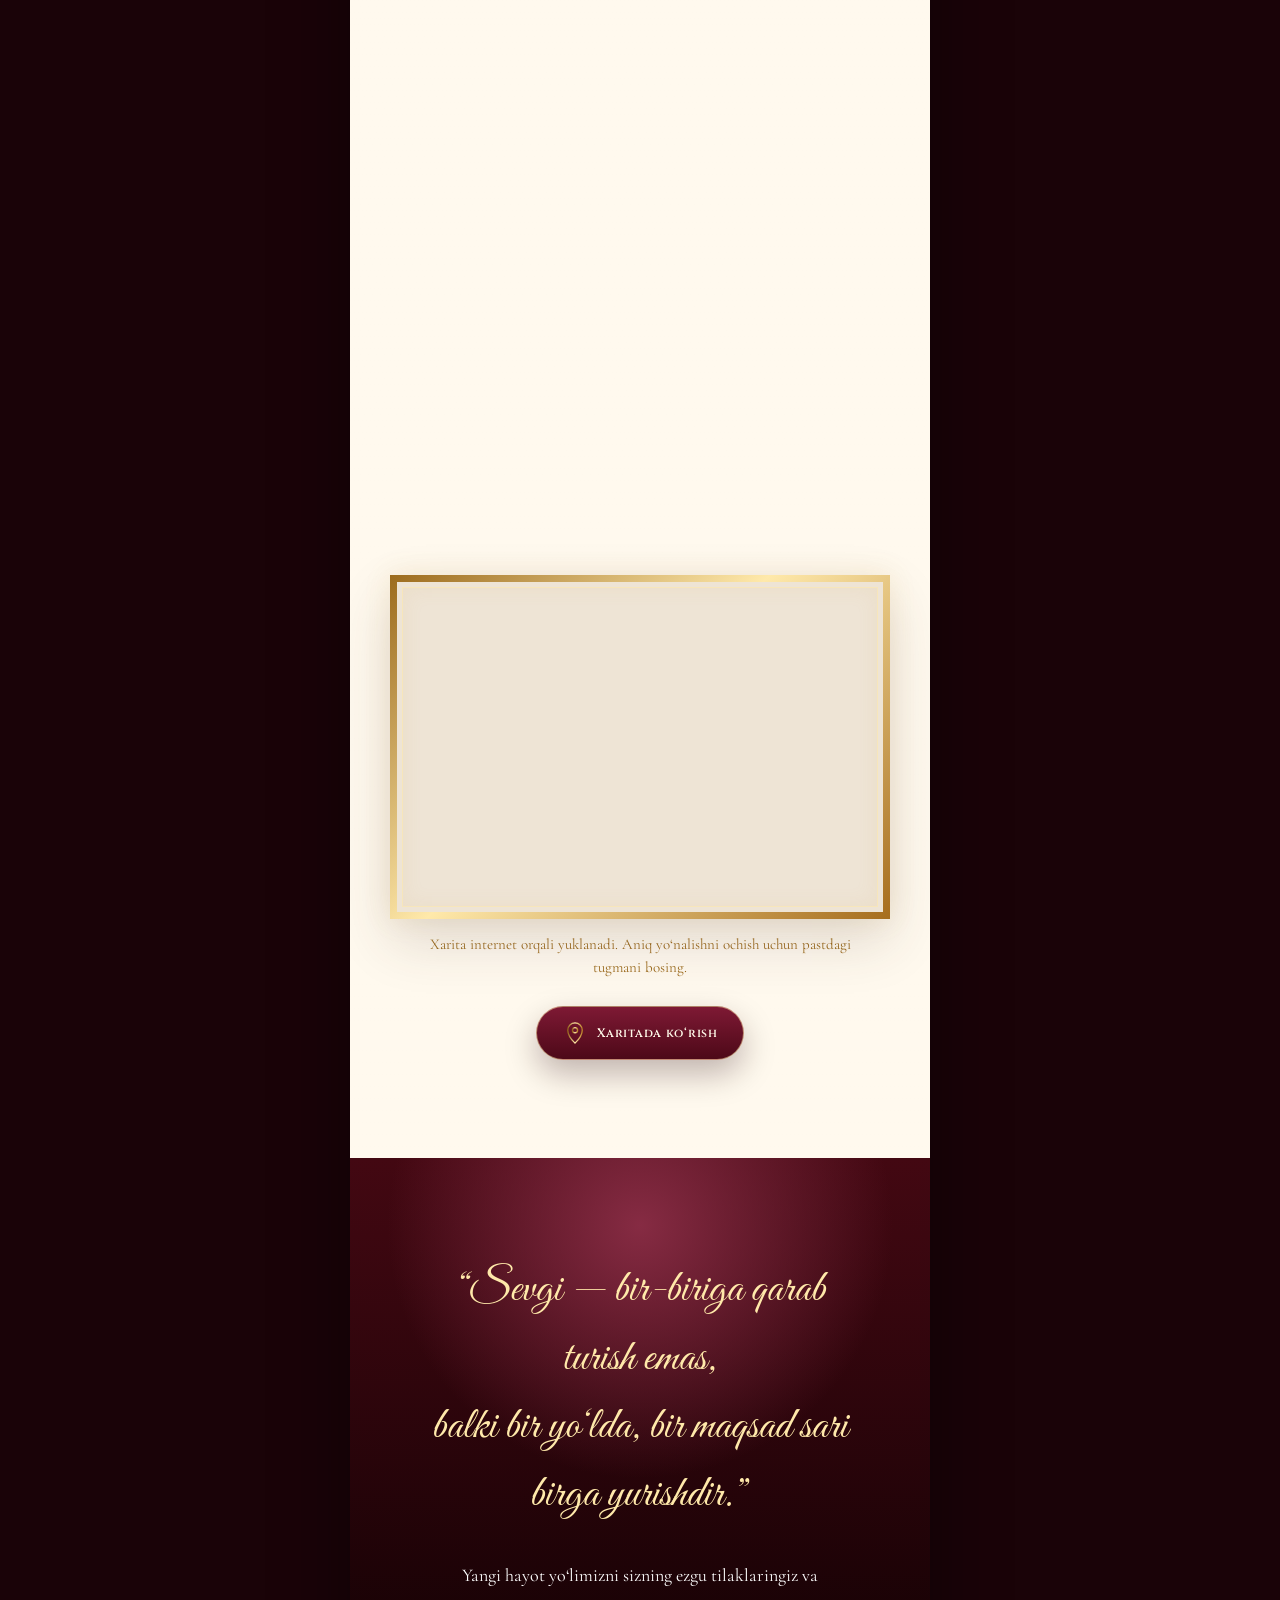
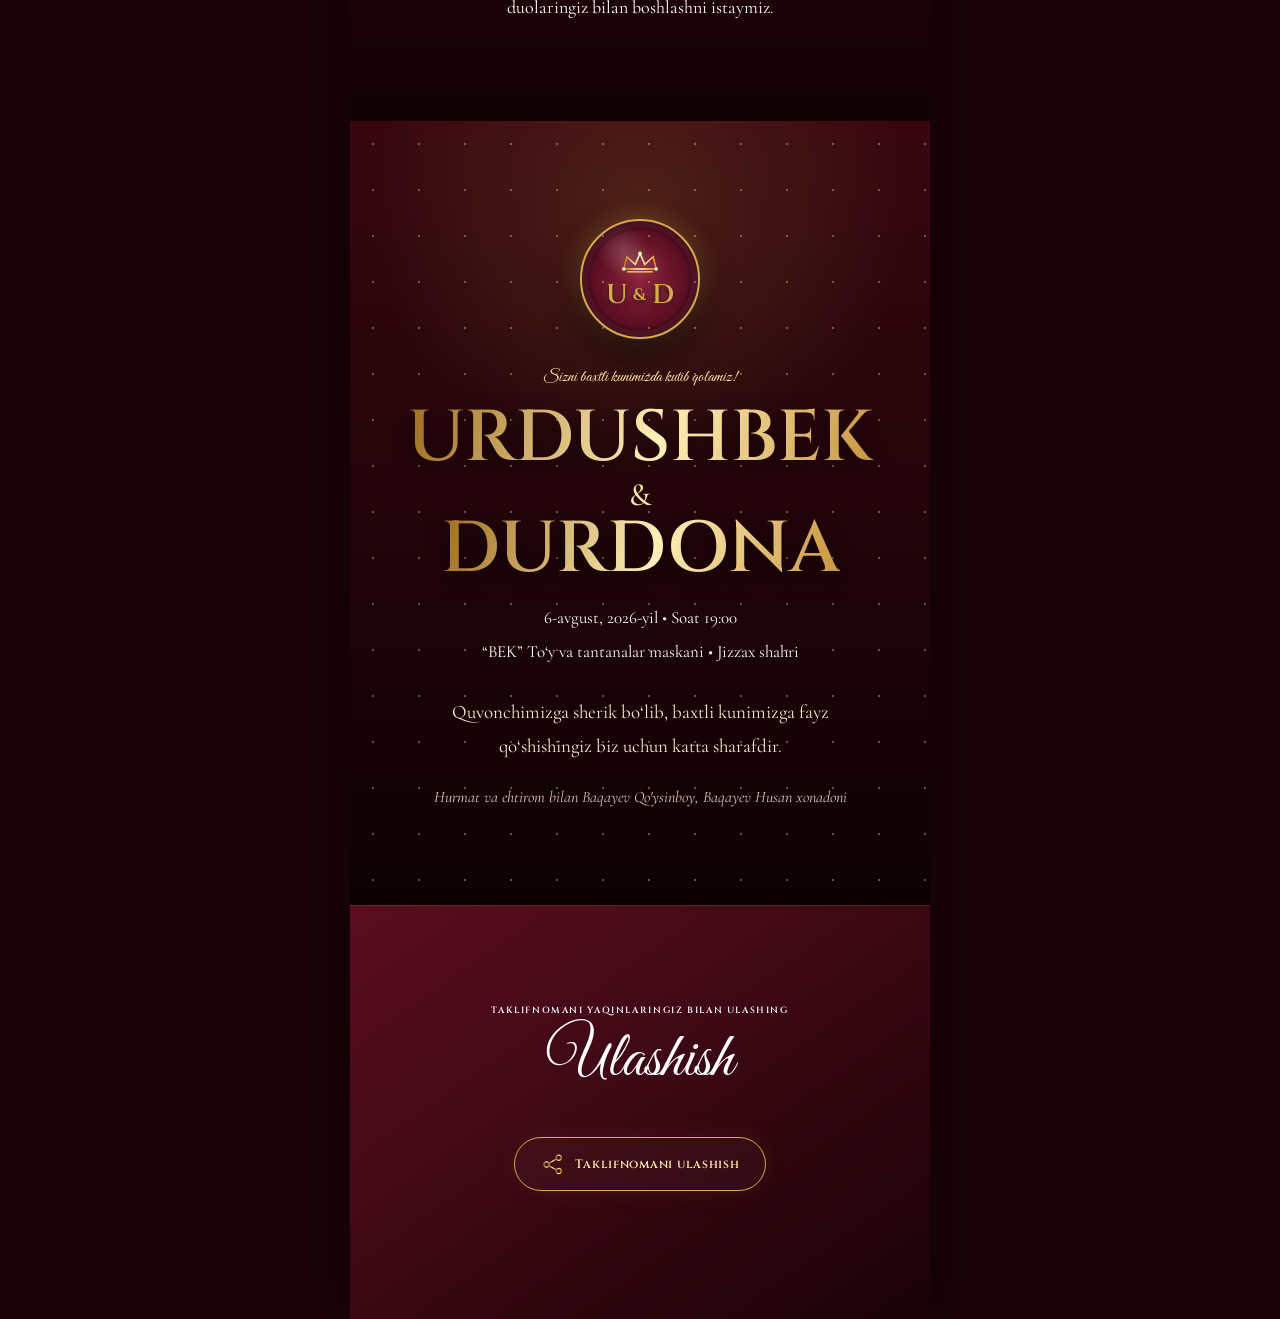
==== commit 54b2fd94: "index.html 업데이트" ====
--- a/index.html
+++ b/index.html
@@ -210,7 +210,7 @@
             <span>PAYSHANBA</span>
           </div>
         </div>
-        <div class="calendar-time">SOAT <strong>18:00</strong></div>
+        <div class="calendar-time">SOAT <strong>19:00</strong></div>
       </article>
     </section>
 
@@ -285,7 +285,7 @@
       <div class="real-map-card" data-reveal="zoom">
         <div class="real-map-gold-frame" aria-hidden="true"></div>
         <iframe title="BEK To‘y va tantanalar maskani"
-          src="https://www.google.com/maps?q=40.1448882,67.8067056&z=17&output=embed" width="100%" height="330"
+          src="https://www.google.com/maps?q=40.1448882,67.8067056&z=14&output=embed" width="100%" height="330"
           style="border:0" loading="lazy" allowfullscreen referrerpolicy="no-referrer-when-downgrade">
         </iframe>
       </div>
@@ -329,7 +329,7 @@
         <h2 class="animated-main-title closing-title">
           <span>Urdushbek</span><b>&amp;</b><span>Durdona</span>
         </h2>
-        <p>6-avgust, 2026-yil • Soat 18:00</p>
+        <p>6-avgust, 2026-yil • Soat 19:00</p>
         <p>“BEK” To‘y va tantanalar maskani • Jizzax shahri</p>
         <blockquote>
           Quvonchimizga sherik bo‘lib, baxtli kunimizga fayz qo‘shishingiz
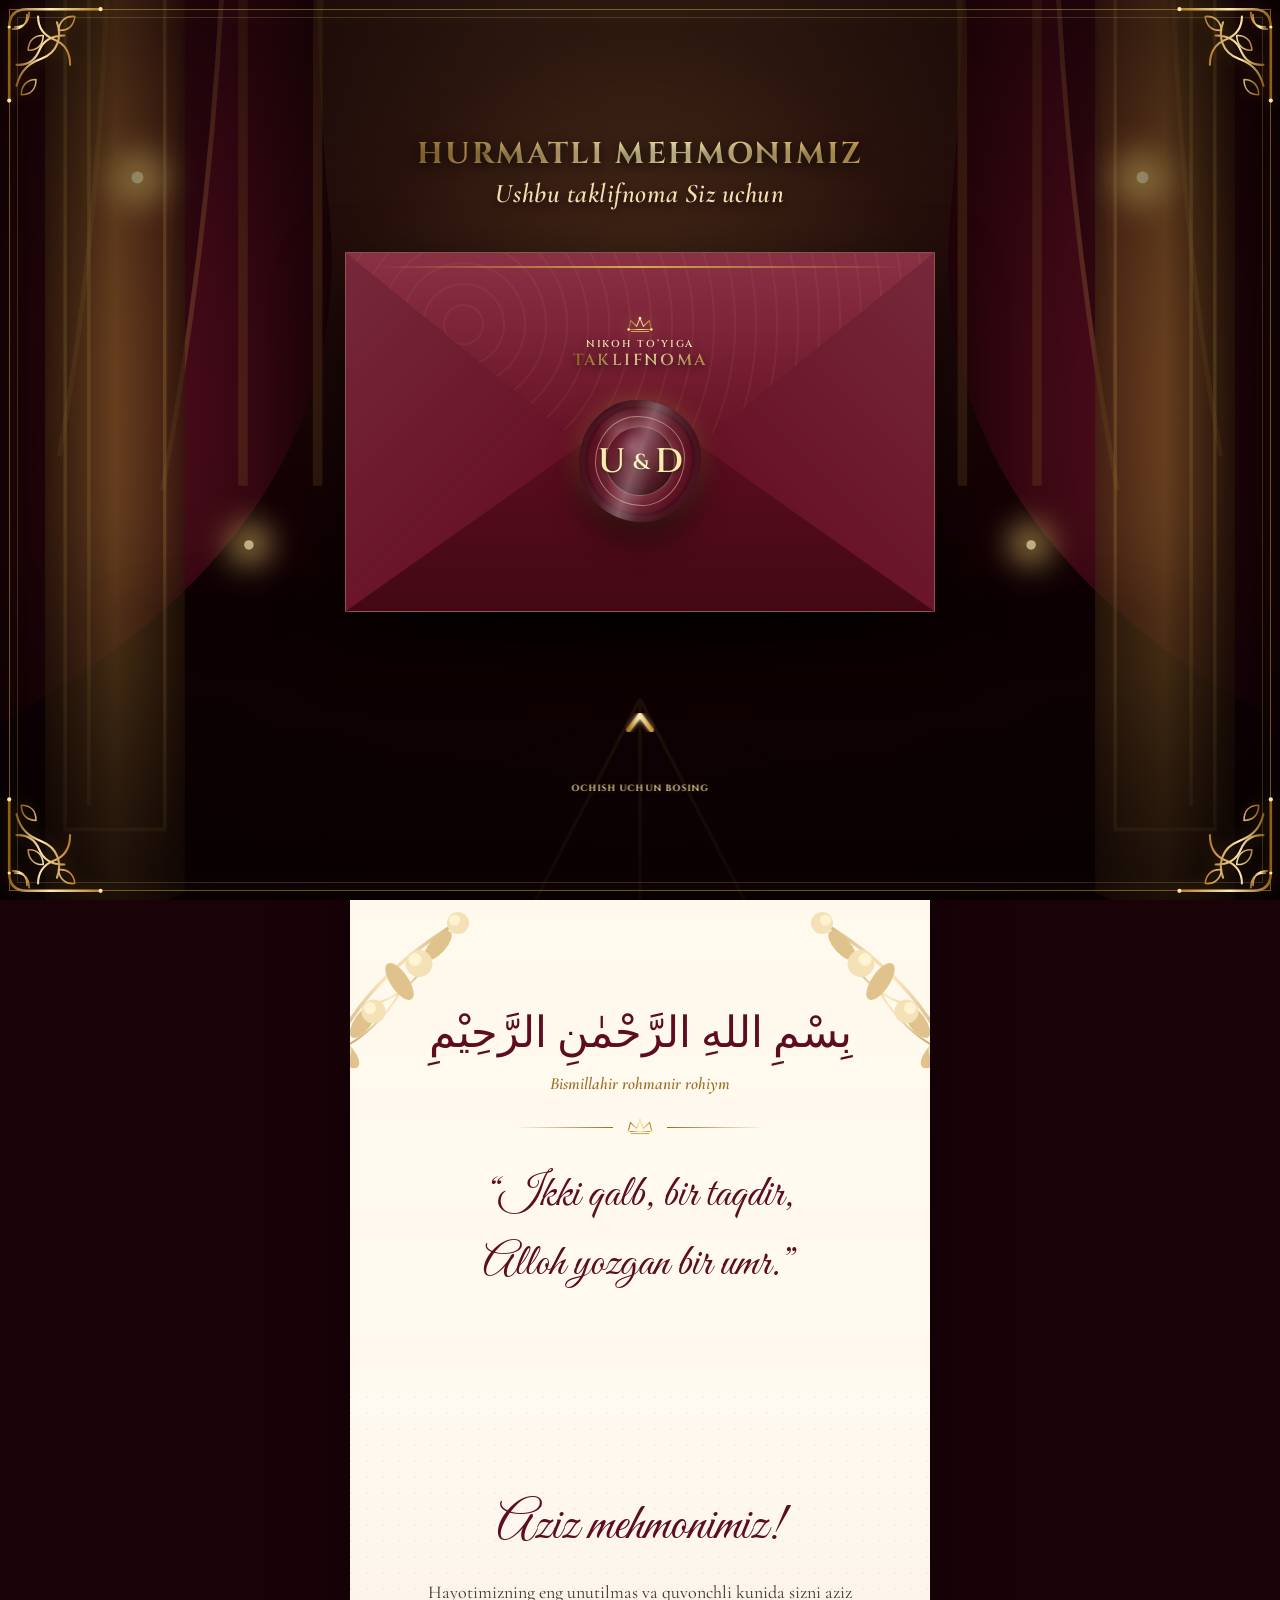
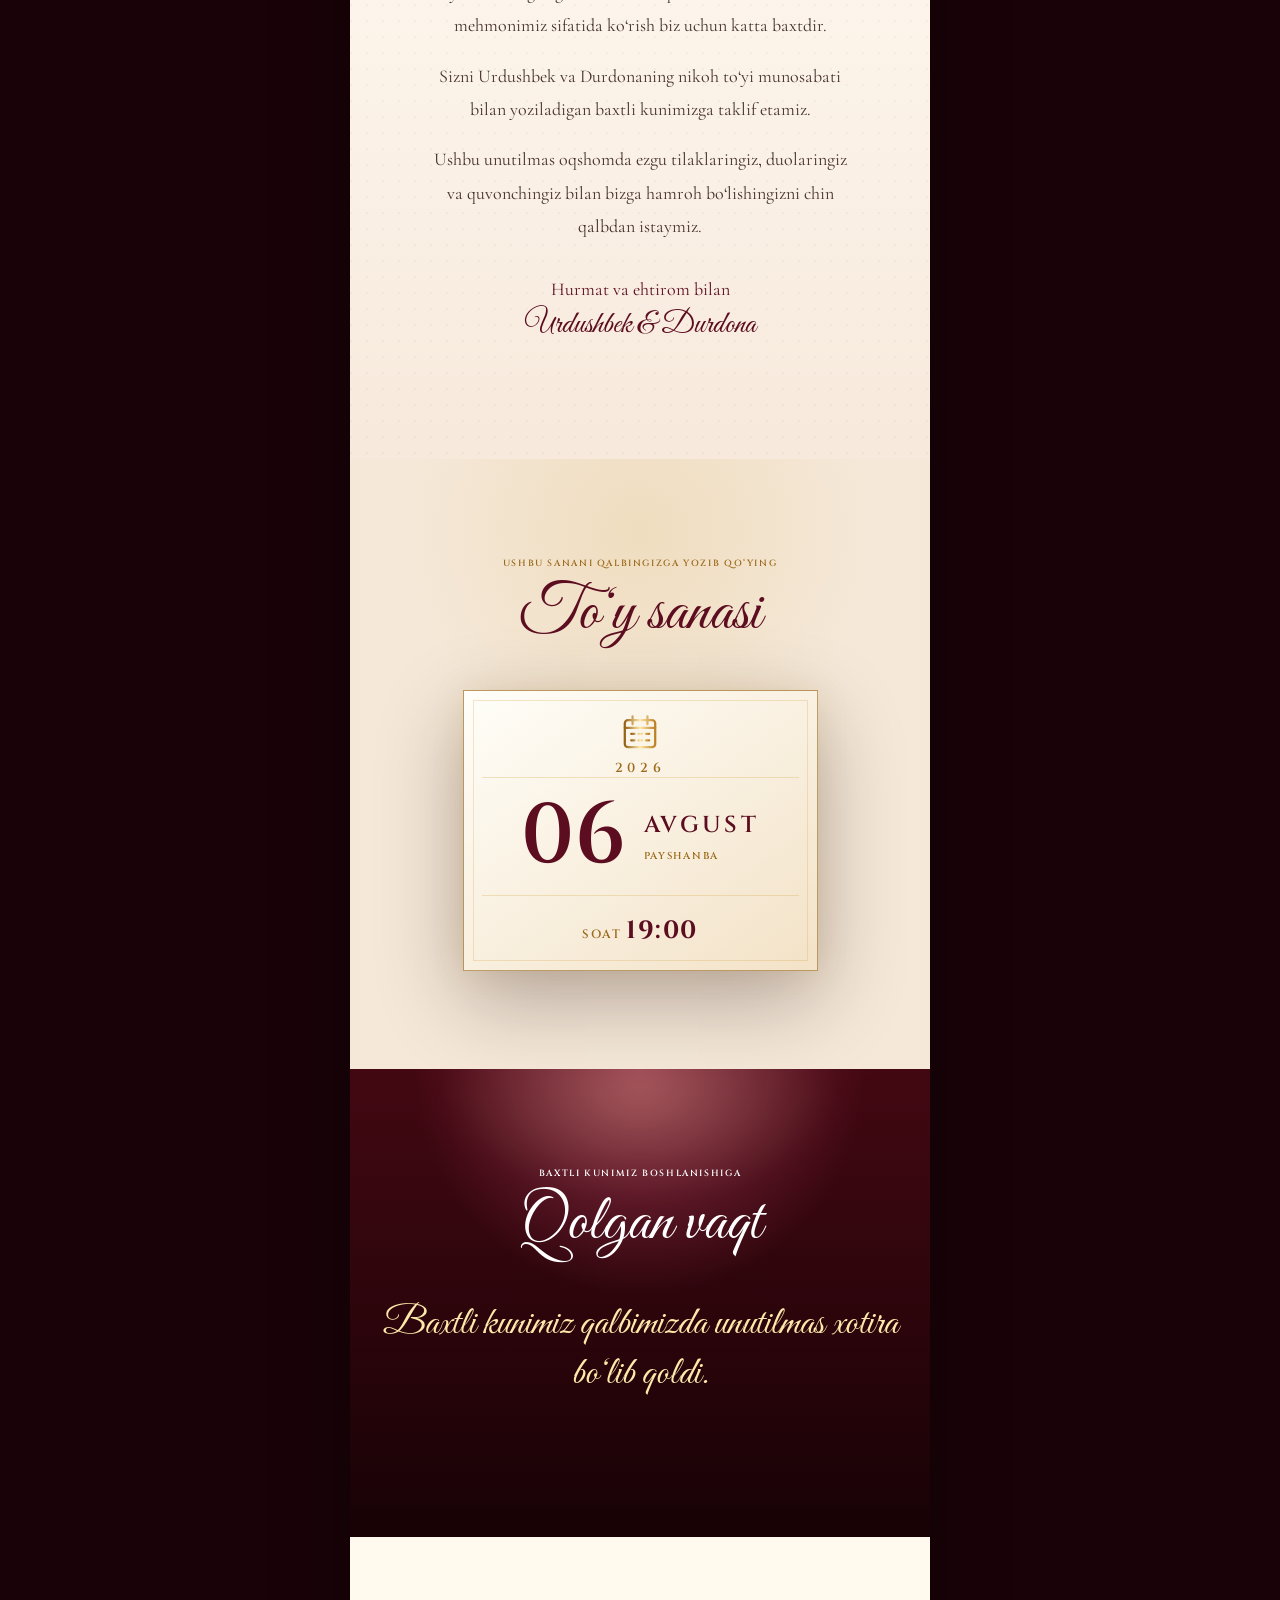
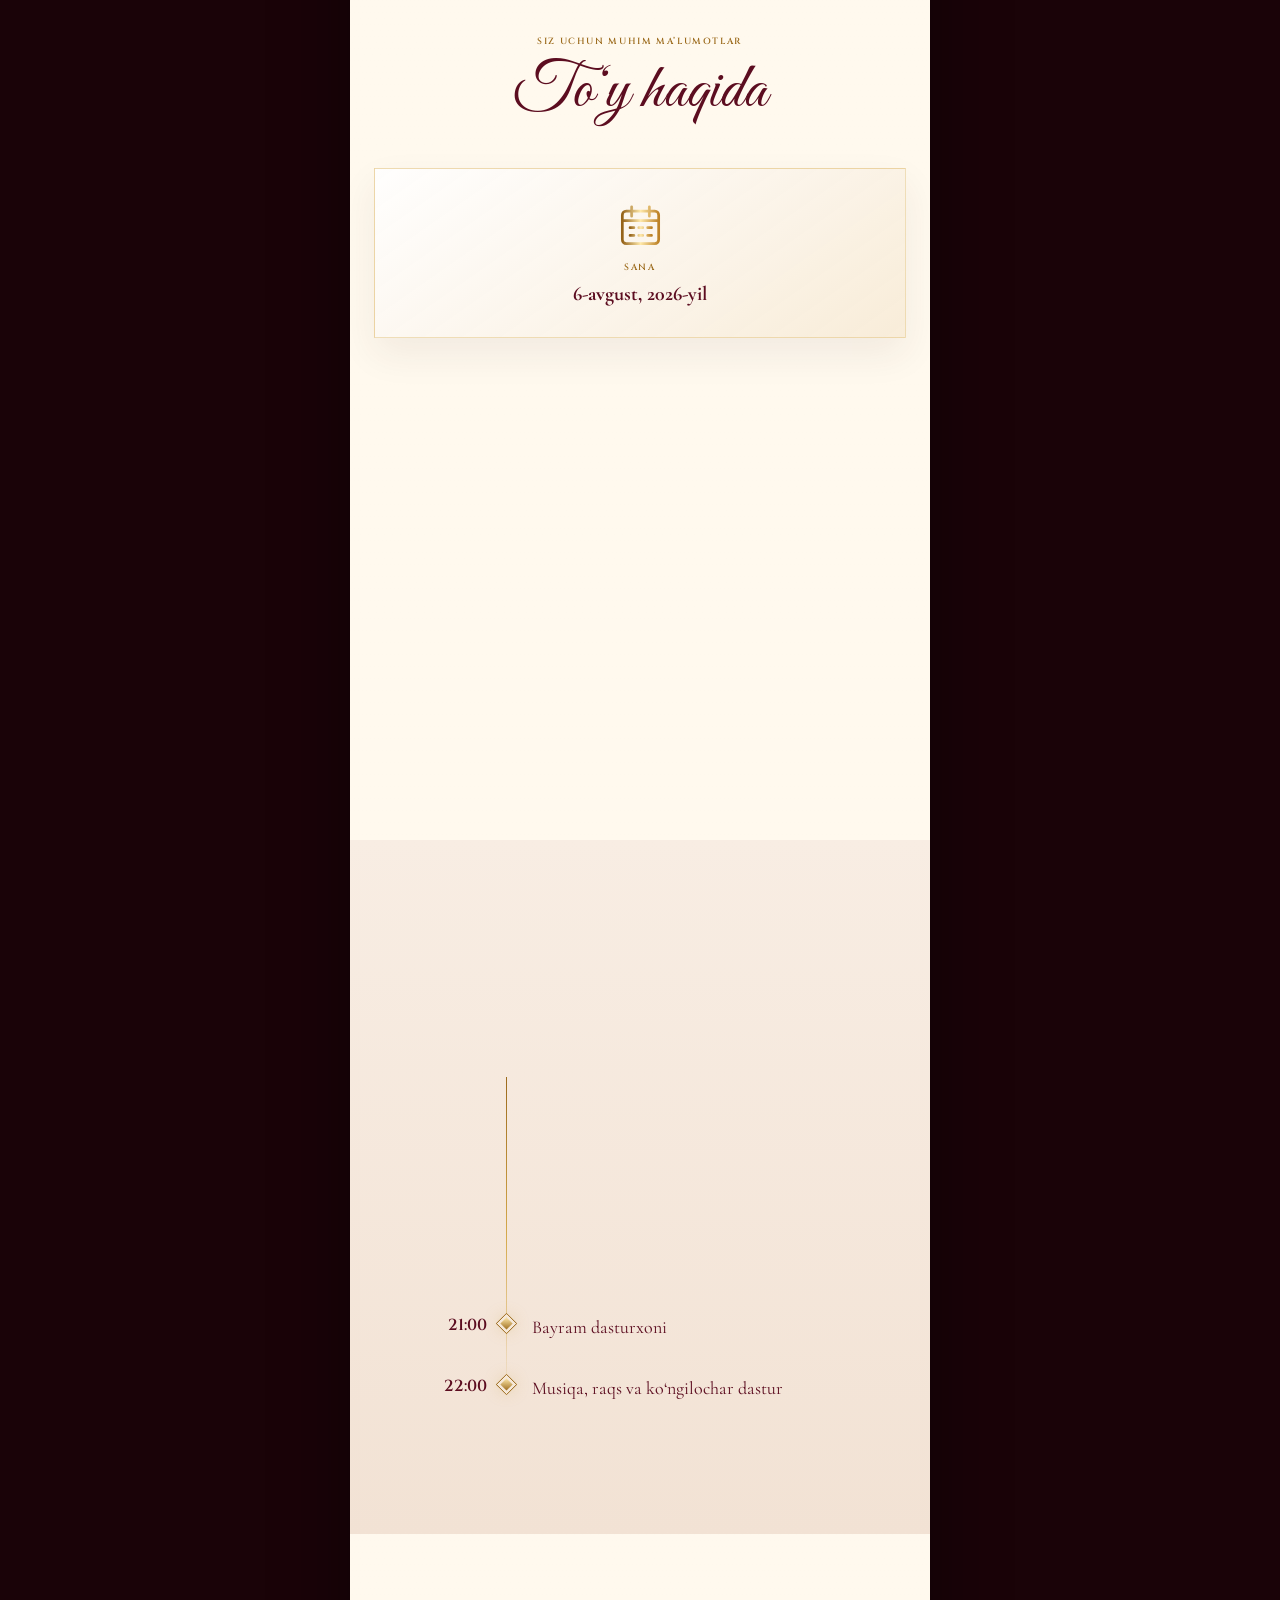
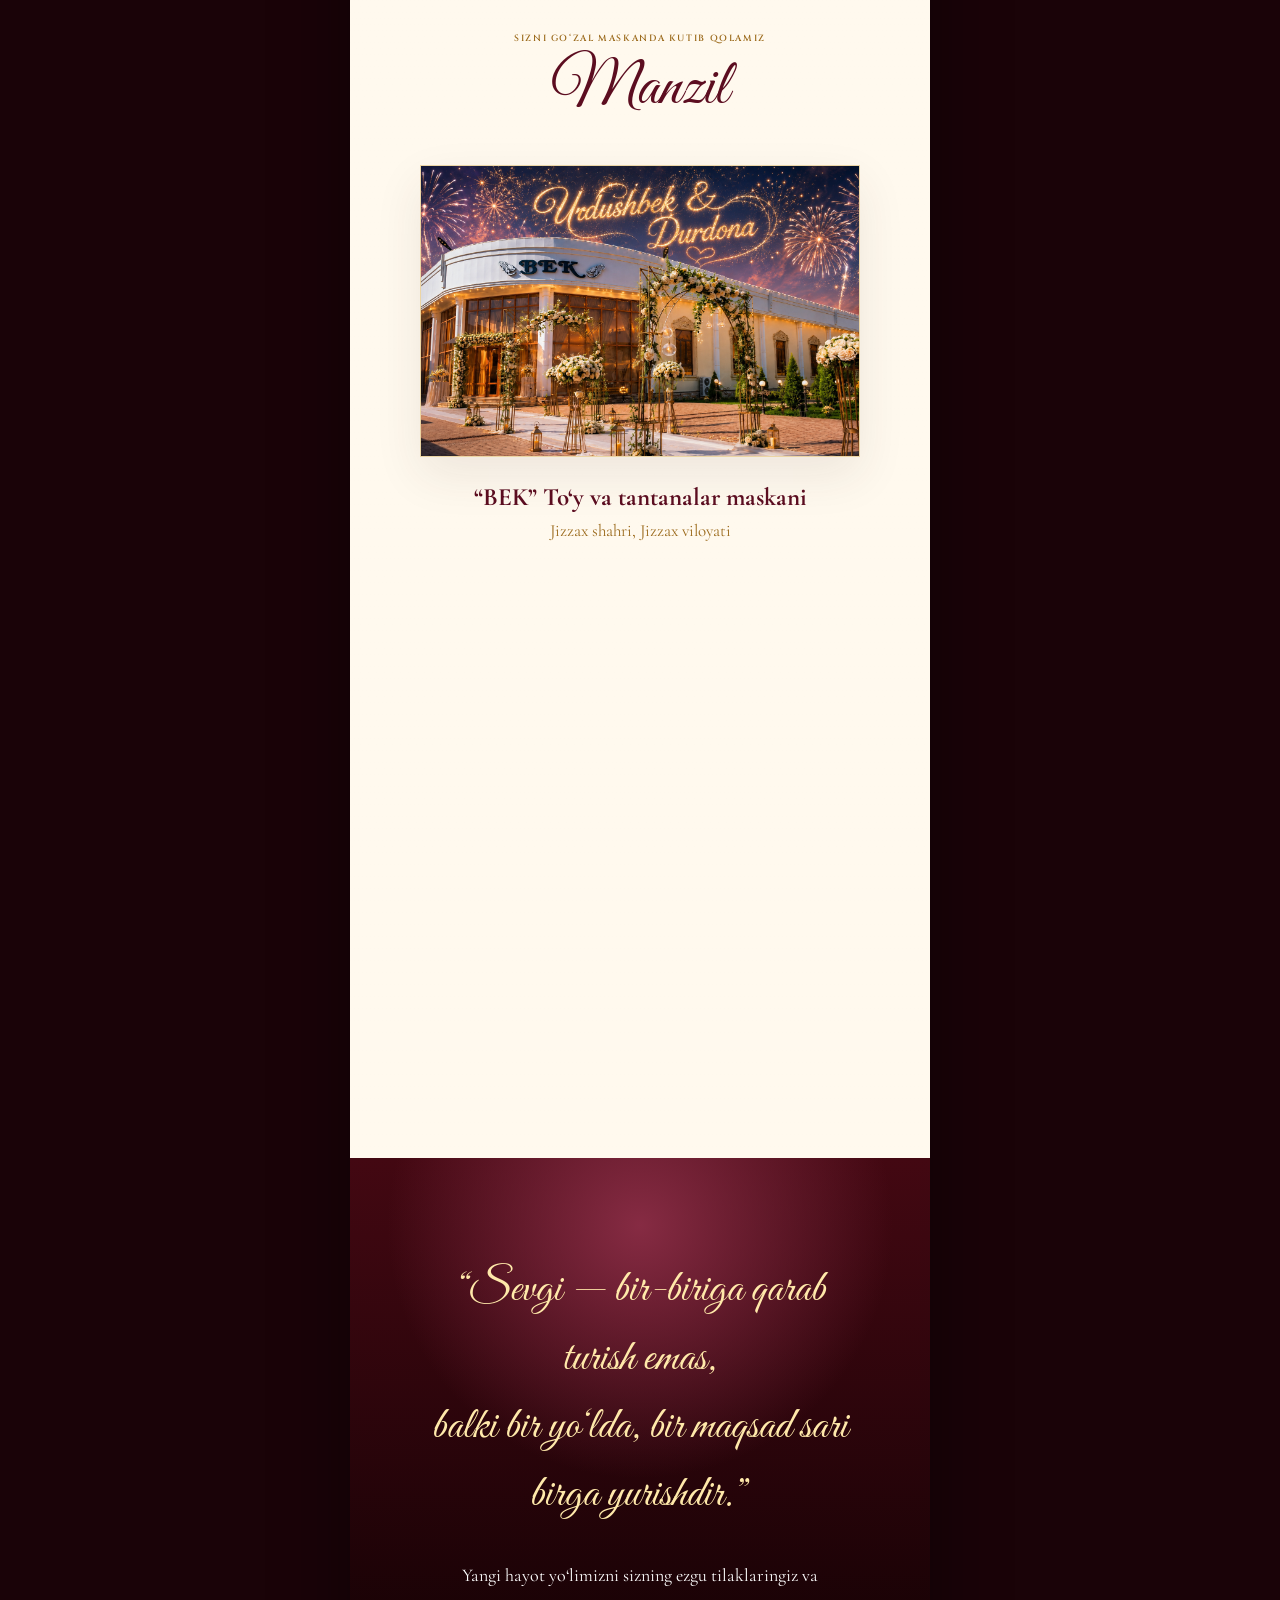
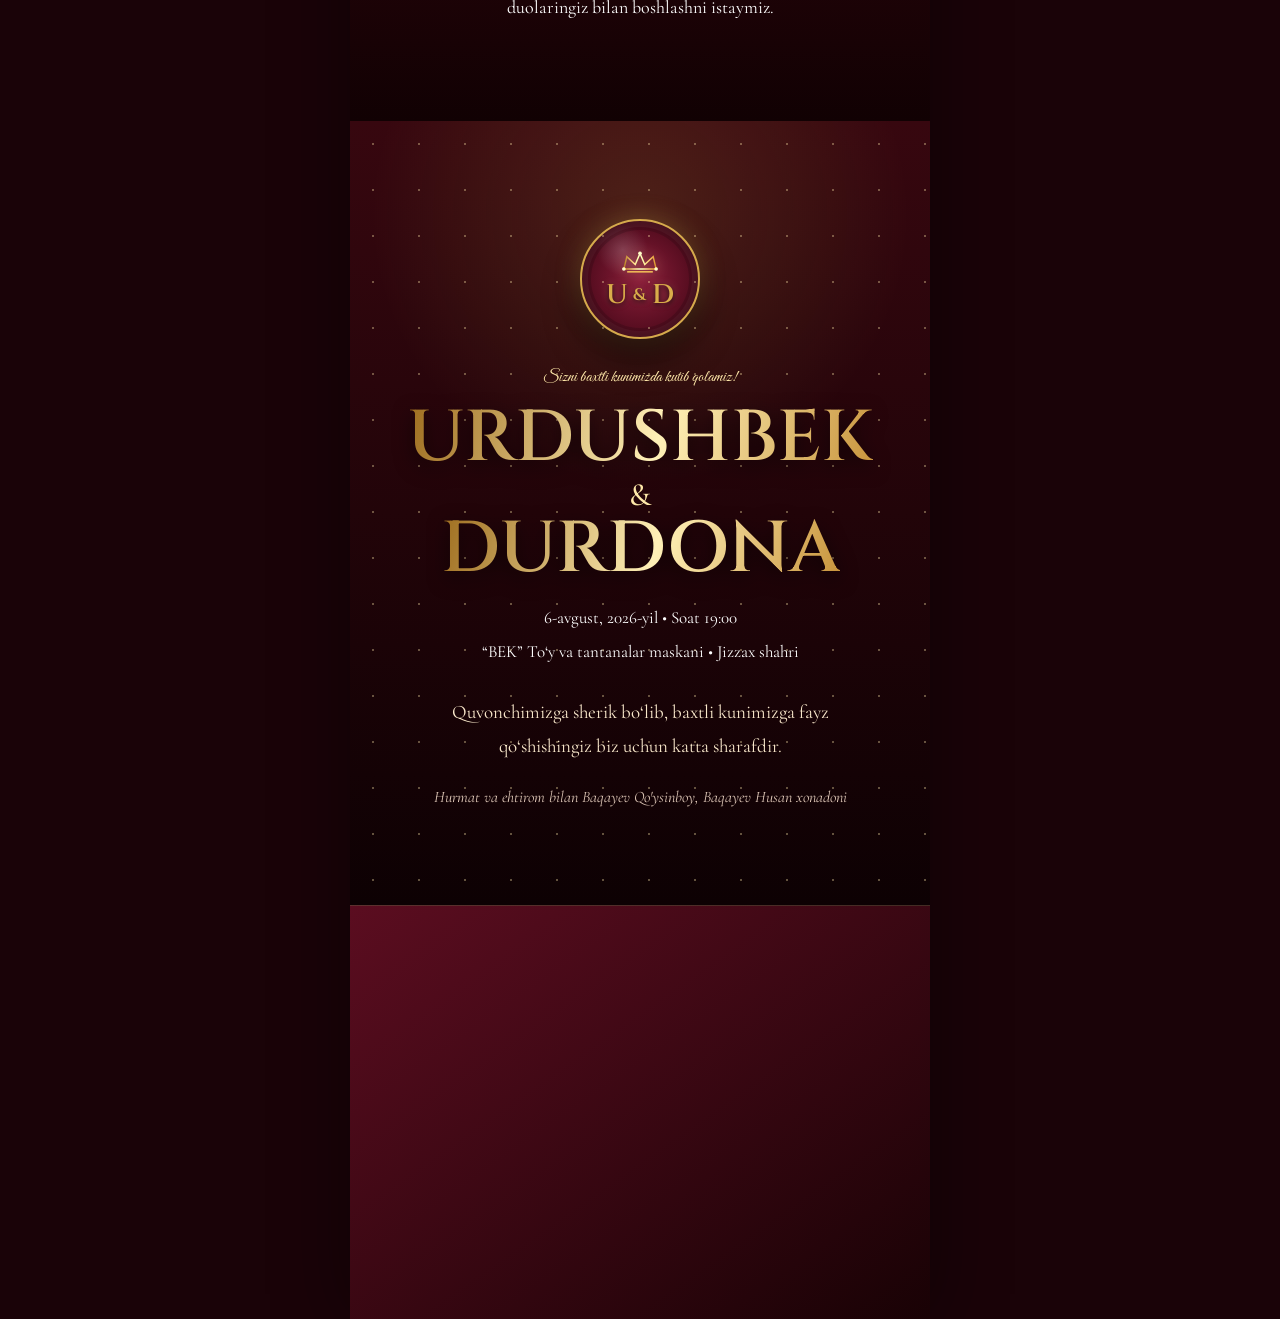
==== commit dffe0560: "index.html 업데이트" ====
--- a/index.html
+++ b/index.html
@@ -8,7 +8,7 @@
   <meta name="color-scheme" content="dark">
   <meta name="description" content="Urdushbek va Durdonaning nikoh to‘yiga elektron taklifnoma.">
   <meta property="og:title" content="Urdushbek & Durdona — Nikoh to‘yiga taklifnoma">
-  <meta property="og:description" content="6-avgust, 2026-yil • Soat 18:00 • “BEK” To‘y va tantanalar maskani">
+  <meta property="og:description" content="6-avgust, 2026-yil • Soat 19:00 • “BEK” To‘y va tantanalar maskani">
   <meta property="og:type" content="website">
   <meta property="og:image" content="assets/images/share-cover.svg">
   <title>Urdushbek & Durdona — Urdushbek Company</title>
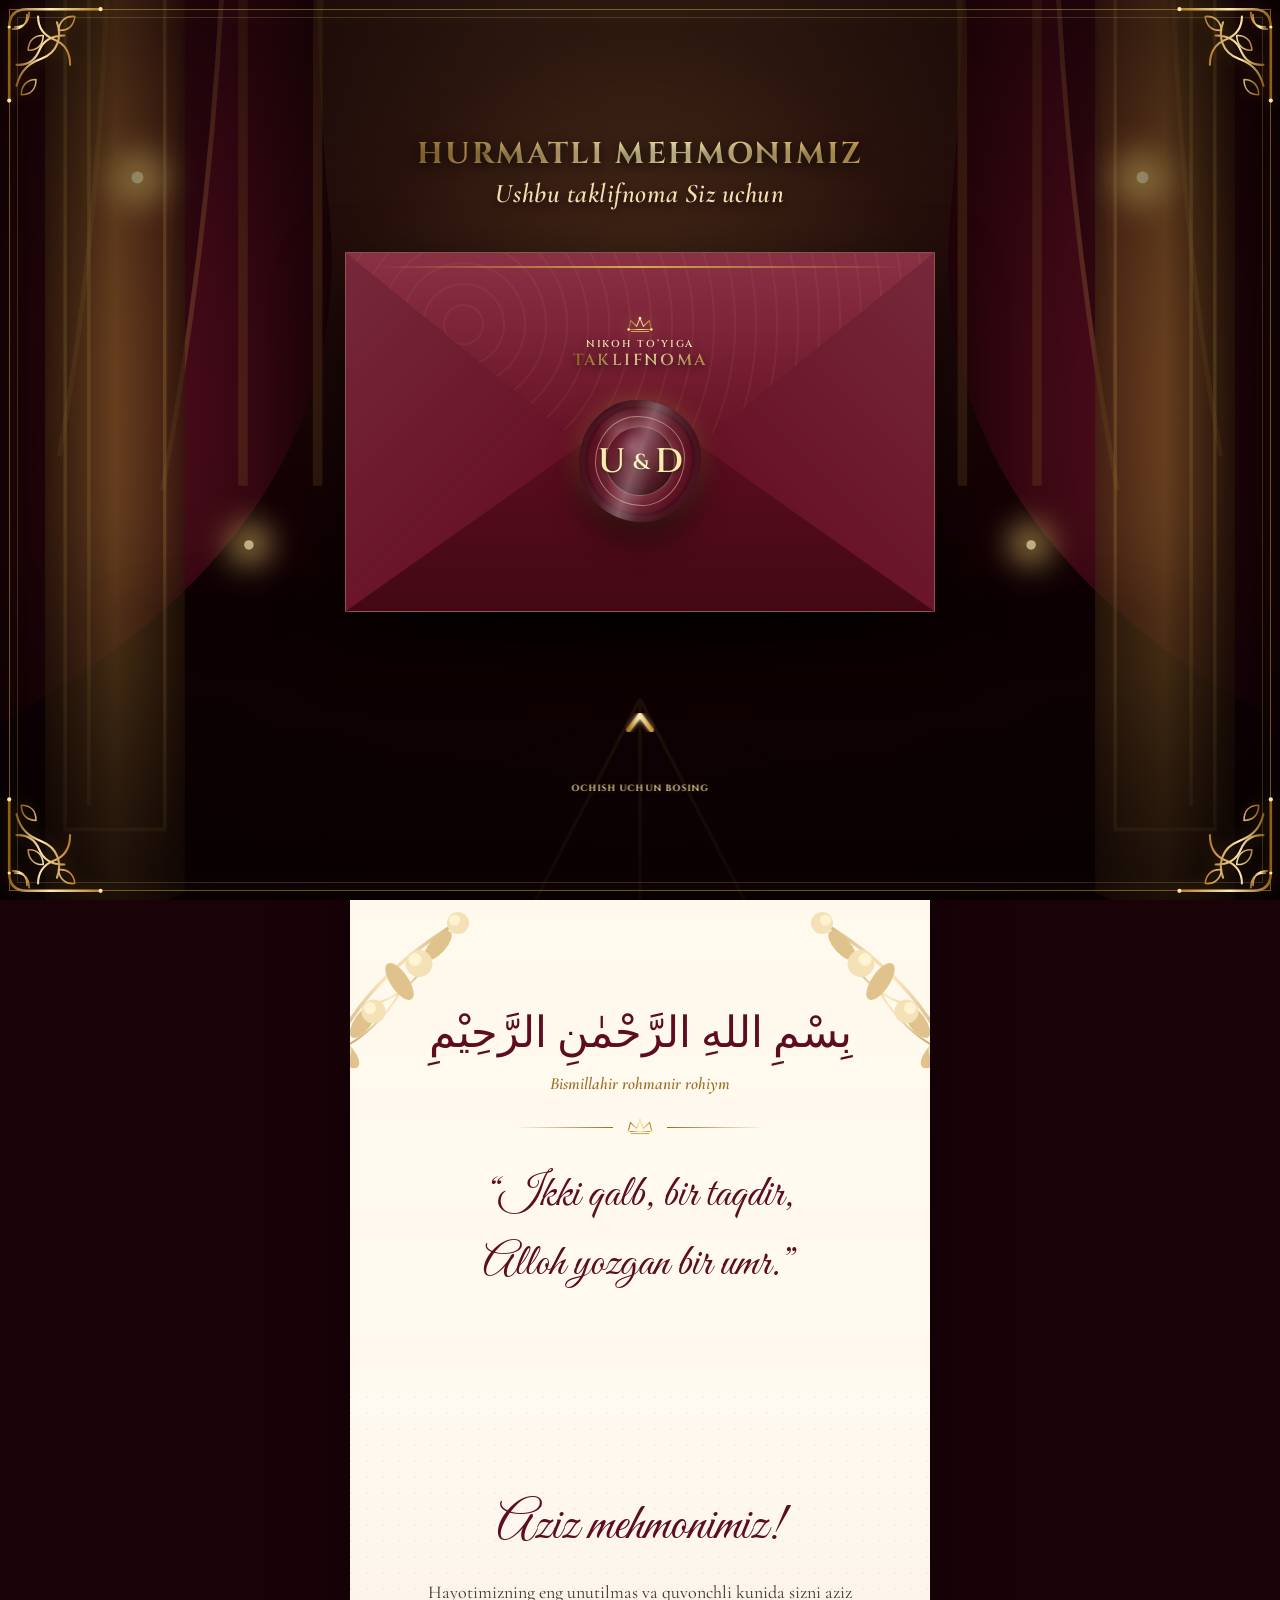
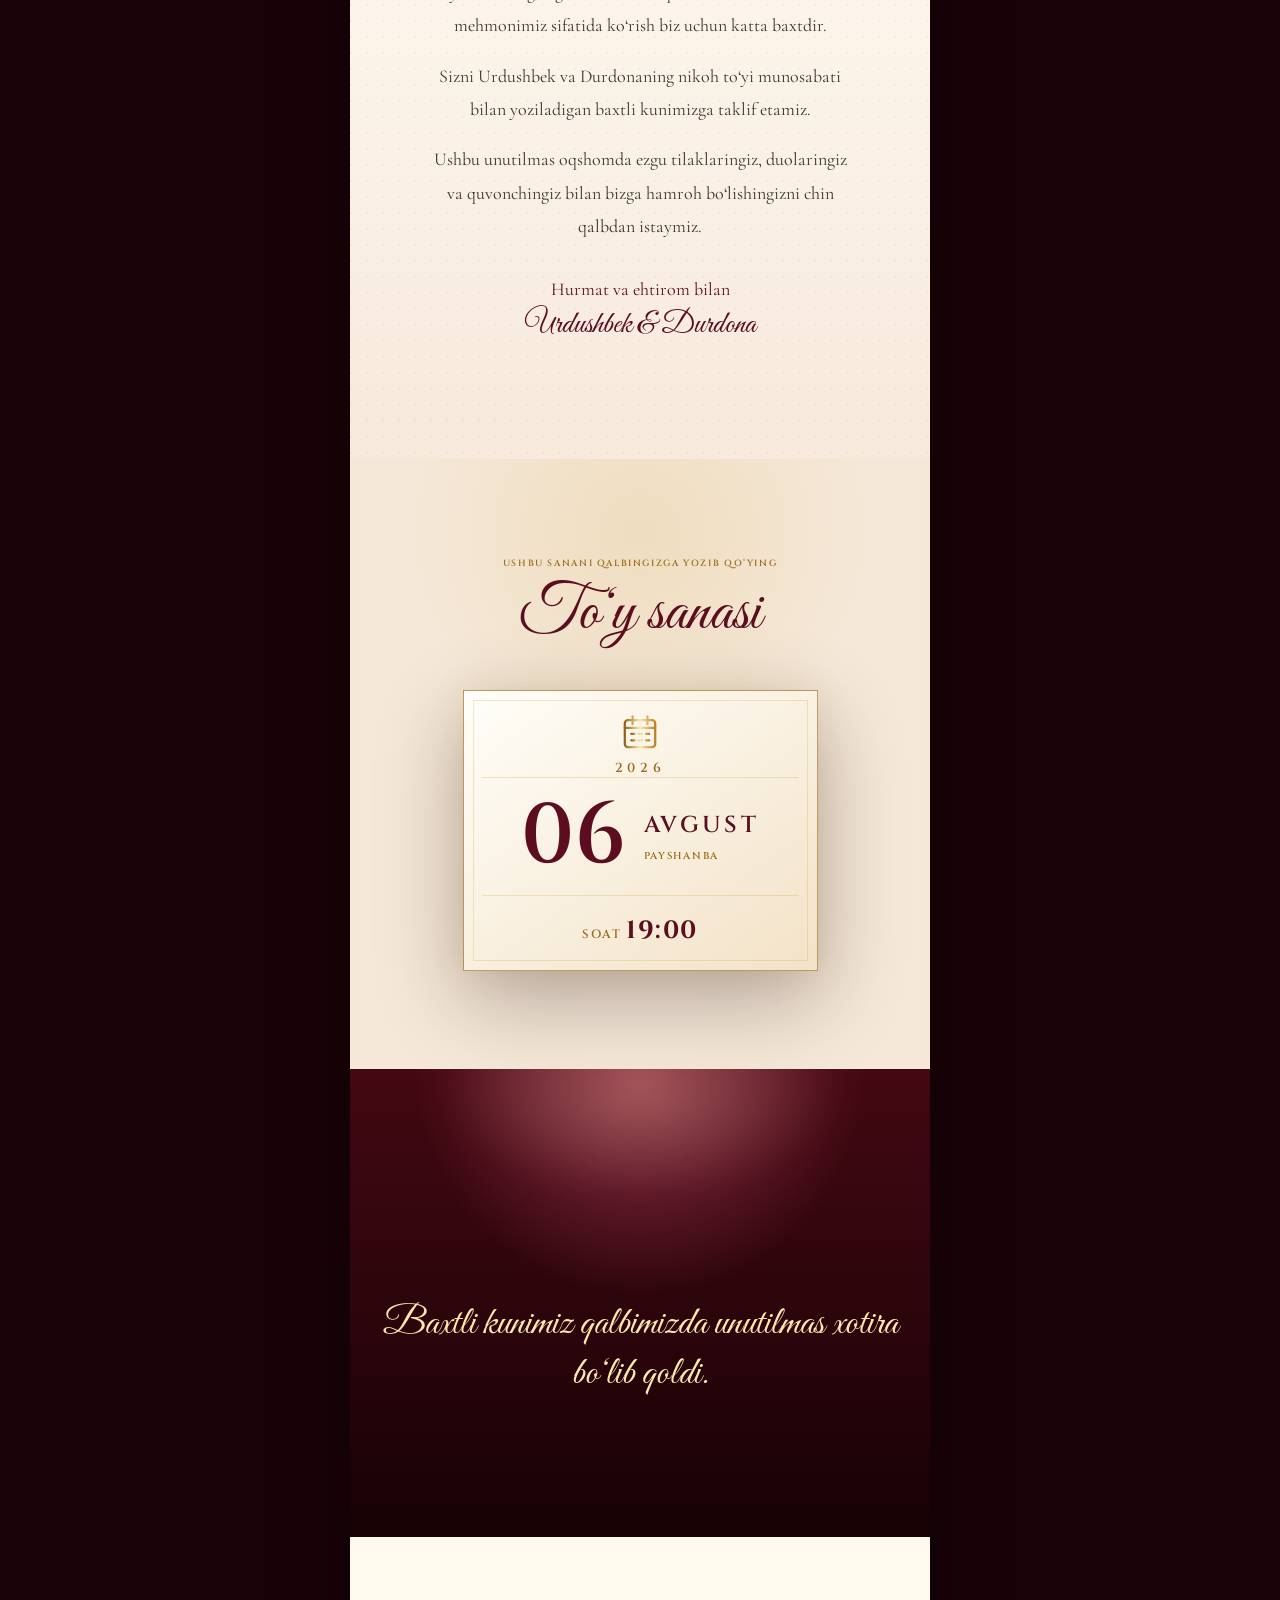
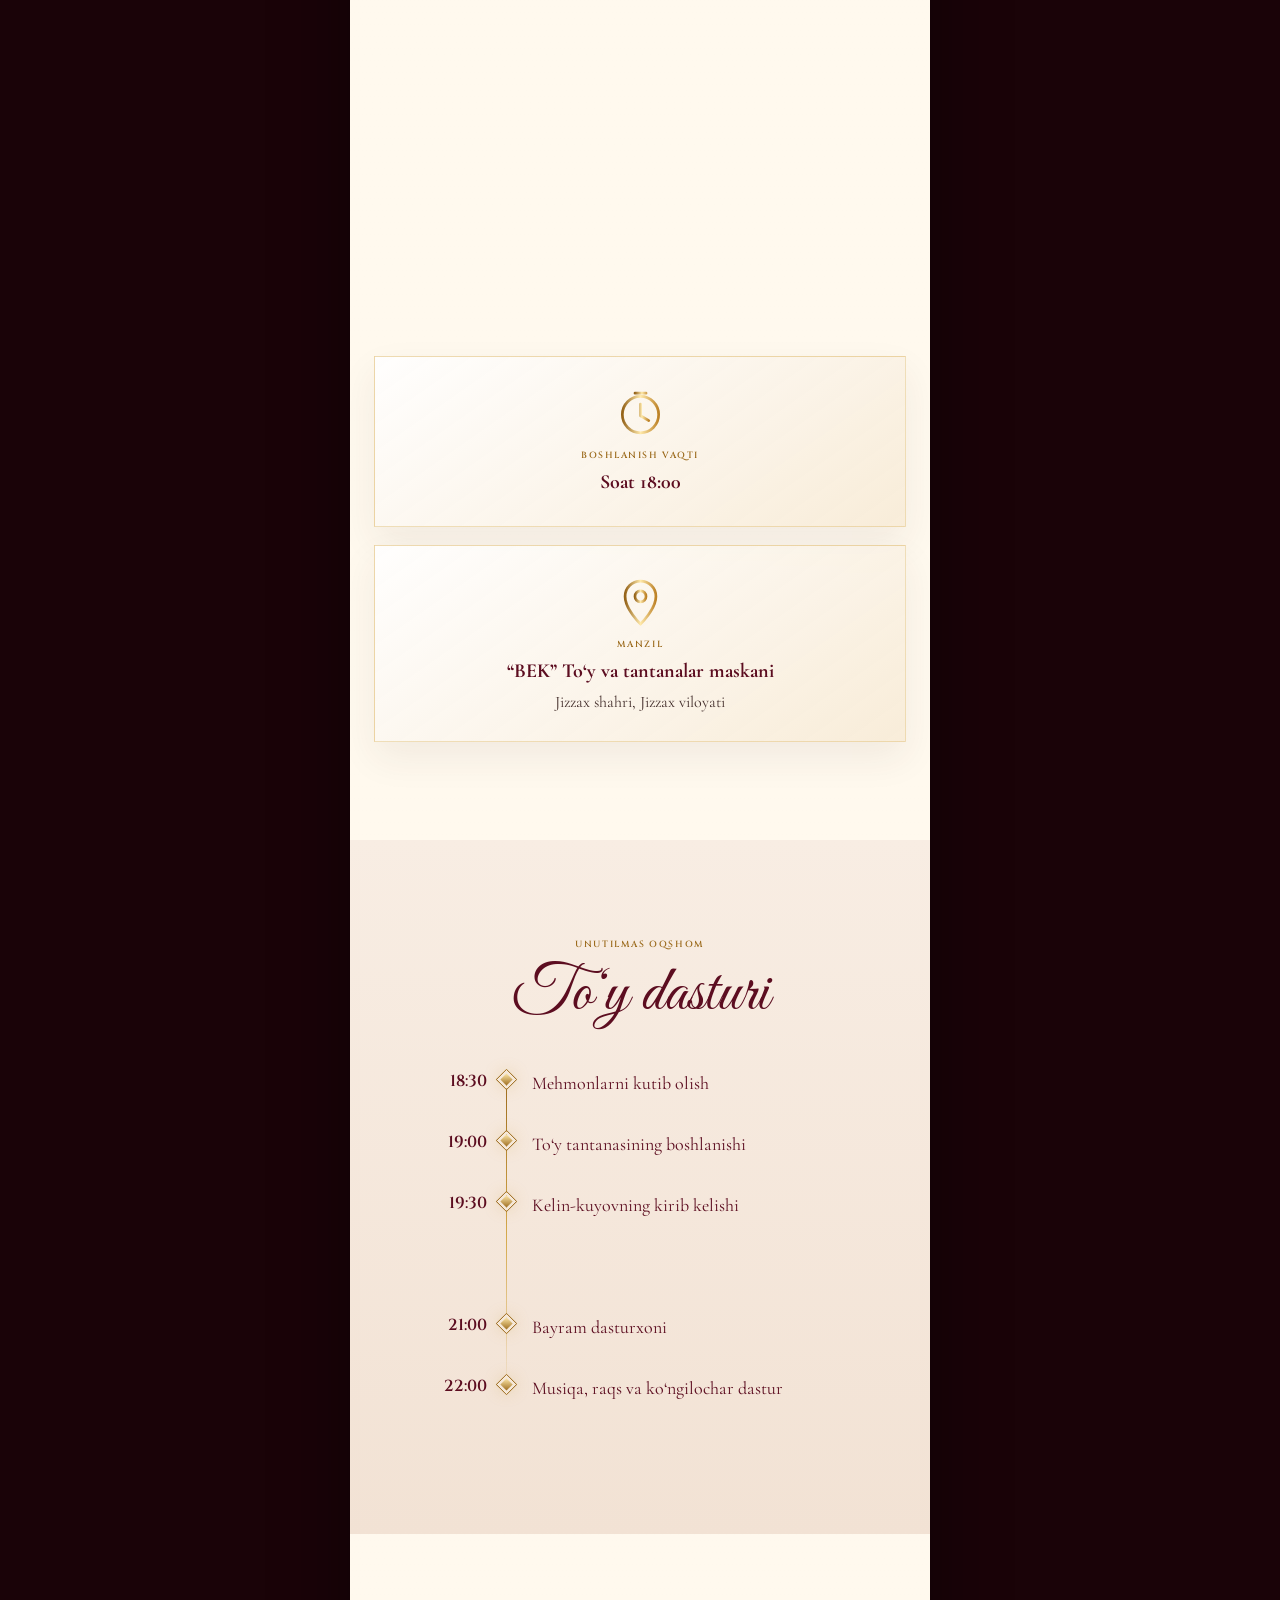
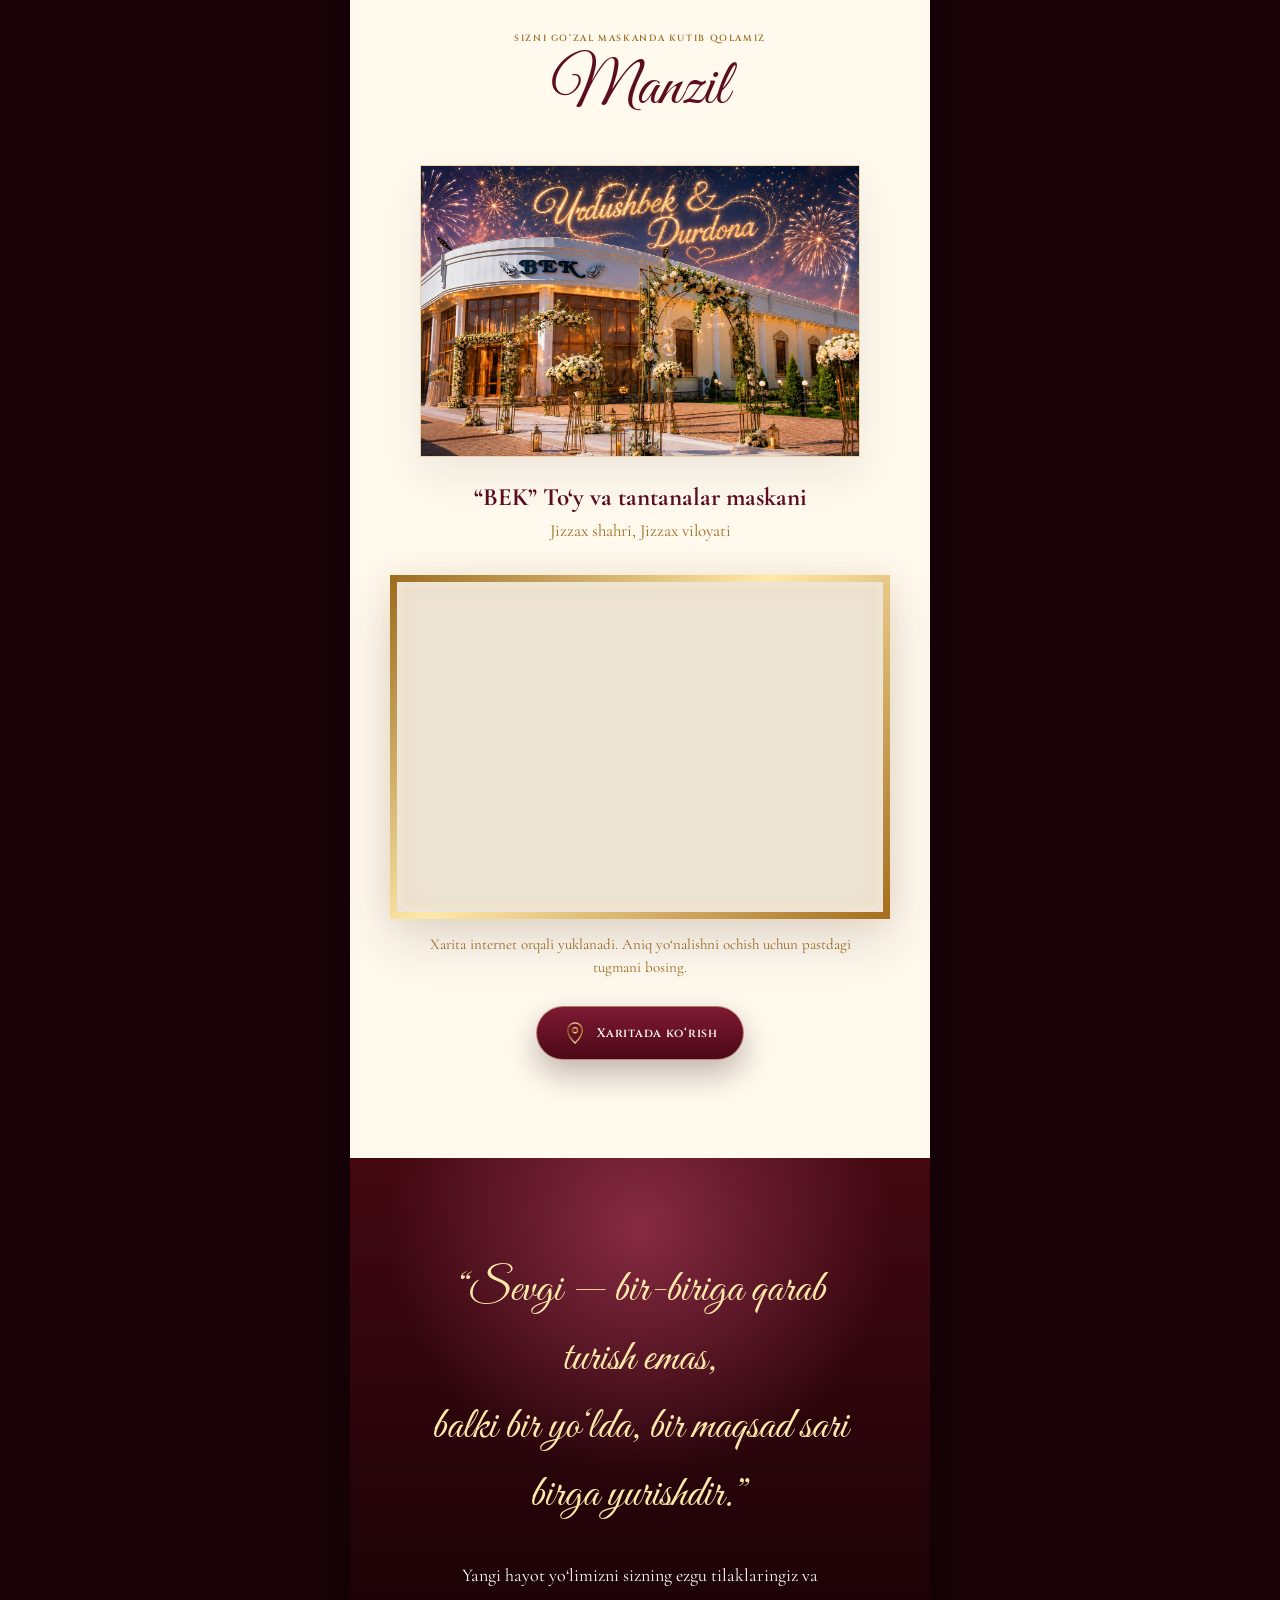
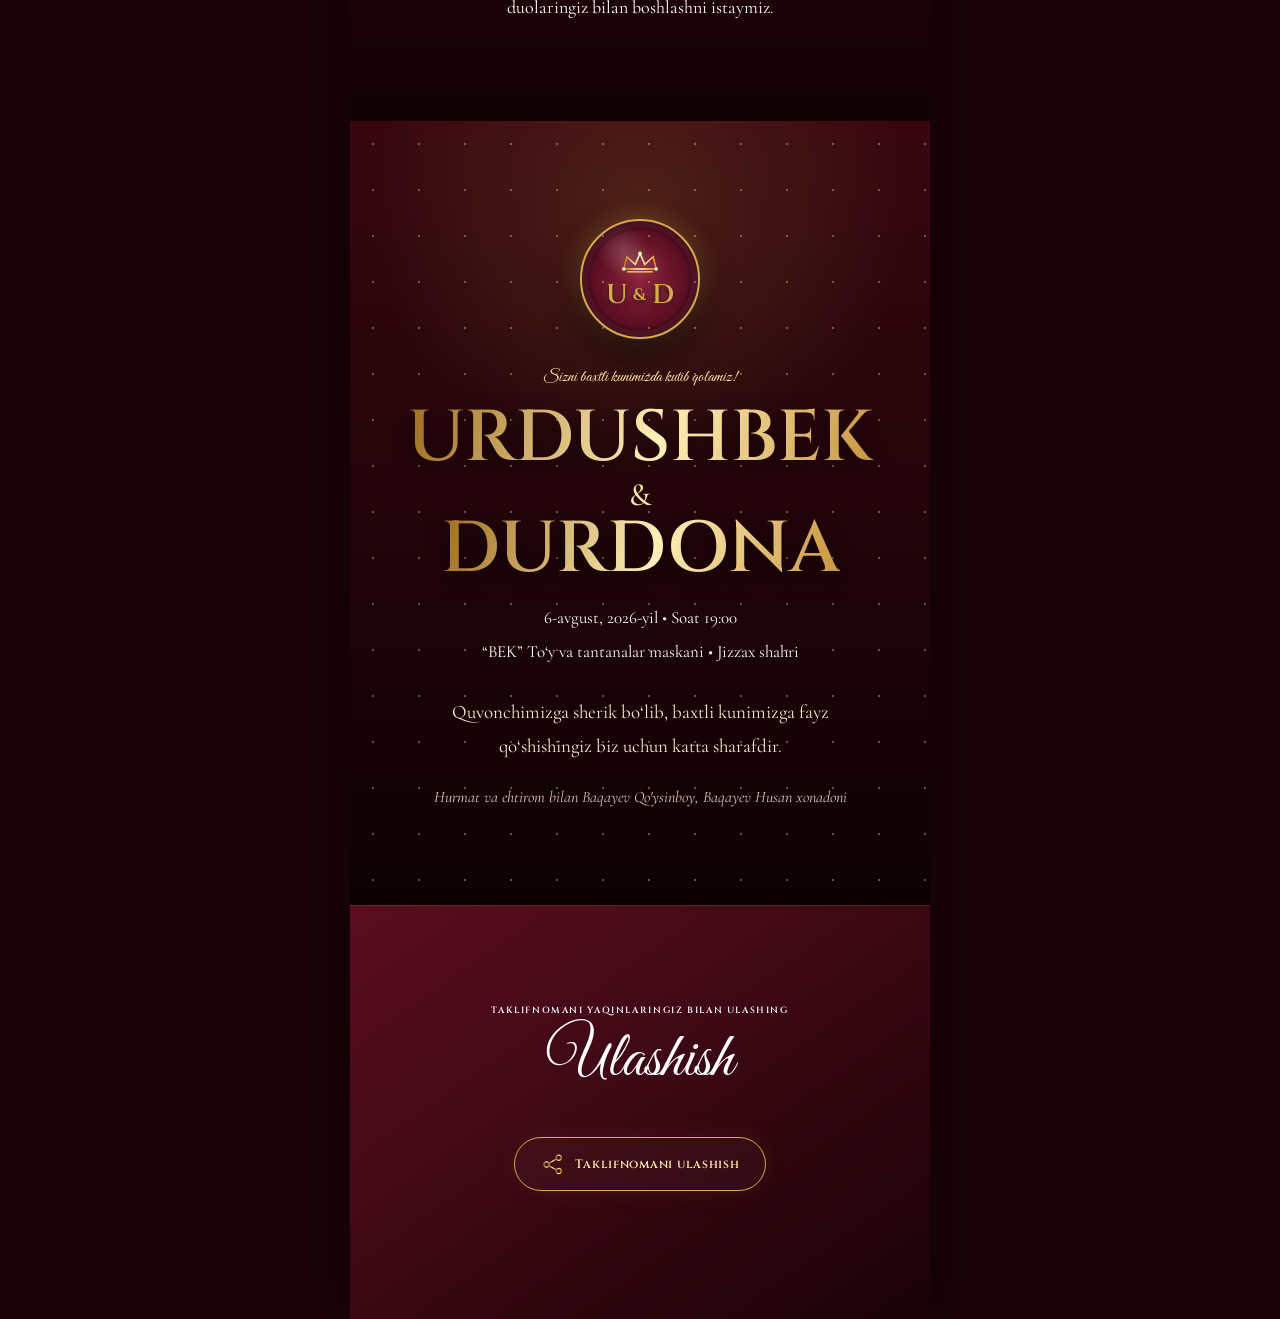
==== commit 319ac01d: "index.html 업데이트" ====
--- a/index.html
+++ b/index.html
@@ -145,7 +145,7 @@
           <span>Durdona</span>
         </h2>
         <div class="hero-meta">
-          <span>06.08.2026</span><i></i><span>18:00</span>
+          <span>06.08.2026</span><i></i><span>19:00</span>
         </div>
       </div>
 
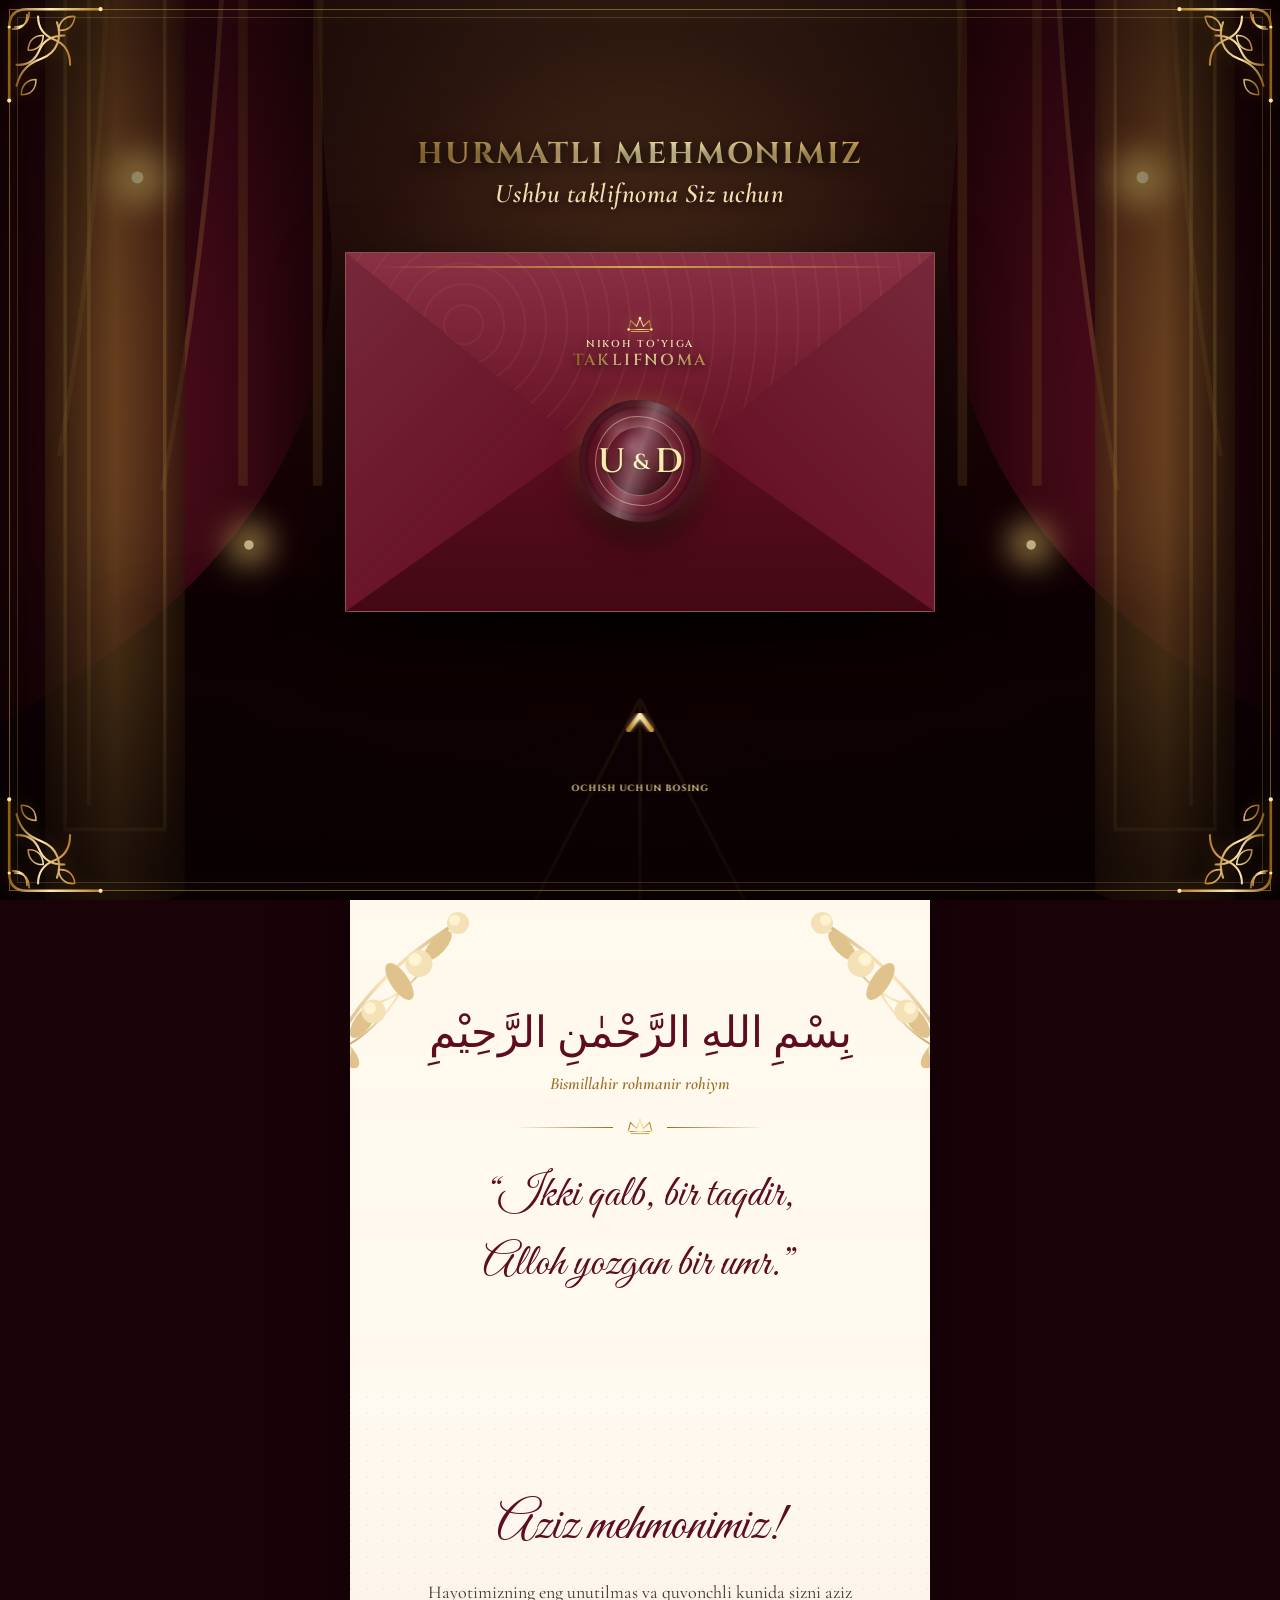
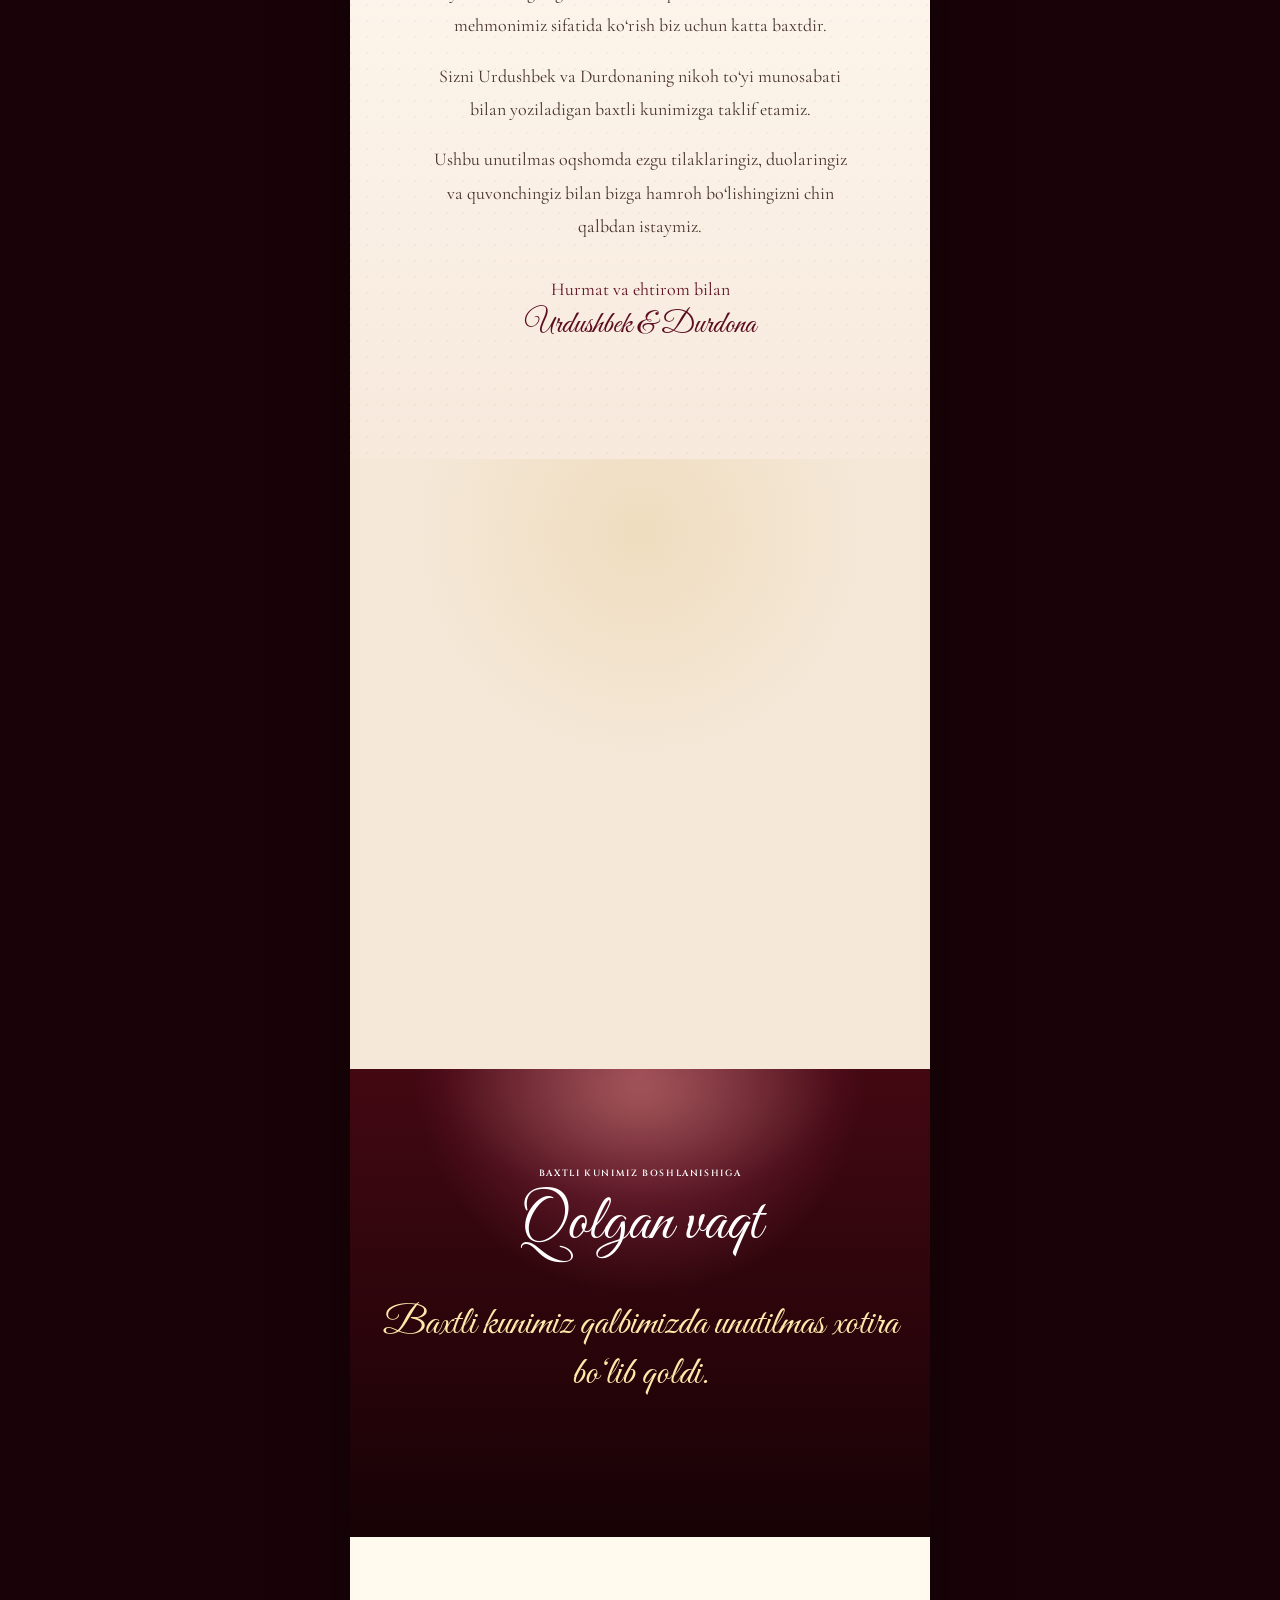
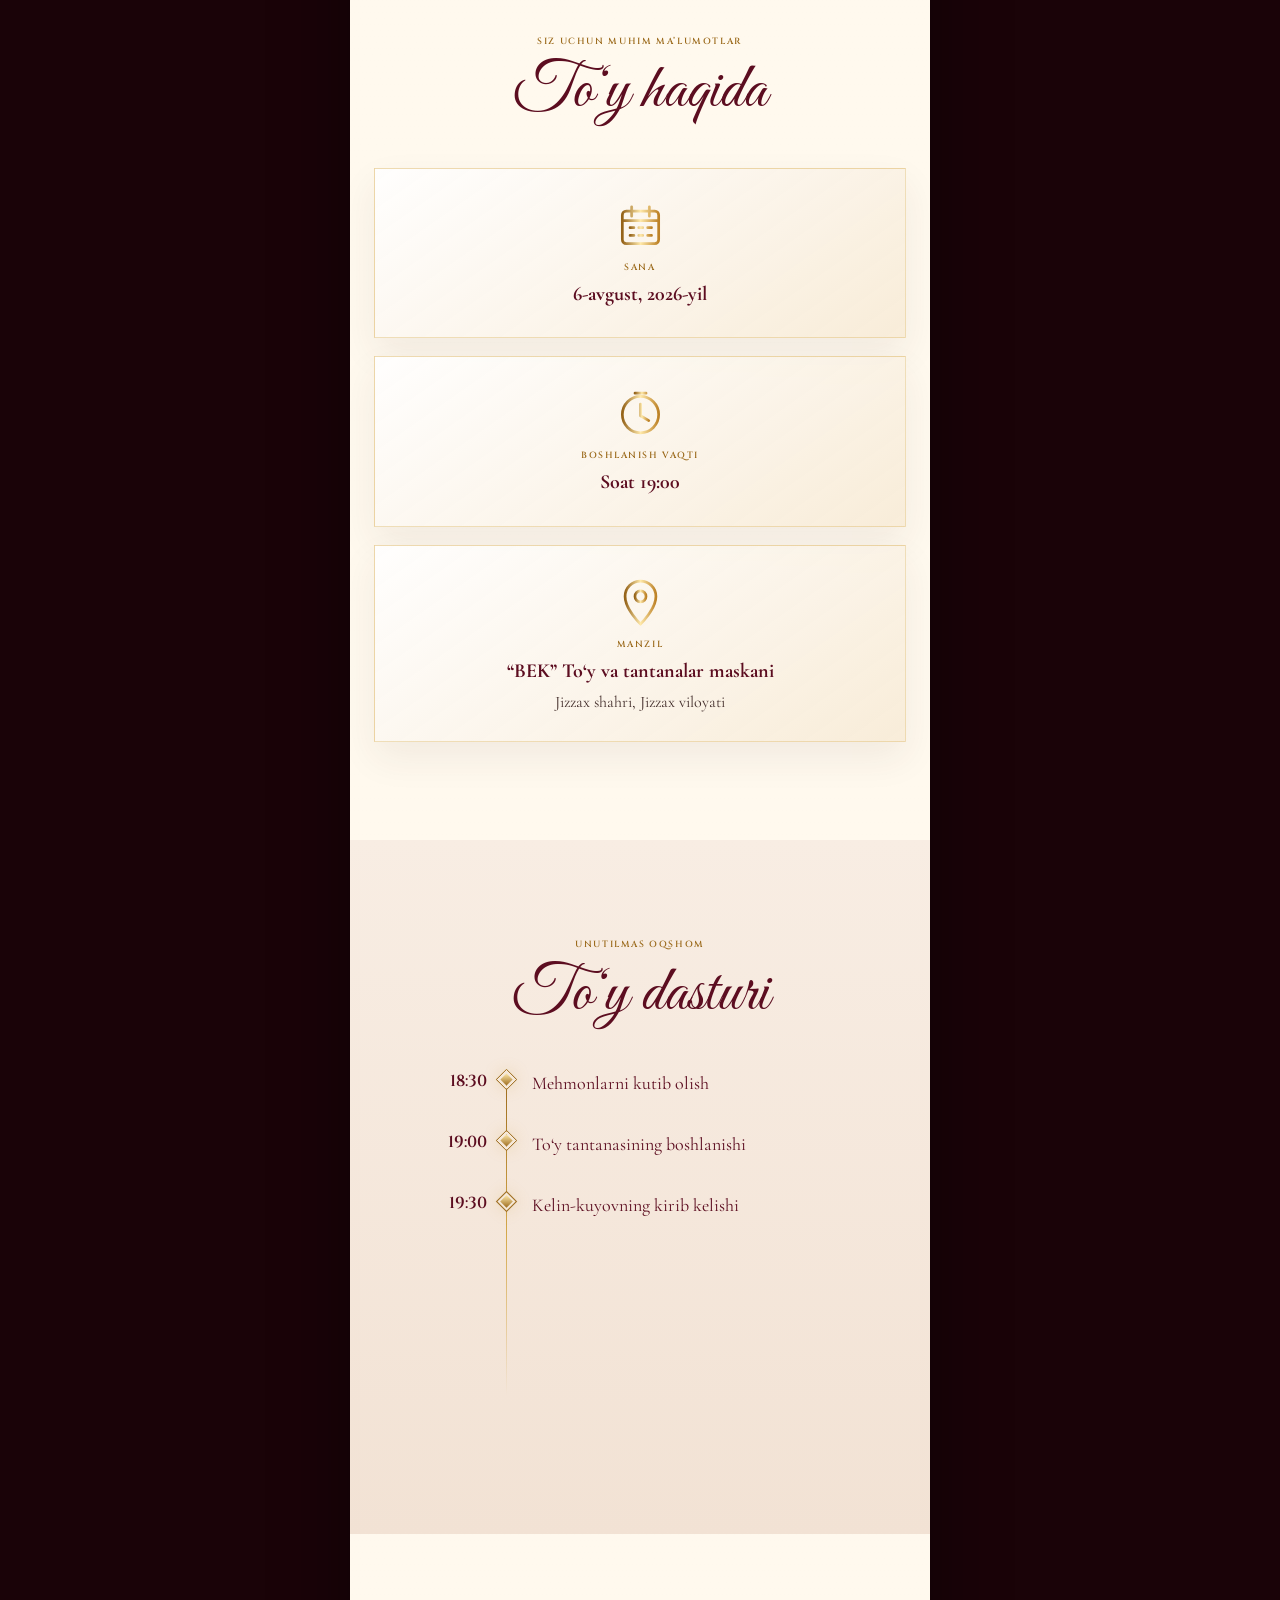
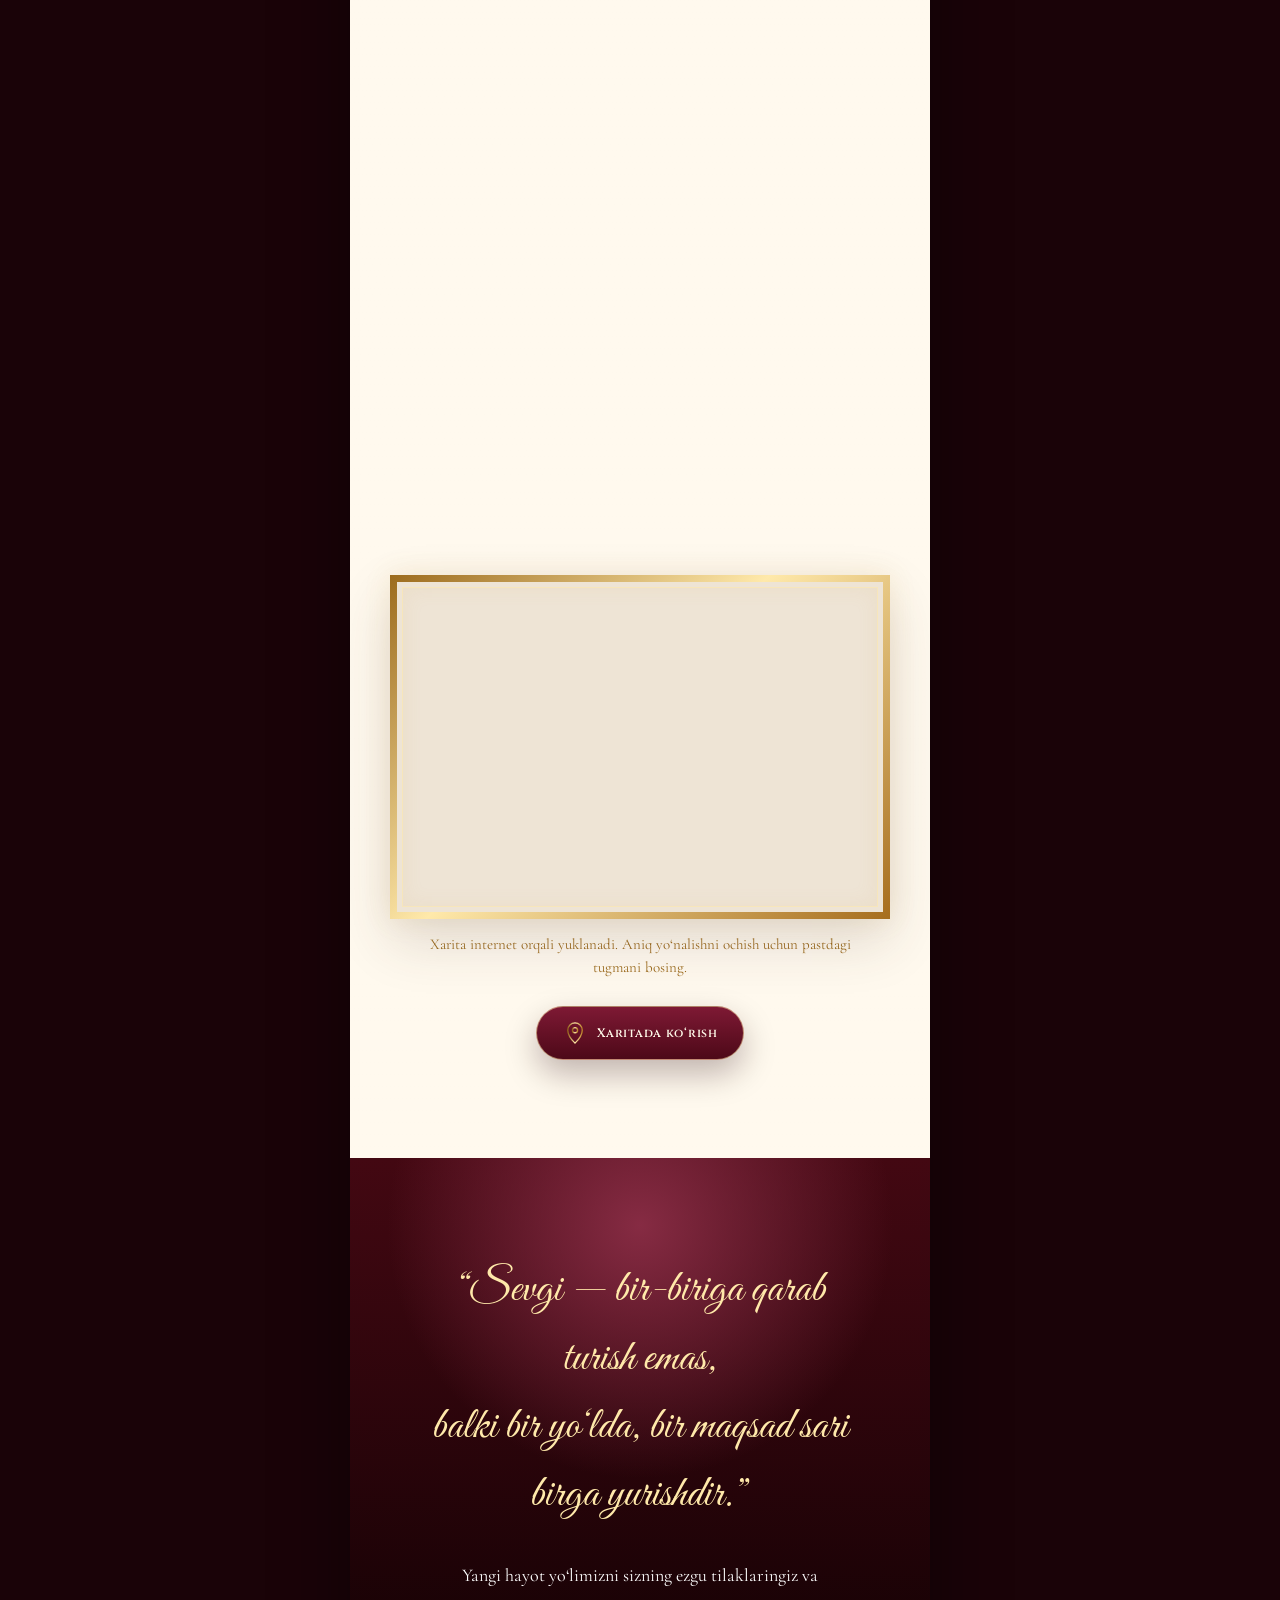
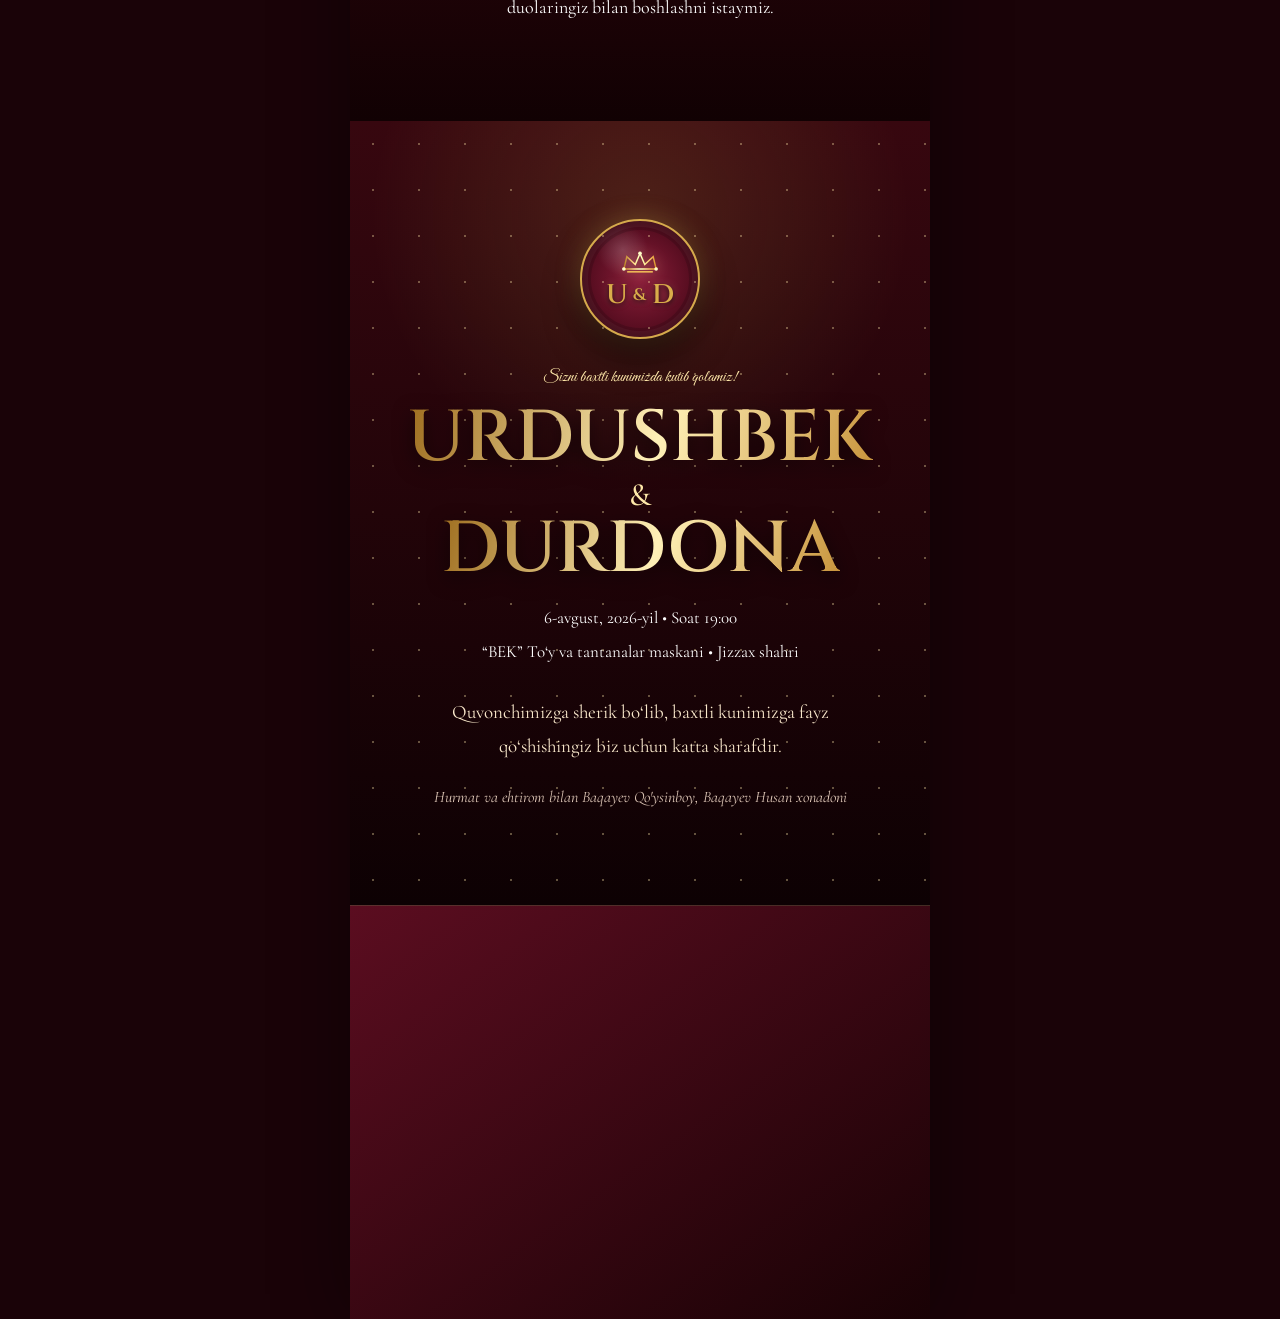
==== commit b5df8796: "index.html 업데이트" ====
--- a/index.html
+++ b/index.html
@@ -246,7 +246,7 @@
         <article data-reveal="right">
           <img src="assets/images/icon-clock.svg" alt="">
           <span>BOSHLANISH VAQTI</span>
-          <strong>Soat 18:00</strong>
+          <strong>Soat 19:00</strong>
         </article>
 
         <article data-reveal="left">
